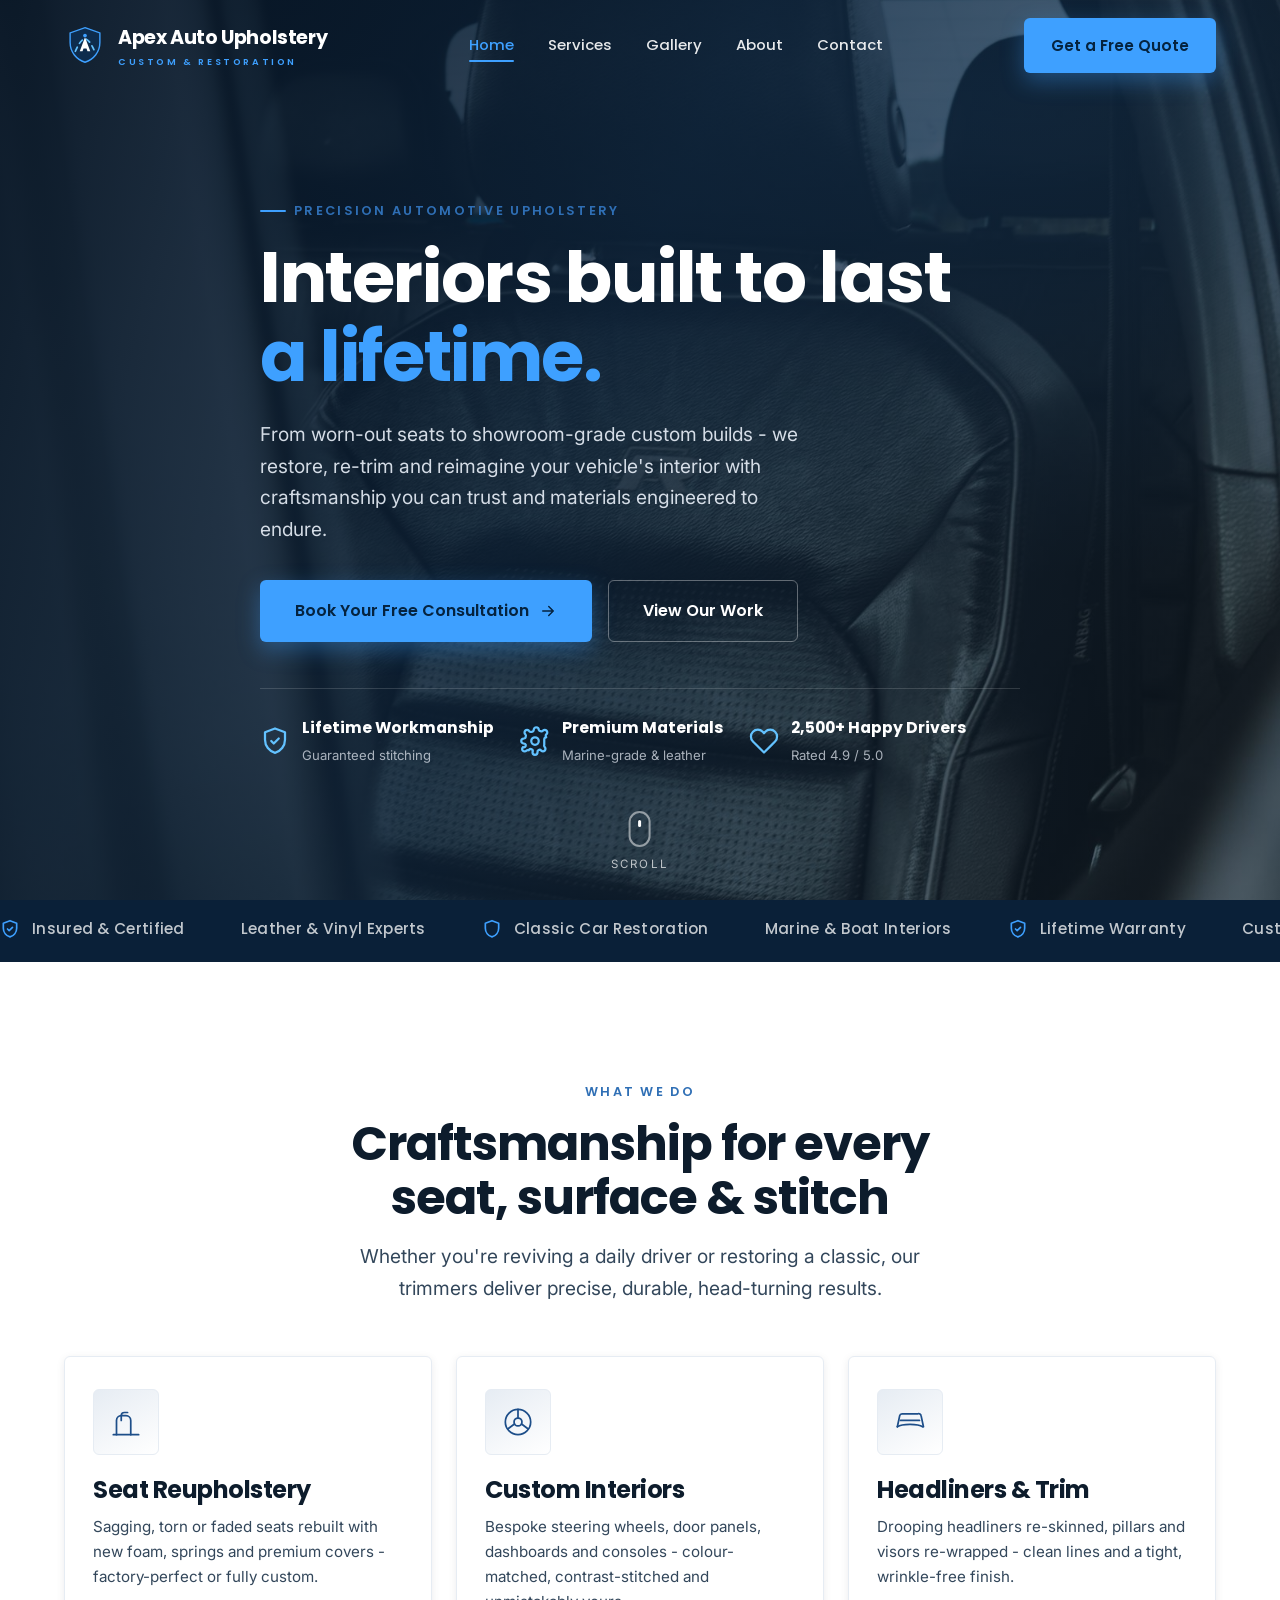
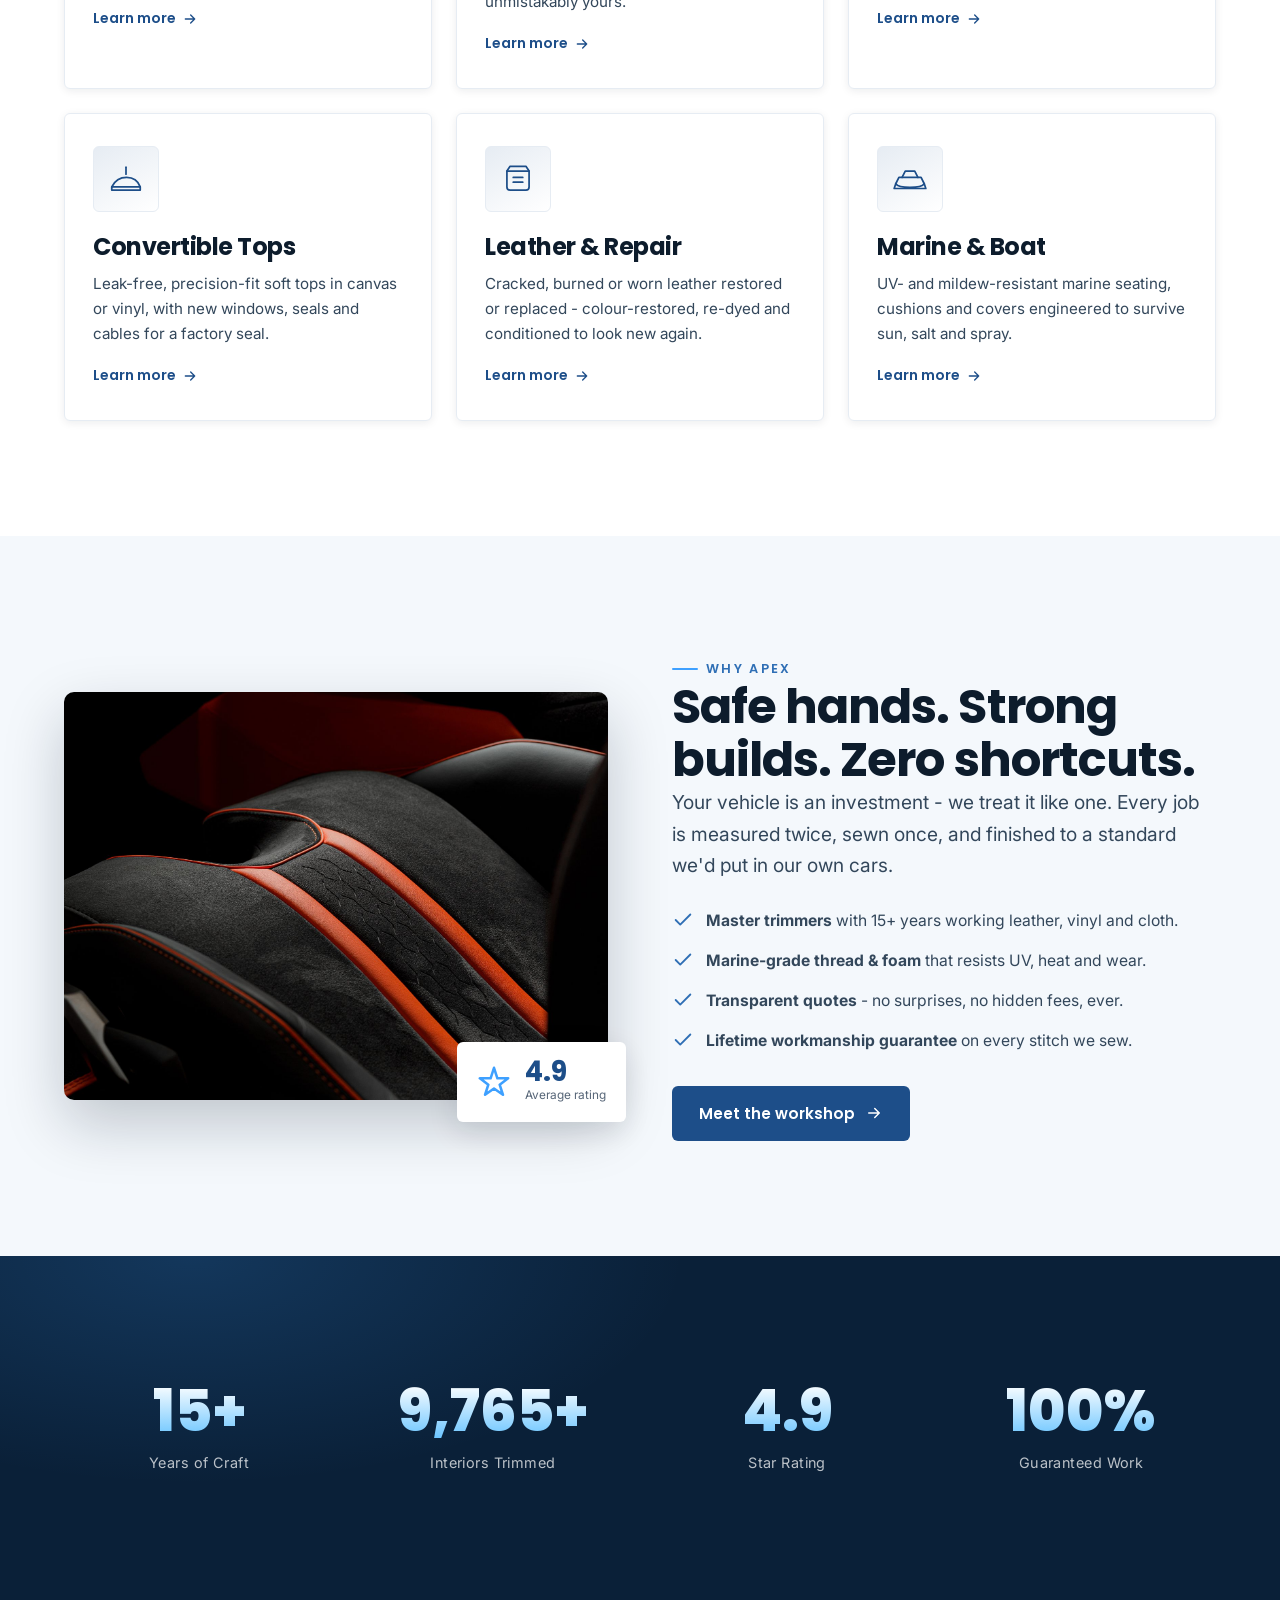
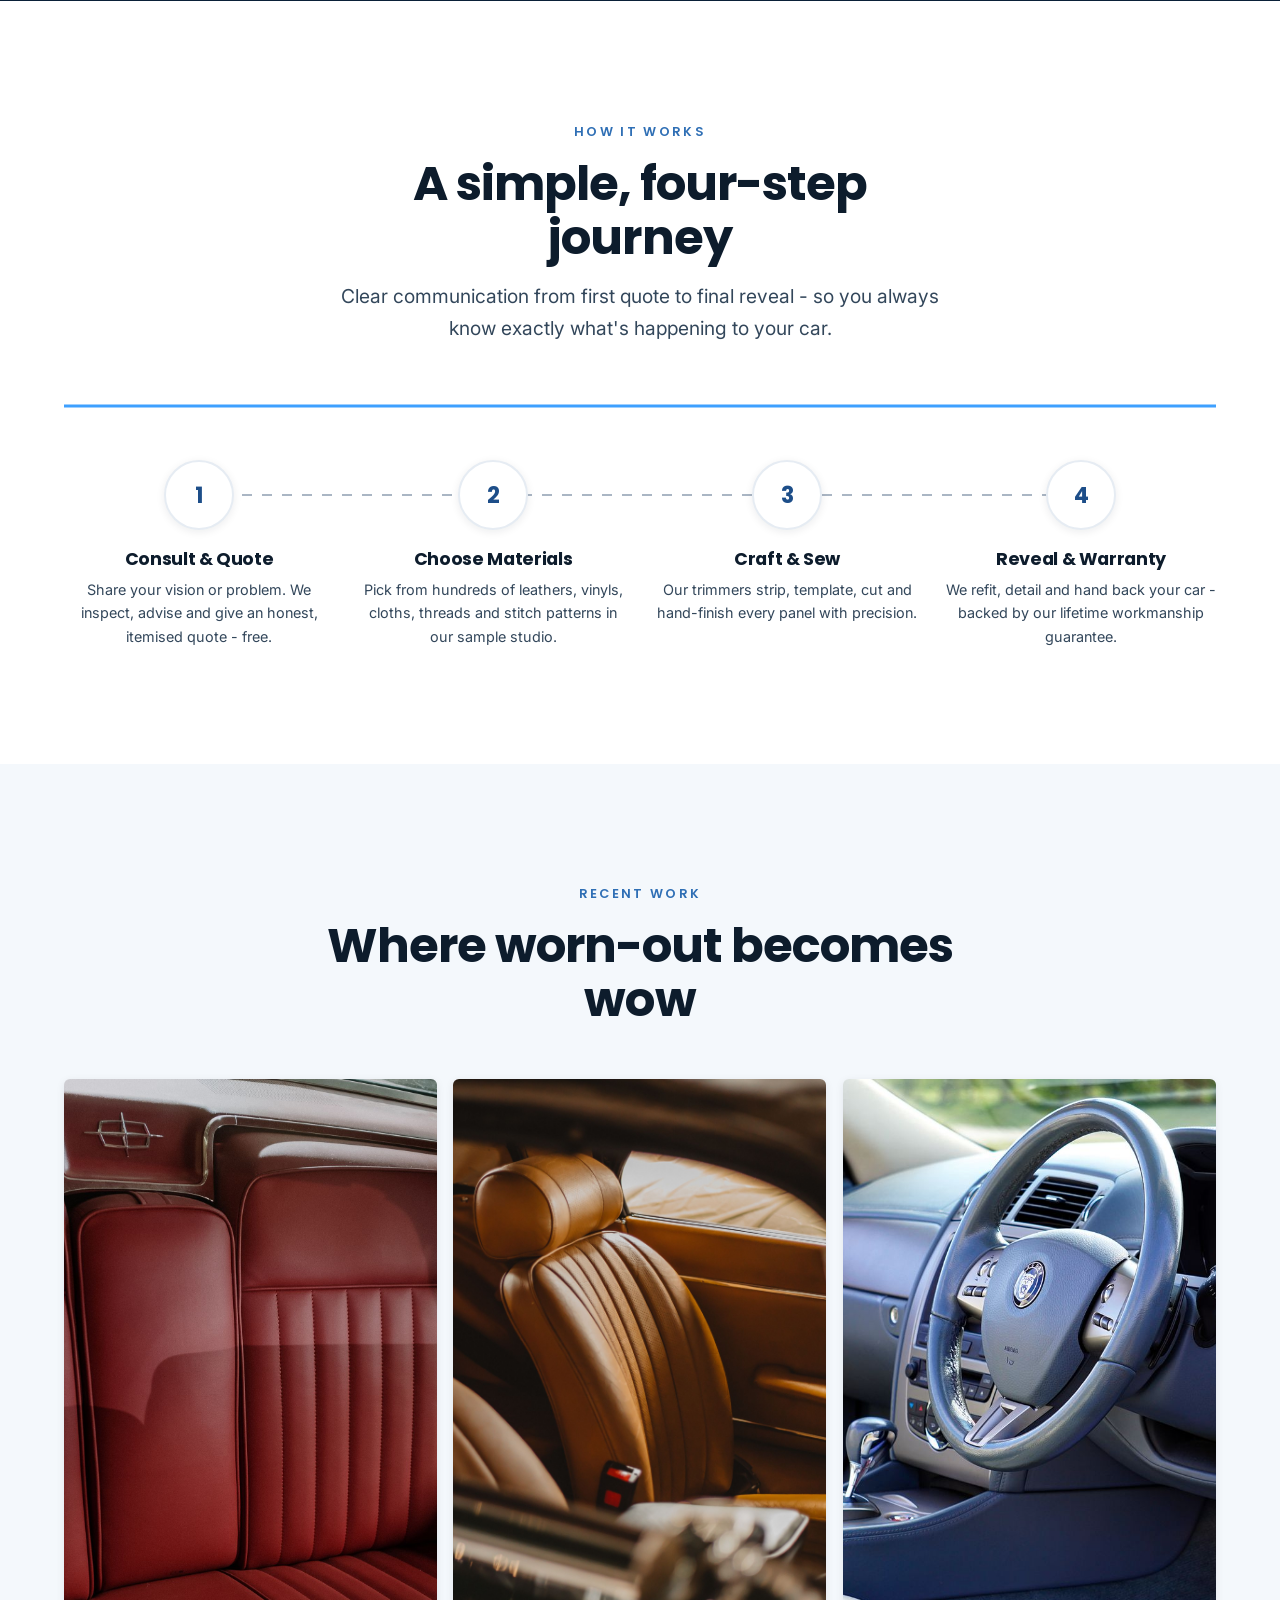
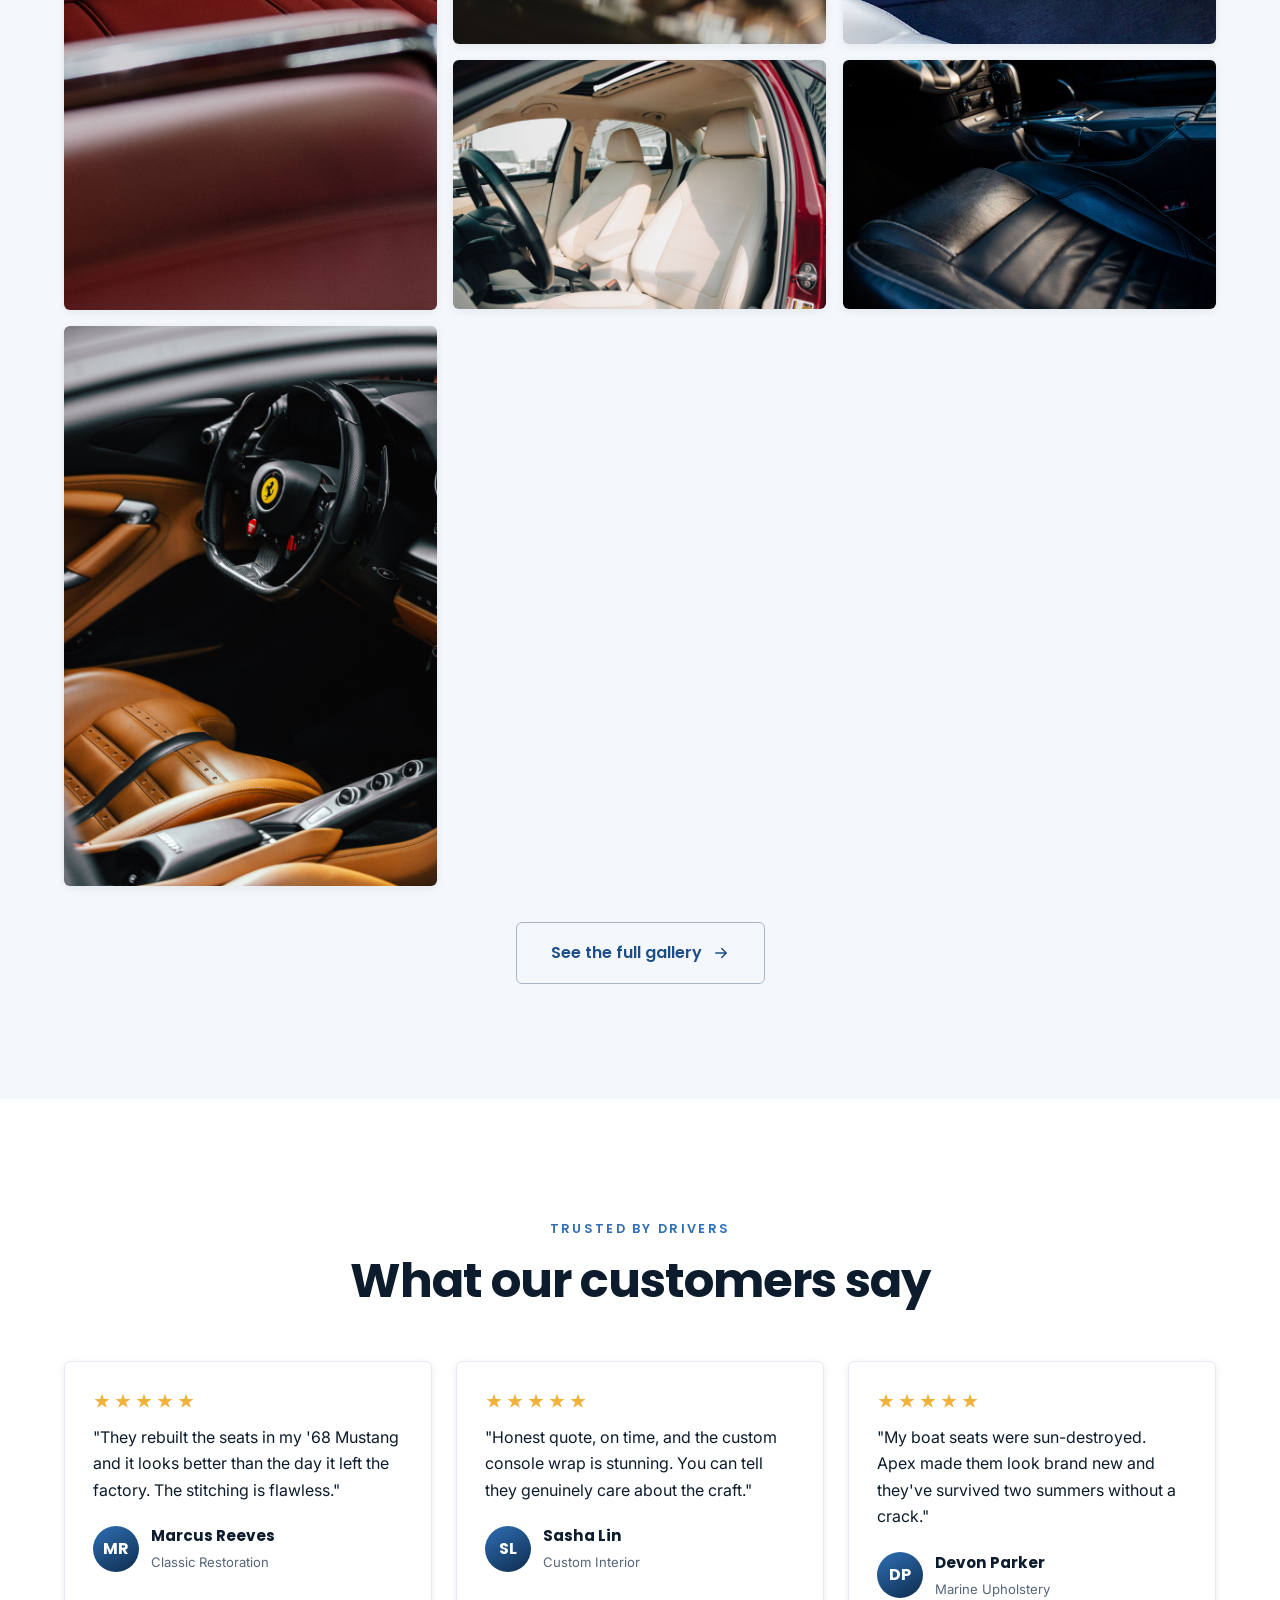
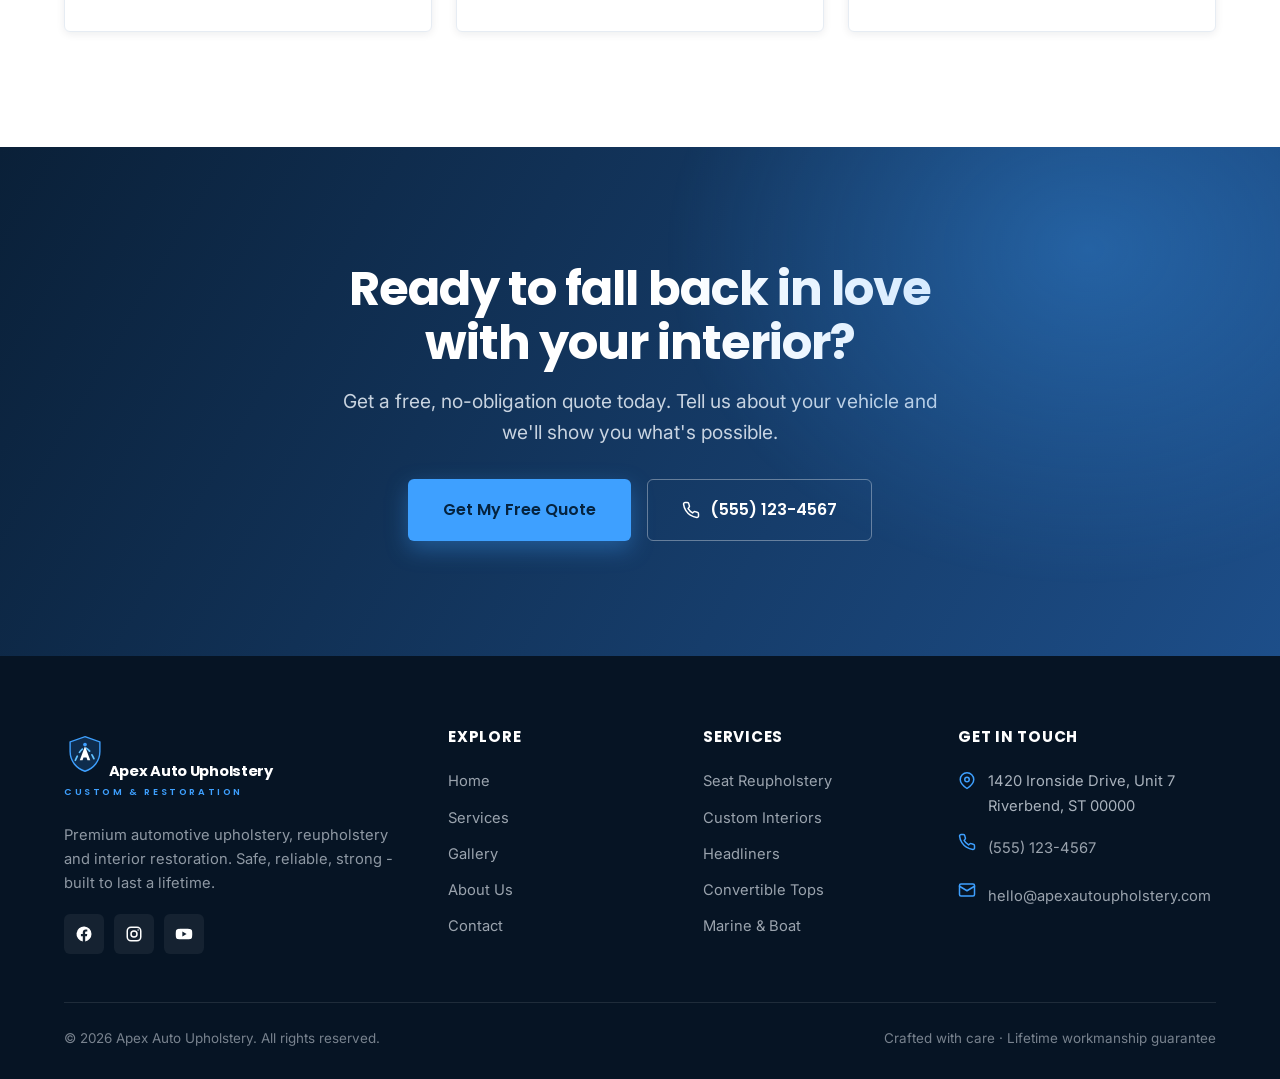
==== index.html @ eabd858f "Initial commit: Apex Auto Upholstery marketing site Multi-page automotive upholstery website (home, " ====
<!DOCTYPE html>
<html lang="en">
<head>
<meta charset="UTF-8" />
<meta name="viewport" content="width=device-width, initial-scale=1.0" />
<title>Apex Auto Upholstery - Custom Interiors, Reupholstery & Restoration</title>
<meta name="description" content="Apex Auto Upholstery crafts premium custom car interiors, seat reupholstery, headliners, convertible tops and full restorations. Trusted, reliable, built to last." />
<link rel="preconnect" href="https://fonts.googleapis.com" />
<link rel="preconnect" href="https://fonts.gstatic.com" crossorigin />
<link href="https://fonts.googleapis.com/css2?family=Poppins:wght@500;600;700;800&family=Inter:wght@400;500;600&display=swap" rel="stylesheet" />
<link rel="stylesheet" href="assets/css/style.css" />
<script>document.documentElement.classList.add('js');</script>
</head>
<body>

<!-- ===================== HEADER ===================== -->
<header class="site-header">
  <div class="container nav">
    <a href="index.html" class="brand" aria-label="Apex Auto Upholstery home">
      <svg class="brand-mark" viewBox="0 0 48 48" fill="none" xmlns="http://www.w3.org/2000/svg" aria-hidden="true">
        <path d="M24 3l17 6v11c0 11-7.3 19.5-17 22.6C14.3 39.5 7 31 7 20V9l17-6z" fill="#0e2c4d" stroke="#3ea0ff" stroke-width="1.6"/>
        <path class="thread" d="M13 30c4-9 7.5-14 11-14s7 5 11 14" stroke="#63c2ff" stroke-width="2" stroke-linecap="round"/>
        <path d="M24 14l6 16h-3.2l-1.1-3.2h-3.4L21.2 30H18l6-16z" fill="#ffffff"/>
        <circle class="needle" cx="24" cy="12" r="2.1" fill="#3ea0ff"/>
      </svg>
      <span>Apex Auto Upholstery<small>Custom &amp; Restoration</small></span>
    </a>
    <nav class="nav-links" aria-label="Primary">
      <a href="index.html" class="active">Home</a>
      <a href="services.html">Services</a>
      <a href="gallery.html">Gallery</a>
      <a href="about.html">About</a>
      <a href="contact.html">Contact</a>
    </nav>
    <div class="nav-cta">
      <a href="contact.html" class="btn btn--accent">Get a Free Quote</a>
      <button class="nav-toggle" aria-label="Toggle menu" aria-expanded="false"><span></span><span></span><span></span></button>
    </div>
  </div>
</header>

<!-- ===================== HERO ===================== -->
<section class="hero">
  <div class="hero-media">
    <video autoplay muted loop playsinline poster="assets/img/hero-leather.jpg">
      <source src="assets/video/hero-interior.mp4" type="video/mp4" />
    </video>
  </div>
  <div class="hero-overlay"></div>
  <div class="container hero-inner">
    <span class="eyebrow fade-up">Precision Automotive Upholstery</span>
    <h1>
      <span class="word">Interiors</span> <span class="word">built</span> <span class="word">to</span> <span class="word">last</span> <span class="word text-accent">a&nbsp;lifetime.</span>
    </h1>
    <p class="lead fade-up">From worn-out seats to showroom-grade custom builds - we restore, re-trim and reimagine your vehicle's interior with craftsmanship you can trust and materials engineered to endure.</p>
    <div class="hero-cta fade-up">
      <a href="contact.html" class="btn btn--accent btn--lg">Book Your Free Consultation
        <svg viewBox="0 0 24 24" fill="none" stroke="currentColor" stroke-width="2" stroke-linecap="round" stroke-linejoin="round"><path d="M5 12h14M13 6l6 6-6 6"/></svg>
      </a>
      <a href="gallery.html" class="btn btn--ghost btn--lg">View Our Work</a>
    </div>
    <div class="hero-badges fade-up">
      <div class="hero-badge">
        <svg viewBox="0 0 24 24" fill="none" stroke="currentColor" stroke-width="1.8" stroke-linecap="round" stroke-linejoin="round"><path d="M12 2l8 3v6c0 5-3.4 9.2-8 10.5C7.4 20.2 4 16 4 11V5l8-3z"/><path d="M9 12l2 2 4-4"/></svg>
        <div><b>Lifetime Workmanship</b><span>Guaranteed stitching</span></div>
      </div>
      <div class="hero-badge">
        <svg viewBox="0 0 24 24" fill="none" stroke="currentColor" stroke-width="1.8" stroke-linecap="round" stroke-linejoin="round"><path d="M12 15a3 3 0 100-6 3 3 0 000 6z"/><path d="M19.4 15a1.65 1.65 0 00.33 1.82l.06.06a2 2 0 11-2.83 2.83l-.06-.06a1.65 1.65 0 00-2.9 1.32V21a2 2 0 11-4 0v-.09A1.65 1.65 0 007 19.4a1.65 1.65 0 00-1.82.33l-.06.06a2 2 0 11-2.83-2.83l.06-.06A1.65 1.65 0 004.6 15a1.65 1.65 0 00-1.51-1H3a2 2 0 110-4h.09A1.65 1.65 0 004.6 8.4a1.65 1.65 0 00-.33-1.82l-.06-.06a2 2 0 112.83-2.83l.06.06A1.65 1.65 0 009 4.6h.09A1.65 1.65 0 0011 3.09V3a2 2 0 114 0v.09a1.65 1.65 0 001.51 1 1.65 1.65 0 001.82-.33l.06-.06a2 2 0 112.83 2.83l-.06.06A1.65 1.65 0 0021 9v.09a1.65 1.65 0 00-1.6 1.51V11z"/></svg>
        <div><b>Premium Materials</b><span>Marine-grade &amp; leather</span></div>
      </div>
      <div class="hero-badge">
        <svg viewBox="0 0 24 24" fill="none" stroke="currentColor" stroke-width="1.8" stroke-linecap="round" stroke-linejoin="round"><path d="M20.84 4.61a5.5 5.5 0 00-7.78 0L12 5.67l-1.06-1.06a5.5 5.5 0 10-7.78 7.78L12 21.23l8.84-8.84a5.5 5.5 0 000-7.78z"/></svg>
        <div><b>2,500+ Happy Drivers</b><span>Rated 4.9 / 5.0</span></div>
      </div>
    </div>
  </div>
  <div class="scroll-hint"><span class="mouse"></span>Scroll</div>
</section>

<!-- ===================== TRUST MARQUEE ===================== -->
<div class="marquee" aria-hidden="true">
  <div class="marquee-track">
    <span class="marquee-item"><svg viewBox="0 0 24 24" fill="none" stroke="currentColor" stroke-width="2" stroke-linecap="round" stroke-linejoin="round"><path d="M12 2l8 3v6c0 5-3.4 9.2-8 10.5C7.4 20.2 4 16 4 11V5l8-3z"/><path d="M9 12l2 2 4-4"/></svg>Insured &amp; Certified</span>
    <span class="marquee-item">Leather &amp; Vinyl Experts</span>
    <span class="marquee-item"><svg viewBox="0 0 24 24" fill="none" stroke="currentColor" stroke-width="2" stroke-linecap="round" stroke-linejoin="round"><path d="M12 2l8 3v6c0 5-3.4 9.2-8 10.5C7.4 20.2 4 16 4 11V5l8-3z"/></svg>Classic Car Restoration</span>
    <span class="marquee-item">Marine &amp; Boat Interiors</span>
    <span class="marquee-item"><svg viewBox="0 0 24 24" fill="none" stroke="currentColor" stroke-width="2" stroke-linecap="round" stroke-linejoin="round"><path d="M12 2l8 3v6c0 5-3.4 9.2-8 10.5C7.4 20.2 4 16 4 11V5l8-3z"/><path d="M9 12l2 2 4-4"/></svg>Lifetime Warranty</span>
    <span class="marquee-item">Custom Embroidery</span>
    <!-- duplicate for seamless loop -->
    <span class="marquee-item"><svg viewBox="0 0 24 24" fill="none" stroke="currentColor" stroke-width="2" stroke-linecap="round" stroke-linejoin="round"><path d="M12 2l8 3v6c0 5-3.4 9.2-8 10.5C7.4 20.2 4 16 4 11V5l8-3z"/><path d="M9 12l2 2 4-4"/></svg>Insured &amp; Certified</span>
    <span class="marquee-item">Leather &amp; Vinyl Experts</span>
    <span class="marquee-item"><svg viewBox="0 0 24 24" fill="none" stroke="currentColor" stroke-width="2" stroke-linecap="round" stroke-linejoin="round"><path d="M12 2l8 3v6c0 5-3.4 9.2-8 10.5C7.4 20.2 4 16 4 11V5l8-3z"/></svg>Classic Car Restoration</span>
    <span class="marquee-item">Marine &amp; Boat Interiors</span>
    <span class="marquee-item"><svg viewBox="0 0 24 24" fill="none" stroke="currentColor" stroke-width="2" stroke-linecap="round" stroke-linejoin="round"><path d="M12 2l8 3v6c0 5-3.4 9.2-8 10.5C7.4 20.2 4 16 4 11V5l8-3z"/><path d="M9 12l2 2 4-4"/></svg>Lifetime Warranty</span>
    <span class="marquee-item">Custom Embroidery</span>
  </div>
</div>

<!-- ===================== SERVICES ===================== -->
<section class="section-pad" id="services">
  <div class="container">
    <div class="sec-head center reveal">
      <span class="eyebrow center">What We Do</span>
      <h2>Craftsmanship for every seat, surface &amp; stitch</h2>
      <p class="lead">Whether you're reviving a daily driver or restoring a classic, our trimmers deliver precise, durable, head-turning results.</p>
    </div>
    <div class="grid grid-3">

      <article class="service-card reveal d1">
        <div class="service-icon">
          <svg class="draw" viewBox="0 0 48 48" fill="none" stroke="currentColor" stroke-width="2.2" stroke-linecap="round" stroke-linejoin="round">
            <path d="M12 40V22a6 6 0 016-6h6a6 6 0 016 6v18"/>
            <path d="M8 40h32"/>
            <path d="M18 22v-6a4 4 0 014-4h4"/>
          </svg>
        </div>
        <h3>Seat Reupholstery</h3>
        <p>Sagging, torn or faded seats rebuilt with new foam, springs and premium covers - factory-perfect or fully custom.</p>
        <a href="services.html" class="more">Learn more <svg viewBox="0 0 24 24" fill="none" stroke="currentColor" stroke-width="2" stroke-linecap="round" stroke-linejoin="round"><path d="M5 12h14M13 6l6 6-6 6"/></svg></a>
      </article>

      <article class="service-card reveal d2">
        <div class="service-icon">
          <svg class="draw" viewBox="0 0 48 48" fill="none" stroke="currentColor" stroke-width="2.2" stroke-linecap="round" stroke-linejoin="round">
            <circle cx="24" cy="24" r="16"/>
            <circle cx="24" cy="24" r="5"/>
            <path d="M24 19V8M28.5 26.5l8 6M19.5 26.5l-8 6"/>
          </svg>
        </div>
        <h3>Custom Interiors</h3>
        <p>Bespoke steering wheels, door panels, dashboards and consoles - colour-matched, contrast-stitched and unmistakably yours.</p>
        <a href="services.html" class="more">Learn more <svg viewBox="0 0 24 24" fill="none" stroke="currentColor" stroke-width="2" stroke-linecap="round" stroke-linejoin="round"><path d="M5 12h14M13 6l6 6-6 6"/></svg></a>
      </article>

      <article class="service-card reveal d3">
        <div class="service-icon">
          <svg class="draw" viewBox="0 0 48 48" fill="none" stroke="currentColor" stroke-width="2.2" stroke-linecap="round" stroke-linejoin="round">
            <path d="M8 30c6-4 26-4 32 0"/>
            <path d="M8 30l3-14a3 3 0 013-2.4h20A3 3 0 0138 16l3 14"/>
            <path d="M12 22h24" stroke-dasharray="3 3"/>
          </svg>
        </div>
        <h3>Headliners &amp; Trim</h3>
        <p>Drooping headliners re-skinned, pillars and visors re-wrapped - clean lines and a tight, wrinkle-free finish.</p>
        <a href="services.html" class="more">Learn more <svg viewBox="0 0 24 24" fill="none" stroke="currentColor" stroke-width="2" stroke-linecap="round" stroke-linejoin="round"><path d="M5 12h14M13 6l6 6-6 6"/></svg></a>
      </article>

      <article class="service-card reveal d1">
        <div class="service-icon">
          <svg class="draw" viewBox="0 0 48 48" fill="none" stroke="currentColor" stroke-width="2.2" stroke-linecap="round" stroke-linejoin="round">
            <path d="M6 34c8-16 30-16 36 0"/>
            <path d="M6 34h36v4H6z"/>
            <path d="M24 18V9"/>
          </svg>
        </div>
        <h3>Convertible Tops</h3>
        <p>Leak-free, precision-fit soft tops in canvas or vinyl, with new windows, seals and cables for a factory seal.</p>
        <a href="services.html" class="more">Learn more <svg viewBox="0 0 24 24" fill="none" stroke="currentColor" stroke-width="2" stroke-linecap="round" stroke-linejoin="round"><path d="M5 12h14M13 6l6 6-6 6"/></svg></a>
      </article>

      <article class="service-card reveal d2">
        <div class="service-icon">
          <svg class="draw" viewBox="0 0 48 48" fill="none" stroke="currentColor" stroke-width="2.2" stroke-linecap="round" stroke-linejoin="round">
            <path d="M10 14h28v20a4 4 0 01-4 4H14a4 4 0 01-4-4V14z"/>
            <path d="M10 14l4-6h20l4 6"/>
            <path d="M18 22h12" stroke-dasharray="3 3"/><path d="M18 28h12" stroke-dasharray="3 3"/>
          </svg>
        </div>
        <h3>Leather &amp; Repair</h3>
        <p>Cracked, burned or worn leather restored or replaced - colour-restored, re-dyed and conditioned to look new again.</p>
        <a href="services.html" class="more">Learn more <svg viewBox="0 0 24 24" fill="none" stroke="currentColor" stroke-width="2" stroke-linecap="round" stroke-linejoin="round"><path d="M5 12h14M13 6l6 6-6 6"/></svg></a>
      </article>

      <article class="service-card reveal d3">
        <div class="service-icon">
          <svg class="draw" viewBox="0 0 48 48" fill="none" stroke="currentColor" stroke-width="2.2" stroke-linecap="round" stroke-linejoin="round">
            <path d="M6 30c4 6 32 6 36 0l-4-8H10l-4 8z"/>
            <path d="M14 22l4-8h12l4 8"/>
            <path d="M6 30l-2 6h40l-2-6"/>
          </svg>
        </div>
        <h3>Marine &amp; Boat</h3>
        <p>UV- and mildew-resistant marine seating, cushions and covers engineered to survive sun, salt and spray.</p>
        <a href="services.html" class="more">Learn more <svg viewBox="0 0 24 24" fill="none" stroke="currentColor" stroke-width="2" stroke-linecap="round" stroke-linejoin="round"><path d="M5 12h14M13 6l6 6-6 6"/></svg></a>
      </article>

    </div>
  </div>
</section>

<!-- ===================== WHY US (split) ===================== -->
<section class="section-pad" style="background:var(--paper)">
  <div class="container">
    <div class="split">
      <div class="split-media reveal">
        <div class="media-frame">
          <video autoplay muted loop playsinline poster="assets/img/stitching.jpg">
            <source src="assets/video/dashboard.mp4" type="video/mp4" />
          </video>
        </div>
        <div class="badge-float br float-y">
          <svg viewBox="0 0 24 24" fill="none" stroke="currentColor" stroke-width="1.8" stroke-linecap="round" stroke-linejoin="round"><path d="M12 2l2.4 7.4H22l-6 4.5 2.3 7.1L12 16.6 5.7 21l2.3-7.1-6-4.5h7.6z"/></svg>
          <div><span class="num">4.9</span><small>Average rating</small></div>
        </div>
      </div>
      <div class="split-body reveal d1">
        <span class="eyebrow">Why Apex</span>
        <h2>Safe hands. Strong builds. Zero shortcuts.</h2>
        <p class="lead">Your vehicle is an investment - we treat it like one. Every job is measured twice, sewn once, and finished to a standard we'd put in our own cars.</p>
        <ul class="check-list">
          <li><svg viewBox="0 0 24 24" fill="none" stroke="currentColor" stroke-width="2" stroke-linecap="round" stroke-linejoin="round"><path d="M20 6L9 17l-5-5"/></svg><span><b>Master trimmers</b> with 15+ years working leather, vinyl and cloth.</span></li>
          <li><svg viewBox="0 0 24 24" fill="none" stroke="currentColor" stroke-width="2" stroke-linecap="round" stroke-linejoin="round"><path d="M20 6L9 17l-5-5"/></svg><span><b>Marine-grade thread &amp; foam</b> that resists UV, heat and wear.</span></li>
          <li><svg viewBox="0 0 24 24" fill="none" stroke="currentColor" stroke-width="2" stroke-linecap="round" stroke-linejoin="round"><path d="M20 6L9 17l-5-5"/></svg><span><b>Transparent quotes</b> - no surprises, no hidden fees, ever.</span></li>
          <li><svg viewBox="0 0 24 24" fill="none" stroke="currentColor" stroke-width="2" stroke-linecap="round" stroke-linejoin="round"><path d="M20 6L9 17l-5-5"/></svg><span><b>Lifetime workmanship guarantee</b> on every stitch we sew.</span></li>
        </ul>
        <a href="about.html" class="btn">Meet the workshop
          <svg viewBox="0 0 24 24" fill="none" stroke="currentColor" stroke-width="2" stroke-linecap="round" stroke-linejoin="round"><path d="M5 12h14M13 6l6 6-6 6"/></svg>
        </a>
      </div>
    </div>
  </div>
</section>

<!-- ===================== STATS BAND ===================== -->
<section class="stats-band section-pad">
  <div class="container">
    <div class="stats-grid">
      <div class="stat reveal"><div class="num" data-count="15" data-suffix="+">0</div><div class="label">Years of Craft</div></div>
      <div class="stat reveal d1"><div class="num" data-count="9800" data-suffix="+">0</div><div class="label">Interiors Trimmed</div></div>
      <div class="stat reveal d2"><div class="num" data-count="4.9" data-prefix="">0</div><div class="label">Star Rating</div></div>
      <div class="stat reveal d3"><div class="num" data-count="100" data-suffix="%">0</div><div class="label">Guaranteed Work</div></div>
    </div>
  </div>
</section>

<!-- ===================== PROCESS ===================== -->
<section class="section-pad">
  <div class="container">
    <div class="sec-head center reveal">
      <span class="eyebrow center">How It Works</span>
      <h2>A simple, four-step journey</h2>
      <p class="lead">Clear communication from first quote to final reveal - so you always know exactly what's happening to your car.</p>
    </div>
    <svg class="stitch-divider draw reveal" viewBox="0 0 1200 20" preserveAspectRatio="none" style="margin-bottom:44px"><line x1="0" y1="10" x2="1200" y2="10"/></svg>
    <div class="process">
      <div class="step reveal"><div class="step-num">1</div><h3>Consult &amp; Quote</h3><p>Share your vision or problem. We inspect, advise and give an honest, itemised quote - free.</p></div>
      <div class="step reveal d1"><div class="step-num">2</div><h3>Choose Materials</h3><p>Pick from hundreds of leathers, vinyls, cloths, threads and stitch patterns in our sample studio.</p></div>
      <div class="step reveal d2"><div class="step-num">3</div><h3>Craft &amp; Sew</h3><p>Our trimmers strip, template, cut and hand-finish every panel with precision.</p></div>
      <div class="step reveal d3"><div class="step-num">4</div><h3>Reveal &amp; Warranty</h3><p>We refit, detail and hand back your car - backed by our lifetime workmanship guarantee.</p></div>
    </div>
  </div>
</section>

<!-- ===================== GALLERY PREVIEW ===================== -->
<section class="section-pad" style="background:var(--paper)">
  <div class="container">
    <div class="sec-head center reveal">
      <span class="eyebrow center">Recent Work</span>
      <h2>Where worn-out becomes wow</h2>
    </div>
    <div class="gallery-grid masonry">
      <div class="g-item reveal"><img src="assets/img/gallery-2.jpg" alt="Classic car red leather seating restoration" loading="lazy"><div class="g-overlay"><span class="g-tag">Restoration</span><h4>Classic Red Leather Revival</h4></div></div>
      <div class="g-item reveal d1"><img src="assets/img/seats.jpg" alt="Tan leather custom seat build" loading="lazy"><div class="g-overlay"><span class="g-tag">Custom</span><h4>Tan Diamond-Stitch Seats</h4></div></div>
      <div class="g-item reveal d2"><img src="assets/img/dashboard.jpg" alt="Steering wheel and dashboard re-trim" loading="lazy"><div class="g-overlay"><span class="g-tag">Interior</span><h4>Wheel &amp; Dash Re-Trim</h4></div></div>
      <div class="g-item reveal d1"><img src="assets/img/cream-interior.jpg" alt="Cream leather interior" loading="lazy"><div class="g-overlay"><span class="g-tag">Luxury</span><h4>Cream Full Interior</h4></div></div>
      <div class="g-item reveal d2"><img src="assets/img/gallery-1.jpg" alt="Close up luxury leather seating" loading="lazy"><div class="g-overlay"><span class="g-tag">Detail</span><h4>Precision Leather Work</h4></div></div>
      <div class="g-item reveal d3"><img src="assets/img/luxury-interior.jpg" alt="Full luxury interior with leather seats" loading="lazy"><div class="g-overlay"><span class="g-tag">Full Build</span><h4>Executive Interior</h4></div></div>
    </div>
    <div class="text-center" style="margin-top:36px">
      <a href="gallery.html" class="btn btn--outline btn--lg">See the full gallery
        <svg viewBox="0 0 24 24" fill="none" stroke="currentColor" stroke-width="2" stroke-linecap="round" stroke-linejoin="round"><path d="M5 12h14M13 6l6 6-6 6"/></svg>
      </a>
    </div>
  </div>
</section>

<!-- ===================== TESTIMONIALS ===================== -->
<section class="section-pad">
  <div class="container">
    <div class="sec-head center reveal">
      <span class="eyebrow center">Trusted by Drivers</span>
      <h2>What our customers say</h2>
    </div>
    <div class="testi-grid">
      <div class="testi reveal">
        <div class="stars">
          <svg viewBox="0 0 24 24" fill="currentColor"><path d="M12 2l2.4 7.4H22l-6 4.5 2.3 7.1L12 16.6 5.7 21l2.3-7.1-6-4.5h7.6z"/></svg>
          <svg viewBox="0 0 24 24" fill="currentColor"><path d="M12 2l2.4 7.4H22l-6 4.5 2.3 7.1L12 16.6 5.7 21l2.3-7.1-6-4.5h7.6z"/></svg>
          <svg viewBox="0 0 24 24" fill="currentColor"><path d="M12 2l2.4 7.4H22l-6 4.5 2.3 7.1L12 16.6 5.7 21l2.3-7.1-6-4.5h7.6z"/></svg>
          <svg viewBox="0 0 24 24" fill="currentColor"><path d="M12 2l2.4 7.4H22l-6 4.5 2.3 7.1L12 16.6 5.7 21l2.3-7.1-6-4.5h7.6z"/></svg>
          <svg viewBox="0 0 24 24" fill="currentColor"><path d="M12 2l2.4 7.4H22l-6 4.5 2.3 7.1L12 16.6 5.7 21l2.3-7.1-6-4.5h7.6z"/></svg>
        </div>
        <p>"They rebuilt the seats in my '68 Mustang and it looks better than the day it left the factory. The stitching is flawless."</p>
        <div class="who"><div class="avatar">MR</div><div><b>Marcus Reeves</b><span>Classic Restoration</span></div></div>
      </div>
      <div class="testi reveal d1">
        <div class="stars">
          <svg viewBox="0 0 24 24" fill="currentColor"><path d="M12 2l2.4 7.4H22l-6 4.5 2.3 7.1L12 16.6 5.7 21l2.3-7.1-6-4.5h7.6z"/></svg>
          <svg viewBox="0 0 24 24" fill="currentColor"><path d="M12 2l2.4 7.4H22l-6 4.5 2.3 7.1L12 16.6 5.7 21l2.3-7.1-6-4.5h7.6z"/></svg>
          <svg viewBox="0 0 24 24" fill="currentColor"><path d="M12 2l2.4 7.4H22l-6 4.5 2.3 7.1L12 16.6 5.7 21l2.3-7.1-6-4.5h7.6z"/></svg>
          <svg viewBox="0 0 24 24" fill="currentColor"><path d="M12 2l2.4 7.4H22l-6 4.5 2.3 7.1L12 16.6 5.7 21l2.3-7.1-6-4.5h7.6z"/></svg>
          <svg viewBox="0 0 24 24" fill="currentColor"><path d="M12 2l2.4 7.4H22l-6 4.5 2.3 7.1L12 16.6 5.7 21l2.3-7.1-6-4.5h7.6z"/></svg>
        </div>
        <p>"Honest quote, on time, and the custom console wrap is stunning. You can tell they genuinely care about the craft."</p>
        <div class="who"><div class="avatar">SL</div><div><b>Sasha Lin</b><span>Custom Interior</span></div></div>
      </div>
      <div class="testi reveal d2">
        <div class="stars">
          <svg viewBox="0 0 24 24" fill="currentColor"><path d="M12 2l2.4 7.4H22l-6 4.5 2.3 7.1L12 16.6 5.7 21l2.3-7.1-6-4.5h7.6z"/></svg>
          <svg viewBox="0 0 24 24" fill="currentColor"><path d="M12 2l2.4 7.4H22l-6 4.5 2.3 7.1L12 16.6 5.7 21l2.3-7.1-6-4.5h7.6z"/></svg>
          <svg viewBox="0 0 24 24" fill="currentColor"><path d="M12 2l2.4 7.4H22l-6 4.5 2.3 7.1L12 16.6 5.7 21l2.3-7.1-6-4.5h7.6z"/></svg>
          <svg viewBox="0 0 24 24" fill="currentColor"><path d="M12 2l2.4 7.4H22l-6 4.5 2.3 7.1L12 16.6 5.7 21l2.3-7.1-6-4.5h7.6z"/></svg>
          <svg viewBox="0 0 24 24" fill="currentColor"><path d="M12 2l2.4 7.4H22l-6 4.5 2.3 7.1L12 16.6 5.7 21l2.3-7.1-6-4.5h7.6z"/></svg>
        </div>
        <p>"My boat seats were sun-destroyed. Apex made them look brand new and they've survived two summers without a crack."</p>
        <div class="who"><div class="avatar">DP</div><div><b>Devon Parker</b><span>Marine Upholstery</span></div></div>
      </div>
    </div>
  </div>
</section>

<!-- ===================== CTA ===================== -->
<section class="cta-band section-pad">
  <div class="container cta-inner reveal">
    <h2>Ready to fall back in love with your interior?</h2>
    <p class="lead">Get a free, no-obligation quote today. Tell us about your vehicle and we'll show you what's possible.</p>
    <div class="cta-actions">
      <a href="contact.html" class="btn btn--accent btn--lg">Get My Free Quote</a>
      <a href="tel:+15551234567" class="btn btn--ghost btn--lg">
        <svg viewBox="0 0 24 24" fill="none" stroke="currentColor" stroke-width="2" stroke-linecap="round" stroke-linejoin="round"><path d="M22 16.9v3a2 2 0 01-2.2 2 19.8 19.8 0 01-8.6-3.1 19.5 19.5 0 01-6-6 19.8 19.8 0 01-3.1-8.7A2 2 0 014.1 2h3a2 2 0 012 1.7c.1.9.4 1.8.7 2.7a2 2 0 01-.5 2.1L8.1 9.9a16 16 0 006 6l1.4-1.2a2 2 0 012.1-.5c.9.3 1.8.6 2.7.7a2 2 0 011.7 2z"/></svg>
        (555) 123-4567
      </a>
    </div>
  </div>
</section>

<!-- ===================== FOOTER ===================== -->
<footer class="site-footer">
  <div class="container">
    <div class="footer-grid">
      <div class="footer-col">
        <a href="index.html" class="brand">
          <svg class="brand-mark" viewBox="0 0 48 48" fill="none" xmlns="http://www.w3.org/2000/svg" aria-hidden="true">
            <path d="M24 3l17 6v11c0 11-7.3 19.5-17 22.6C14.3 39.5 7 31 7 20V9l17-6z" fill="#0e2c4d" stroke="#3ea0ff" stroke-width="1.6"/>
            <path class="thread" d="M13 30c4-9 7.5-14 11-14s7 5 11 14" stroke="#63c2ff" stroke-width="2" stroke-linecap="round"/>
            <path d="M24 14l6 16h-3.2l-1.1-3.2h-3.4L21.2 30H18l6-16z" fill="#ffffff"/>
            <circle class="needle" cx="24" cy="12" r="2.1" fill="#3ea0ff"/>
          </svg>
          <span>Apex Auto Upholstery<small>Custom &amp; Restoration</small></span>
        </a>
        <p>Premium automotive upholstery, reupholstery and interior restoration. Safe, reliable, strong - built to last a lifetime.</p>
        <div class="socials">
          <a href="#" aria-label="Facebook"><svg viewBox="0 0 24 24" fill="currentColor"><path d="M22 12a10 10 0 10-11.6 9.9v-7H7.9V12h2.5V9.8c0-2.5 1.5-3.9 3.8-3.9 1.1 0 2.2.2 2.2.2v2.5h-1.3c-1.2 0-1.6.8-1.6 1.6V12h2.8l-.4 2.9h-2.3v7A10 10 0 0022 12z"/></svg></a>
          <a href="#" aria-label="Instagram"><svg viewBox="0 0 24 24" fill="none" stroke="currentColor" stroke-width="2"><rect x="3" y="3" width="18" height="18" rx="5"/><circle cx="12" cy="12" r="4"/><circle cx="17.5" cy="6.5" r="1" fill="currentColor" stroke="none"/></svg></a>
          <a href="#" aria-label="YouTube"><svg viewBox="0 0 24 24" fill="currentColor"><path d="M23 12s0-3.2-.4-4.7a2.5 2.5 0 00-1.8-1.8C19.3 5 12 5 12 5s-7.3 0-8.8.5A2.5 2.5 0 001.4 7.3C1 8.8 1 12 1 12s0 3.2.4 4.7a2.5 2.5 0 001.8 1.8C4.7 19 12 19 12 19s7.3 0 8.8-.5a2.5 2.5 0 001.8-1.8C23 15.2 23 12 23 12zM9.8 15.3V8.7l5.7 3.3-5.7 3.3z"/></svg></a>
        </div>
      </div>
      <div class="footer-col">
        <h4>Explore</h4>
        <a href="index.html">Home</a>
        <a href="services.html">Services</a>
        <a href="gallery.html">Gallery</a>
        <a href="about.html">About Us</a>
        <a href="contact.html">Contact</a>
      </div>
      <div class="footer-col">
        <h4>Services</h4>
        <a href="services.html">Seat Reupholstery</a>
        <a href="services.html">Custom Interiors</a>
        <a href="services.html">Headliners</a>
        <a href="services.html">Convertible Tops</a>
        <a href="services.html">Marine &amp; Boat</a>
      </div>
      <div class="footer-col">
        <h4>Get in Touch</h4>
        <ul class="footer-contact">
          <li><svg viewBox="0 0 24 24" fill="none" stroke="currentColor" stroke-width="2" stroke-linecap="round" stroke-linejoin="round"><path d="M21 10c0 6-9 12-9 12s-9-6-9-12a9 9 0 0118 0z"/><circle cx="12" cy="10" r="3"/></svg><span>1420 Ironside Drive, Unit 7<br>Riverbend, ST 00000</span></li>
          <li><svg viewBox="0 0 24 24" fill="none" stroke="currentColor" stroke-width="2" stroke-linecap="round" stroke-linejoin="round"><path d="M22 16.9v3a2 2 0 01-2.2 2 19.8 19.8 0 01-8.6-3.1 19.5 19.5 0 01-6-6 19.8 19.8 0 01-3.1-8.7A2 2 0 014.1 2h3a2 2 0 012 1.7c.1.9.4 1.8.7 2.7a2 2 0 01-.5 2.1L8.1 9.9a16 16 0 006 6l1.4-1.2a2 2 0 012.1-.5c.9.3 1.8.6 2.7.7a2 2 0 011.7 2z"/></svg><a href="tel:+15551234567">(555) 123-4567</a></li>
          <li><svg viewBox="0 0 24 24" fill="none" stroke="currentColor" stroke-width="2" stroke-linecap="round" stroke-linejoin="round"><path d="M4 4h16a2 2 0 012 2v12a2 2 0 01-2 2H4a2 2 0 01-2-2V6a2 2 0 012-2z"/><path d="M22 7l-10 6L2 7"/></svg><a href="mailto:hello@apexautoupholstery.com">hello@apexautoupholstery.com</a></li>
        </ul>
      </div>
    </div>
    <div class="footer-bottom">
      <span>&copy; <span data-year>2026</span> Apex Auto Upholstery. All rights reserved.</span>
      <span>Crafted with care &middot; Lifetime workmanship guarantee</span>
    </div>
  </div>
</footer>

<script src="assets/js/main.js"></script>
</body>
</html>
---- assets/css/style.css ----
/* ==========================================================================
   Apex Auto Upholstery - global stylesheet
   Palette: deep navy + steel blue. Radius: sm (6px).
   ========================================================================== */

:root {
  /* Brand palette - safe, reliable, strong */
  --navy-950: #061424;
  --navy-900: #0a2038;
  --navy-800: #0e2c4d;
  --navy-700: #143a63;
  --blue-600: #1d4e89;
  --blue-500: #2f6fb5;
  --accent:   #3ea0ff;   /* electric steel-blue - energy / highlights */
  --accent-2: #63c2ff;

  --steel-500: #566577;
  --steel-400: #7a8a9c;
  --steel-300: #aab6c4;
  --steel-100: #e6ecf3;
  --paper:     #f4f8fc;
  --white:     #ffffff;

  --ink:       #0d1c2c;
  --ink-soft:  #33475b;
  --gold:      #f0b23d;

  /* Radius - client asked for small (sm) rounded edges */
  --r: 6px;
  --r-lg: 10px;
  --r-pill: 999px;

  --shadow-sm: 0 2px 8px rgba(8, 24, 42, .08);
  --shadow-md: 0 10px 30px rgba(8, 24, 42, .12);
  --shadow-lg: 0 24px 60px rgba(8, 24, 42, .22);
  --shadow-accent: 0 10px 30px rgba(29, 78, 137, .35);

  --maxw: 1200px;
  --ease: cubic-bezier(.22, 1, .36, 1);

  --font-head: 'Poppins', system-ui, -apple-system, 'Segoe UI', sans-serif;
  --font-body: 'Inter', system-ui, -apple-system, 'Segoe UI', sans-serif;
}

/* ---------- base ---------- */
* { box-sizing: border-box; margin: 0; padding: 0; }
html { scroll-behavior: smooth; -webkit-text-size-adjust: 100%; }
body {
  font-family: var(--font-body);
  color: var(--ink);
  background: var(--white);
  line-height: 1.65;
  overflow-x: hidden;
  -webkit-font-smoothing: antialiased;
}
img, video { max-width: 100%; display: block; }
a { color: inherit; text-decoration: none; }
ul { list-style: none; }

h1, h2, h3, h4 { font-family: var(--font-head); font-weight: 700; line-height: 1.12; color: var(--ink); letter-spacing: -.02em; }
h1 { font-size: clamp(2.4rem, 6vw, 4.4rem); }
h2 { font-size: clamp(1.9rem, 4vw, 3rem); }
h3 { font-size: clamp(1.2rem, 2vw, 1.5rem); }
p  { color: var(--ink-soft); }

.container { width: 100%; max-width: var(--maxw); margin-inline: auto; padding-inline: 24px; }
section { position: relative; }

/* ---------- utility ---------- */
.eyebrow {
  display: inline-flex; align-items: center; gap: 8px;
  font-family: var(--font-head); font-weight: 600; font-size: .8rem;
  letter-spacing: .18em; text-transform: uppercase; color: var(--blue-500);
}
.eyebrow::before { content: ""; width: 26px; height: 2px; background: var(--accent); display: inline-block; border-radius: 2px; }
.eyebrow.center::before { display: none; }

.text-accent { color: var(--accent); }
.lead { font-size: clamp(1.05rem, 1.6vw, 1.2rem); color: var(--ink-soft); }
.section-pad { padding: clamp(64px, 9vw, 120px) 0; }
.text-center { text-align: center; }
.mx-auto { margin-inline: auto; }
.maxw-680 { max-width: 680px; }

/* ---------- buttons ---------- */
.btn {
  --btn-bg: var(--blue-600);
  --btn-fg: #fff;
  display: inline-flex; align-items: center; justify-content: center; gap: 10px;
  font-family: var(--font-head); font-weight: 600; font-size: .95rem;
  padding: 14px 26px; border-radius: var(--r); border: 1.5px solid transparent;
  background: var(--btn-bg); color: var(--btn-fg); cursor: pointer;
  transition: transform .25s var(--ease), box-shadow .25s var(--ease), background .25s var(--ease);
  position: relative; overflow: hidden; white-space: nowrap;
}
.btn:hover { transform: translateY(-3px); box-shadow: var(--shadow-accent); }
.btn:active { transform: translateY(-1px); }
.btn svg { width: 18px; height: 18px; }
.btn--accent { --btn-bg: var(--accent); box-shadow: 0 8px 22px rgba(62,160,255,.35); color: #05233f; }
.btn--ghost { --btn-bg: transparent; --btn-fg: #fff; border-color: rgba(255,255,255,.35); }
.btn--ghost:hover { background: rgba(255,255,255,.1); box-shadow: none; }
.btn--dark { --btn-bg: var(--navy-800); }
.btn--outline { --btn-bg: transparent; --btn-fg: var(--blue-600); border-color: var(--steel-300); }
.btn--outline:hover { border-color: var(--blue-600); box-shadow: var(--shadow-sm); }
.btn--lg { padding: 17px 34px; font-size: 1rem; }

/* shine sweep on hover */
.btn::after {
  content: ""; position: absolute; top: 0; left: -120%; width: 60%; height: 100%;
  background: linear-gradient(120deg, transparent, rgba(255,255,255,.35), transparent);
  transform: skewX(-20deg); transition: left .6s var(--ease);
}
.btn:hover::after { left: 140%; }

/* ---------- header / nav ---------- */
.site-header {
  position: fixed; top: 0; left: 0; right: 0; z-index: 100;
  transition: background .35s var(--ease), box-shadow .35s var(--ease), padding .35s var(--ease);
  padding: 18px 0;
}
.site-header.scrolled {
  background: rgba(255,255,255,.92);
  backdrop-filter: saturate(160%) blur(12px);
  box-shadow: var(--shadow-sm); padding: 10px 0;
}
.nav { display: flex; align-items: center; justify-content: space-between; gap: 24px; }
.brand { display: flex; align-items: center; gap: 12px; font-family: var(--font-head); font-weight: 700; font-size: 1.2rem; color: #fff; letter-spacing: -.02em; }
.site-header.scrolled .brand { color: var(--ink); }
.brand .brand-mark { width: 42px; height: 42px; flex: none; }
.brand small { display: block; font-size: .58rem; font-weight: 600; letter-spacing: .28em; text-transform: uppercase; color: var(--accent); }

.nav-links { display: flex; align-items: center; gap: 6px; }
.nav-links a {
  font-family: var(--font-head); font-weight: 500; font-size: .93rem; color: rgba(255,255,255,.9);
  padding: 8px 14px; border-radius: var(--r); position: relative; transition: color .25s;
}
.site-header.scrolled .nav-links a { color: var(--ink-soft); }
.nav-links a::after {
  content: ""; position: absolute; left: 14px; right: 14px; bottom: 4px; height: 2px;
  background: var(--accent); transform: scaleX(0); transform-origin: left; transition: transform .3s var(--ease); border-radius: 2px;
}
.nav-links a:hover::after, .nav-links a.active::after { transform: scaleX(1); }
.nav-links a.active { color: var(--accent); }
.site-header.scrolled .nav-links a.active { color: var(--blue-600); }
.nav-cta { display: flex; align-items: center; gap: 12px; }

.nav-toggle { display: none; background: none; border: 0; cursor: pointer; width: 44px; height: 44px; position: relative; }
.nav-toggle span { position: absolute; left: 10px; right: 10px; height: 2px; background: #fff; border-radius: 2px; transition: .3s var(--ease); }
.site-header.scrolled .nav-toggle span { background: var(--ink); }
.nav-toggle span:nth-child(1) { top: 15px; }
.nav-toggle span:nth-child(2) { top: 21px; }
.nav-toggle span:nth-child(3) { top: 27px; }
body.nav-open .nav-toggle span:nth-child(1) { top: 21px; transform: rotate(45deg); }
body.nav-open .nav-toggle span:nth-child(2) { opacity: 0; }
body.nav-open .nav-toggle span:nth-child(3) { top: 21px; transform: rotate(-45deg); }

/* ---------- hero ---------- */
.hero { position: relative; min-height: 100svh; display: flex; align-items: center; color: #fff; overflow: hidden; }
.hero-media { position: absolute; inset: 0; z-index: -2; }
.hero-media video, .hero-media img { width: 100%; height: 100%; object-fit: cover; }
.hero-overlay {
  position: absolute; inset: 0; z-index: -1;
  background:
    linear-gradient(115deg, rgba(6,20,36,.94) 0%, rgba(10,32,56,.78) 45%, rgba(6,20,36,.45) 100%),
    radial-gradient(120% 90% at 80% 10%, rgba(62,160,255,.22), transparent 60%);
}
.hero-inner { padding: 140px 0 80px; max-width: 760px; }
.hero h1 { color: #fff; margin: 18px 0 22px; }
.hero h1 .word { display: inline-block; }
.hero p.lead { color: rgba(233,240,248,.9); max-width: 560px; }
.hero-cta { display: flex; flex-wrap: wrap; gap: 16px; margin-top: 34px; }
.hero-badges { display: flex; flex-wrap: wrap; gap: 26px; margin-top: 46px; padding-top: 26px; border-top: 1px solid rgba(255,255,255,.15); }
.hero-badge { display: flex; align-items: center; gap: 12px; }
.hero-badge svg { width: 30px; height: 30px; color: var(--accent-2); flex: none; }
.hero-badge b { font-family: var(--font-head); display: block; font-size: .98rem; }
.hero-badge span { font-size: .82rem; color: rgba(233,240,248,.7); }

.scroll-hint { position: absolute; bottom: 26px; left: 50%; transform: translateX(-50%); z-index: 2; display: flex; flex-direction: column; align-items: center; gap: 8px; color: rgba(255,255,255,.7); font-size: .72rem; letter-spacing: .2em; text-transform: uppercase; }
.scroll-hint .mouse { width: 22px; height: 36px; border: 2px solid rgba(255,255,255,.5); border-radius: var(--r-pill); position: relative; }
.scroll-hint .mouse::after { content: ""; position: absolute; top: 7px; left: 50%; transform: translateX(-50%); width: 3px; height: 7px; border-radius: 3px; background: #fff; animation: scrollDot 1.6s var(--ease) infinite; }
@keyframes scrollDot { 0% { opacity: 0; transform: translate(-50%, 0); } 40% { opacity: 1; } 80% { opacity: 0; transform: translate(-50%, 12px); } 100% { opacity: 0; } }

/* ---------- trust marquee ---------- */
.marquee { background: var(--navy-900); color: rgba(255,255,255,.75); padding: 16px 0; overflow: hidden; white-space: nowrap; }
.marquee-track { display: inline-flex; gap: 56px; align-items: center; animation: marquee 26s linear infinite; }
.marquee:hover .marquee-track { animation-play-state: paused; }
.marquee-item { display: inline-flex; align-items: center; gap: 12px; font-family: var(--font-head); font-weight: 500; font-size: .95rem; letter-spacing: .02em; }
.marquee-item svg { width: 20px; height: 20px; color: var(--accent); }
@keyframes marquee { to { transform: translateX(-50%); } }

/* ---------- section heading ---------- */
.sec-head { max-width: 640px; margin-bottom: 52px; }
.sec-head.center { margin-inline: auto; text-align: center; }
.sec-head h2 { margin: 14px 0 16px; }

/* stitch divider (animated dashed line) */
.stitch-divider { display: block; width: 100%; height: 20px; }
.stitch-divider line { stroke: var(--accent); stroke-width: 3; stroke-dasharray: 10 9; stroke-linecap: round; }

/* ---------- service cards ---------- */
.grid { display: grid; gap: 24px; }
.grid-3 { grid-template-columns: repeat(3, 1fr); }
.grid-2 { grid-template-columns: repeat(2, 1fr); }
.grid-4 { grid-template-columns: repeat(4, 1fr); }

.service-card {
  background: var(--white); border: 1px solid var(--steel-100); border-radius: var(--r);
  padding: 32px 28px; box-shadow: var(--shadow-sm);
  transition: transform .35s var(--ease), box-shadow .35s var(--ease), border-color .35s;
  position: relative; overflow: hidden;
}
.service-card::before {
  content: ""; position: absolute; left: 0; top: 0; height: 4px; width: 100%;
  background: linear-gradient(90deg, var(--blue-600), var(--accent)); transform: scaleX(0); transform-origin: left; transition: transform .4s var(--ease);
}
.service-card:hover { transform: translateY(-8px); box-shadow: var(--shadow-md); border-color: transparent; }
.service-card:hover::before { transform: scaleX(1); }
.service-icon {
  width: 66px; height: 66px; border-radius: var(--r); display: grid; place-items: center; margin-bottom: 22px;
  background: linear-gradient(150deg, var(--steel-100), #fff); border: 1px solid var(--steel-100);
}
.service-icon svg { width: 38px; height: 38px; color: var(--blue-600); }
.service-card h3 { margin-bottom: 10px; }
.service-card p { font-size: .95rem; }
.service-card .more { display: inline-flex; align-items: center; gap: 6px; margin-top: 18px; font-family: var(--font-head); font-weight: 600; font-size: .88rem; color: var(--blue-600); }
.service-card .more svg { width: 16px; height: 16px; transition: transform .3s var(--ease); }
.service-card:hover .more svg { transform: translateX(4px); }

/* ---------- feature / split ---------- */
.split { display: grid; grid-template-columns: 1fr 1fr; gap: clamp(32px, 5vw, 72px); align-items: center; }
.split.reverse .split-media { order: 2; }
.split-media { position: relative; }
.split-media .media-frame { border-radius: var(--r-lg); overflow: hidden; box-shadow: var(--shadow-lg); position: relative; aspect-ratio: 4/3; }
.split-media img, .split-media video { width: 100%; height: 100%; object-fit: cover; }
.split-media .badge-float {
  position: absolute; background: #fff; border-radius: var(--r); box-shadow: var(--shadow-md); padding: 16px 20px;
  display: flex; align-items: center; gap: 14px;
}
.badge-float.br { right: -18px; bottom: -22px; }
.badge-float.tl { left: -18px; top: -22px; }
.badge-float .num { display: block; font-family: var(--font-head); font-weight: 700; font-size: 1.7rem; color: var(--blue-600); line-height: 1.05; }
.badge-float > div { display: flex; flex-direction: column; }
.badge-float small { font-size: .74rem; color: var(--steel-500); }
.badge-float svg { width: 34px; height: 34px; color: var(--accent); }

.check-list { display: grid; gap: 14px; margin: 26px 0 32px; }
.check-list li { display: flex; gap: 12px; align-items: flex-start; font-size: .98rem; color: var(--ink-soft); }
.check-list svg { width: 22px; height: 22px; color: var(--blue-500); flex: none; margin-top: 1px; }

/* ---------- stats band ---------- */
.stats-band { background: var(--navy-900); color: #fff; position: relative; overflow: hidden; }
.stats-band::before { content: ""; position: absolute; inset: 0; background: radial-gradient(70% 120% at 15% 0%, rgba(62,160,255,.18), transparent 55%); }
.stats-grid { display: grid; grid-template-columns: repeat(4, 1fr); gap: 24px; position: relative; }
.stat { text-align: center; padding: 12px; }
.stat .num { font-family: var(--font-head); font-weight: 800; font-size: clamp(2.4rem, 5vw, 3.6rem); background: linear-gradient(180deg, #fff, var(--accent-2)); -webkit-background-clip: text; background-clip: text; color: transparent; line-height: 1; }
.stat .label { margin-top: 10px; font-size: .9rem; color: rgba(255,255,255,.72); letter-spacing: .03em; }

/* ---------- process steps ---------- */
.process { display: grid; grid-template-columns: repeat(4, 1fr); gap: 24px; position: relative; }
.process::before { content: ""; position: absolute; top: 34px; left: 12%; right: 12%; height: 2px; background: repeating-linear-gradient(90deg, var(--steel-300) 0 10px, transparent 10px 20px); z-index: 0; }
.step { position: relative; z-index: 1; text-align: center; }
.step .step-num { width: 70px; height: 70px; margin: 0 auto 20px; border-radius: 50%; background: #fff; border: 2px solid var(--steel-100); display: grid; place-items: center; font-family: var(--font-head); font-weight: 700; font-size: 1.4rem; color: var(--blue-600); box-shadow: var(--shadow-sm); transition: .35s var(--ease); }
.step:hover .step-num { background: var(--blue-600); color: #fff; border-color: var(--blue-600); transform: translateY(-5px); }
.step h3 { font-size: 1.1rem; margin-bottom: 8px; }
.step p { font-size: .9rem; }

/* ---------- gallery ---------- */
.gallery-grid { display: grid; grid-template-columns: repeat(3, 1fr); gap: 16px; }
.gallery-grid.masonry .g-item:nth-child(1),
.gallery-grid.masonry .g-item:nth-child(6) { grid-row: span 2; }
.g-item {
  position: relative; overflow: hidden; border-radius: var(--r); box-shadow: var(--shadow-sm);
  min-height: 220px; cursor: pointer;
}
.g-item img { width: 100%; height: 100%; object-fit: cover; transition: transform .7s var(--ease); }
.g-item:hover img { transform: scale(1.08); }
.g-item .g-overlay {
  position: absolute; inset: 0; display: flex; flex-direction: column; justify-content: flex-end; padding: 22px;
  background: linear-gradient(0deg, rgba(6,20,36,.82), transparent 55%);
  opacity: 0; transform: translateY(10px); transition: .4s var(--ease);
}
.g-item:hover .g-overlay { opacity: 1; transform: none; }
.g-overlay .g-tag { font-size: .72rem; letter-spacing: .18em; text-transform: uppercase; color: var(--accent-2); font-weight: 600; }
.g-overlay h4 { color: #fff; font-family: var(--font-head); font-size: 1.15rem; margin-top: 4px; }

/* ---------- testimonials ---------- */
.testi-grid { display: grid; grid-template-columns: repeat(3, 1fr); gap: 24px; }
.testi {
  background: #fff; border: 1px solid var(--steel-100); border-radius: var(--r); padding: 30px 28px;
  box-shadow: var(--shadow-sm); position: relative; transition: transform .35s var(--ease), box-shadow .35s;
}
.testi:hover { transform: translateY(-6px); box-shadow: var(--shadow-md); }
.testi .stars { display: flex; gap: 3px; margin-bottom: 14px; }
.testi .stars svg { width: 18px; height: 18px; color: var(--gold); }
.testi p { color: var(--ink); font-size: 1rem; }
.testi .who { display: flex; align-items: center; gap: 12px; margin-top: 20px; }
.testi .avatar { width: 46px; height: 46px; border-radius: 50%; background: linear-gradient(150deg, var(--blue-500), var(--navy-800)); display: grid; place-items: center; color: #fff; font-family: var(--font-head); font-weight: 700; }
.testi .who b { font-family: var(--font-head); font-size: .95rem; display: block; }
.testi .who span { font-size: .82rem; color: var(--steel-500); }

/* ---------- CTA band ---------- */
.cta-band { position: relative; overflow: hidden; color: #fff; background: linear-gradient(120deg, var(--navy-900), var(--blue-600)); }
.cta-band::after { content: ""; position: absolute; inset: 0; background: radial-gradient(60% 120% at 85% 20%, rgba(62,160,255,.35), transparent 55%); }
.cta-inner { position: relative; text-align: center; max-width: 680px; margin-inline: auto; }
.cta-inner h2 { color: #fff; }
.cta-inner p { color: rgba(233,240,248,.85); margin: 16px auto 30px; }
.cta-actions { display: flex; gap: 16px; justify-content: center; flex-wrap: wrap; }

/* ---------- footer ---------- */
.site-footer { background: var(--navy-950); color: rgba(233,240,248,.72); padding: 72px 0 30px; }
.footer-grid { display: grid; grid-template-columns: 1.6fr 1fr 1fr 1.2fr; gap: 40px; }
.site-footer .brand { color: #fff; margin-bottom: 18px; }
.site-footer p { color: rgba(233,240,248,.6); font-size: .92rem; }
.footer-col h4 { color: #fff; font-size: .95rem; letter-spacing: .05em; text-transform: uppercase; margin-bottom: 18px; }
.footer-col a { display: block; padding: 6px 0; font-size: .92rem; color: rgba(233,240,248,.65); transition: color .2s, transform .2s; }
.footer-col a:hover { color: var(--accent-2); transform: translateX(4px); }
.footer-contact li { display: flex; gap: 12px; align-items: flex-start; padding: 6px 0; font-size: .92rem; }
.footer-contact svg { width: 18px; height: 18px; color: var(--accent); flex: none; margin-top: 3px; }
.socials { display: flex; gap: 10px; margin-top: 18px; }
.socials a { width: 40px; height: 40px; border-radius: var(--r); background: rgba(255,255,255,.06); display: grid; place-items: center; transition: .3s var(--ease); }
.socials a:hover { background: var(--accent); transform: translateY(-3px); }
.socials svg { width: 18px; height: 18px; color: #fff; }
.footer-bottom { margin-top: 48px; padding-top: 24px; border-top: 1px solid rgba(255,255,255,.1); display: flex; justify-content: space-between; gap: 16px; flex-wrap: wrap; font-size: .84rem; color: rgba(233,240,248,.5); }

/* ---------- page hero (inner pages) ---------- */
.page-hero { position: relative; padding: 160px 0 80px; color: #fff; overflow: hidden; background: var(--navy-900); }
.page-hero::before { content: ""; position: absolute; inset: 0; background: radial-gradient(80% 130% at 80% 0%, rgba(62,160,255,.22), transparent 55%); }
.page-hero .media-bg { position: absolute; inset: 0; z-index: 0; opacity: .28; }
.page-hero .media-bg img { width: 100%; height: 100%; object-fit: cover; }
.page-hero .container { position: relative; z-index: 1; }
.page-hero h1 { color: #fff; margin: 16px 0 14px; }
.page-hero p { color: rgba(233,240,248,.82); max-width: 560px; }
.breadcrumb { font-size: .85rem; color: rgba(233,240,248,.6); }
.breadcrumb a:hover { color: var(--accent-2); }

/* ---------- service detail rows ---------- */
.svc-row { padding: clamp(48px,7vw,88px) 0; border-bottom: 1px solid var(--steel-100); }
.svc-row:nth-child(even) { background: var(--paper); }

/* ---------- contact ---------- */
.contact-grid { display: grid; grid-template-columns: 1fr 1fr; gap: 48px; align-items: start; }
.form { display: grid; gap: 18px; }
.field { display: grid; gap: 7px; }
.field label { font-family: var(--font-head); font-weight: 600; font-size: .85rem; color: var(--ink); }
.field input, .field select, .field textarea {
  font-family: var(--font-body); font-size: .98rem; color: var(--ink);
  padding: 13px 15px; border: 1.5px solid var(--steel-100); border-radius: var(--r); background: #fff;
  transition: border-color .25s, box-shadow .25s; width: 100%;
}
.field input:focus, .field select:focus, .field textarea:focus { outline: none; border-color: var(--blue-500); box-shadow: 0 0 0 3px rgba(47,111,181,.15); }
.field textarea { resize: vertical; min-height: 130px; }
.form-note { font-size: .82rem; color: var(--steel-500); }
.contact-cards { display: grid; gap: 16px; }
.contact-card { display: flex; gap: 16px; align-items: flex-start; background: #fff; border: 1px solid var(--steel-100); border-radius: var(--r); padding: 22px; box-shadow: var(--shadow-sm); }
.contact-card .ic { width: 48px; height: 48px; border-radius: var(--r); background: linear-gradient(150deg, var(--blue-600), var(--navy-800)); display: grid; place-items: center; flex: none; }
.contact-card .ic svg { width: 22px; height: 22px; color: #fff; }
.contact-card h4 { font-size: 1.05rem; margin-bottom: 4px; }
.contact-card p, .contact-card a { font-size: .92rem; color: var(--ink-soft); }
.form-success { display: none; background: #e8f6ee; border: 1px solid #b7e2c6; color: #1c7a45; padding: 14px 18px; border-radius: var(--r); font-size: .92rem; font-weight: 500; }
.form-success.show { display: block; }

/* map / hours */
.hours-list li { display: flex; justify-content: space-between; padding: 9px 0; border-bottom: 1px dashed var(--steel-100); font-size: .92rem; }
.hours-list li b { font-family: var(--font-head); }

/* values (about) */
.value-card { text-align: center; padding: 30px 24px; border-radius: var(--r); border: 1px solid var(--steel-100); background: #fff; box-shadow: var(--shadow-sm); transition: transform .35s var(--ease), box-shadow .35s; }
.value-card:hover { transform: translateY(-6px); box-shadow: var(--shadow-md); }
.value-card .v-ic { width: 72px; height: 72px; margin: 0 auto 18px; border-radius: 50%; background: linear-gradient(150deg, var(--steel-100), #fff); border: 1px solid var(--steel-100); display: grid; place-items: center; }
.value-card .v-ic svg { width: 40px; height: 40px; color: var(--blue-600); }

/* ---------- scroll reveal (gated behind .js so content is visible without JS) ---------- */
.js .reveal { opacity: 0; transform: translateY(34px); transition: opacity .8s var(--ease), transform .8s var(--ease); will-change: transform, opacity; }
.reveal.in { opacity: 1; transform: none; }
.reveal.d1 { transition-delay: .08s; }
.reveal.d2 { transition-delay: .16s; }
.reveal.d3 { transition-delay: .24s; }
.reveal.d4 { transition-delay: .32s; }

/* animated SVG stroke draw when in view */
.js .draw path, .js .draw line, .js .draw circle, .js .draw polyline, .js .draw rect { stroke-dasharray: var(--len, 300); stroke-dashoffset: var(--len, 300); }
.draw.in path, .draw.in line, .draw.in circle, .draw.in polyline, .draw.in rect { animation: draw 1.6s var(--ease) forwards; }
@keyframes draw { to { stroke-dashoffset: 0; } }

/* animated brand mark - continuous stitch */
.brand-mark .thread { stroke-dasharray: 5 5; animation: stitchMove 2.4s linear infinite; }
.brand-mark .needle { transform-origin: center; animation: needleFloat 2.4s var(--ease) infinite; }
@keyframes stitchMove { to { stroke-dashoffset: -20; } }
@keyframes needleFloat { 0%,100% { transform: translateY(0); } 50% { transform: translateY(-1.5px); } }

/* hero headline word reveal */
.hero h1 .word { opacity: 0; transform: translateY(24px); animation: wordUp .8s var(--ease) forwards; }
.hero h1 .word:nth-child(1) { animation-delay: .15s; }
.hero h1 .word:nth-child(2) { animation-delay: .3s; }
.hero h1 .word:nth-child(3) { animation-delay: .45s; }
.hero h1 .word:nth-child(4) { animation-delay: .6s; }
.hero h1 .word:nth-child(5) { animation-delay: .75s; }
.hero .fade-up { opacity: 0; transform: translateY(20px); animation: wordUp .9s var(--ease) forwards; }
.hero .eyebrow.fade-up { animation-delay: .05s; }
.hero .lead.fade-up { animation-delay: .9s; }
.hero .hero-cta.fade-up { animation-delay: 1.05s; }
.hero .hero-badges.fade-up { animation-delay: 1.2s; }
@keyframes wordUp { to { opacity: 1; transform: none; } }

/* floating micro-animation for badges */
.float-y { animation: floatY 5s var(--ease) infinite; }
@keyframes floatY { 0%,100% { transform: translateY(0); } 50% { transform: translateY(-8px); } }

@media (prefers-reduced-motion: reduce) {
  * { animation-duration: .001ms !important; animation-iteration-count: 1 !important; transition-duration: .001ms !important; scroll-behavior: auto !important; }
  .reveal { opacity: 1; transform: none; }
}

/* ---------- responsive ---------- */
@media (max-width: 960px) {
  .grid-3, .grid-4, .stats-grid, .process, .testi-grid, .gallery-grid, .footer-grid { grid-template-columns: repeat(2, 1fr); }
  .split, .contact-grid { grid-template-columns: 1fr; }
  .split.reverse .split-media { order: 0; }
  .badge-float.br { right: 12px; bottom: -18px; }
  .process::before { display: none; }
  .footer-grid { gap: 32px; }
}
@media (max-width: 720px) {
  .nav-links {
    position: fixed; inset: 0 0 0 auto; width: min(80vw, 320px); flex-direction: column; align-items: stretch;
    background: var(--navy-900); padding: 100px 24px 40px; gap: 6px; transform: translateX(100%); transition: transform .4s var(--ease);
    box-shadow: var(--shadow-lg);
  }
  body.nav-open .nav-links { transform: none; }
  .nav-links a { color: #fff; font-size: 1.05rem; padding: 12px 14px; }
  .site-header.scrolled .nav-links a { color: #fff; }
  .nav-toggle { display: block; z-index: 101; }
  .nav .nav-cta .btn { display: none; }
  .grid-3, .grid-4, .stats-grid, .process, .testi-grid, .gallery-grid, .footer-grid { grid-template-columns: 1fr; }
  .gallery-grid.masonry .g-item { grid-row: auto !important; }
  .hero-badges { gap: 18px; }
  .footer-grid { grid-template-columns: 1fr 1fr; }
}
@media (max-width: 460px) {
  .footer-grid { grid-template-columns: 1fr; }
  .hero-cta { flex-direction: column; align-items: stretch; }
  .hero-cta .btn { width: 100%; }
}
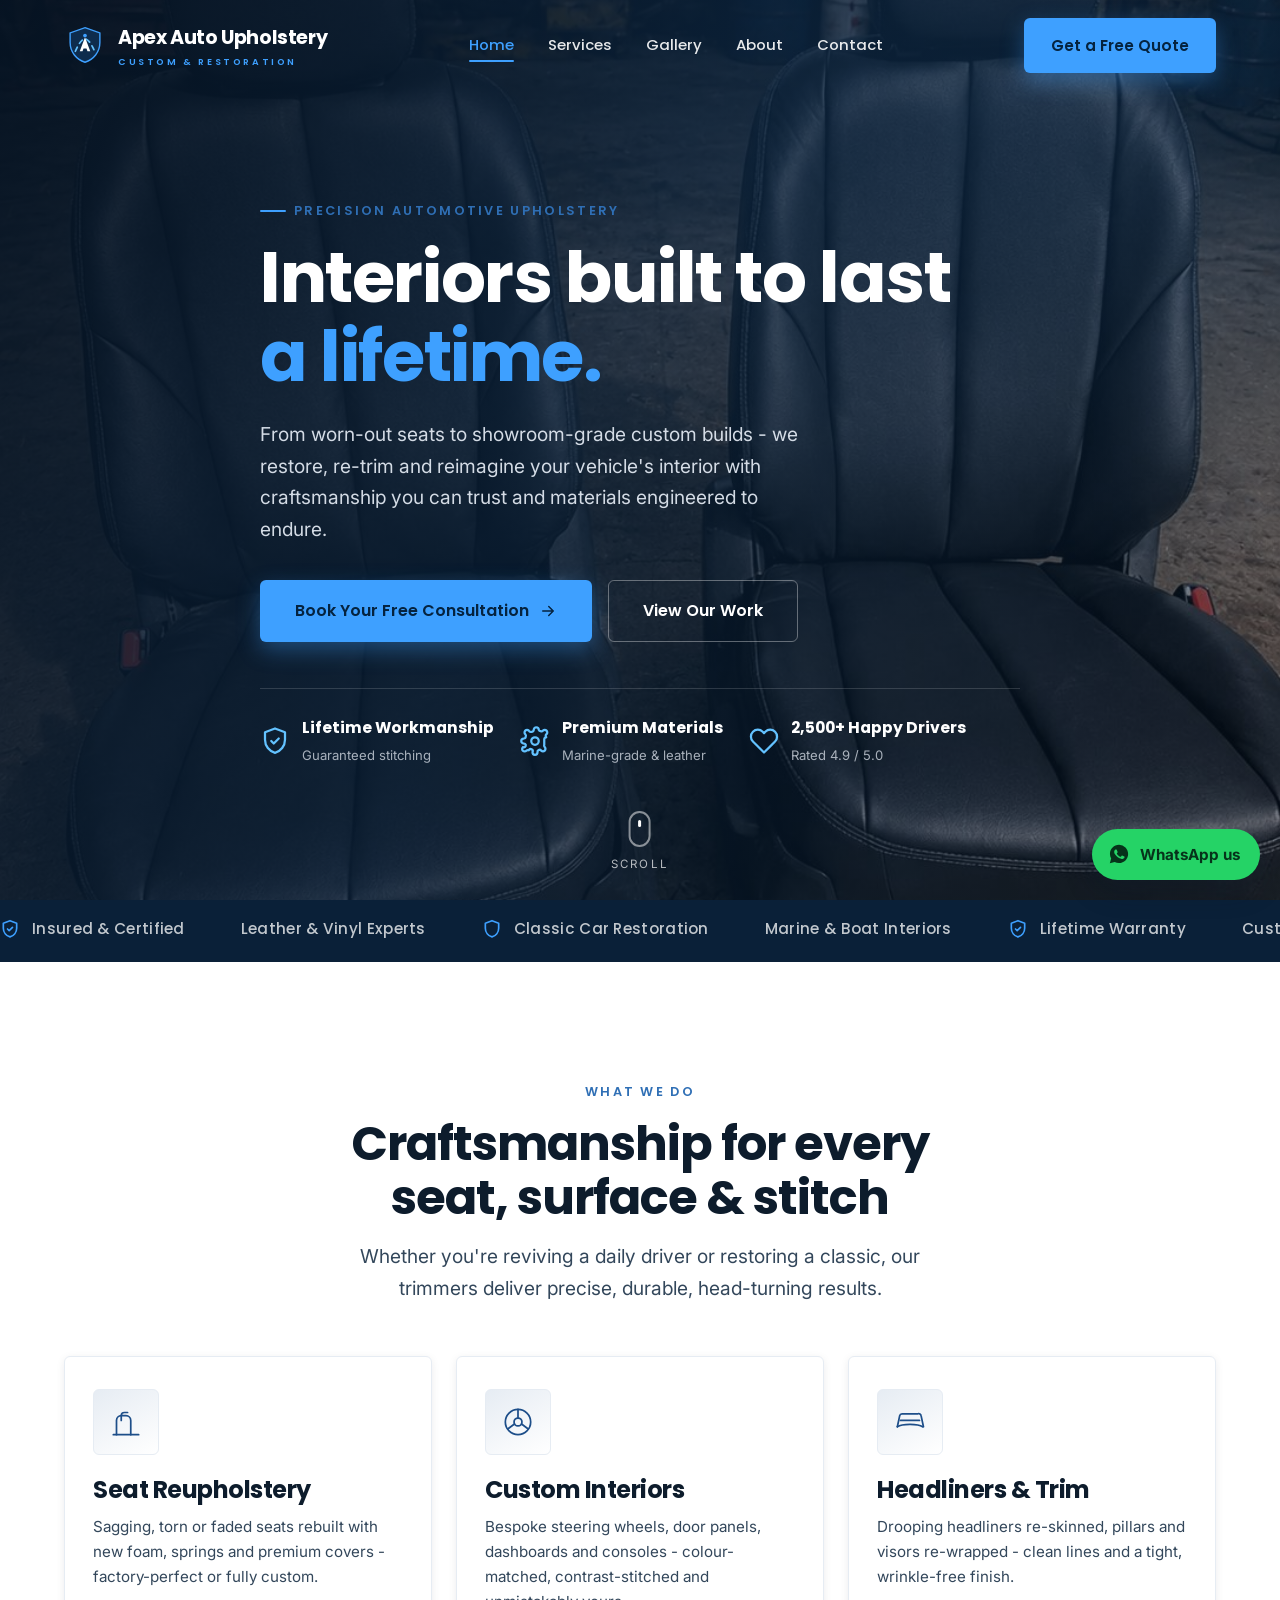
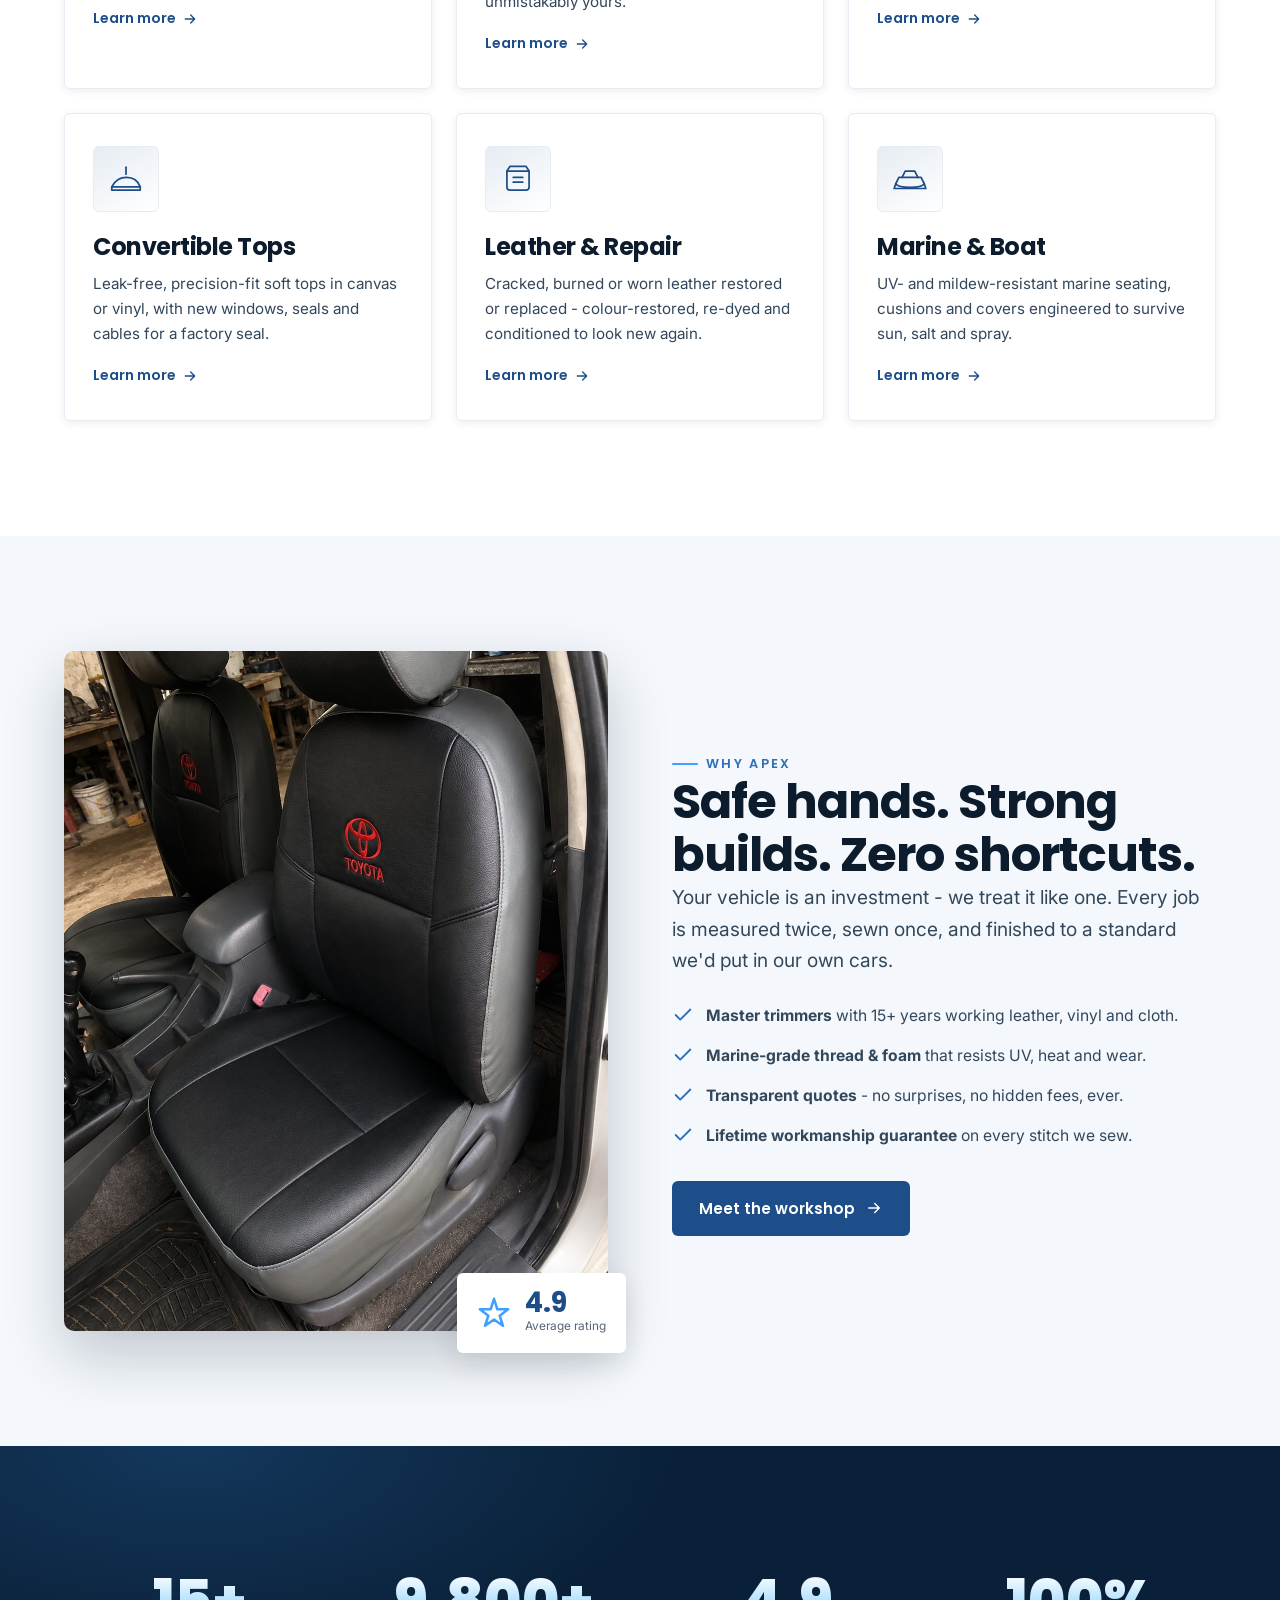
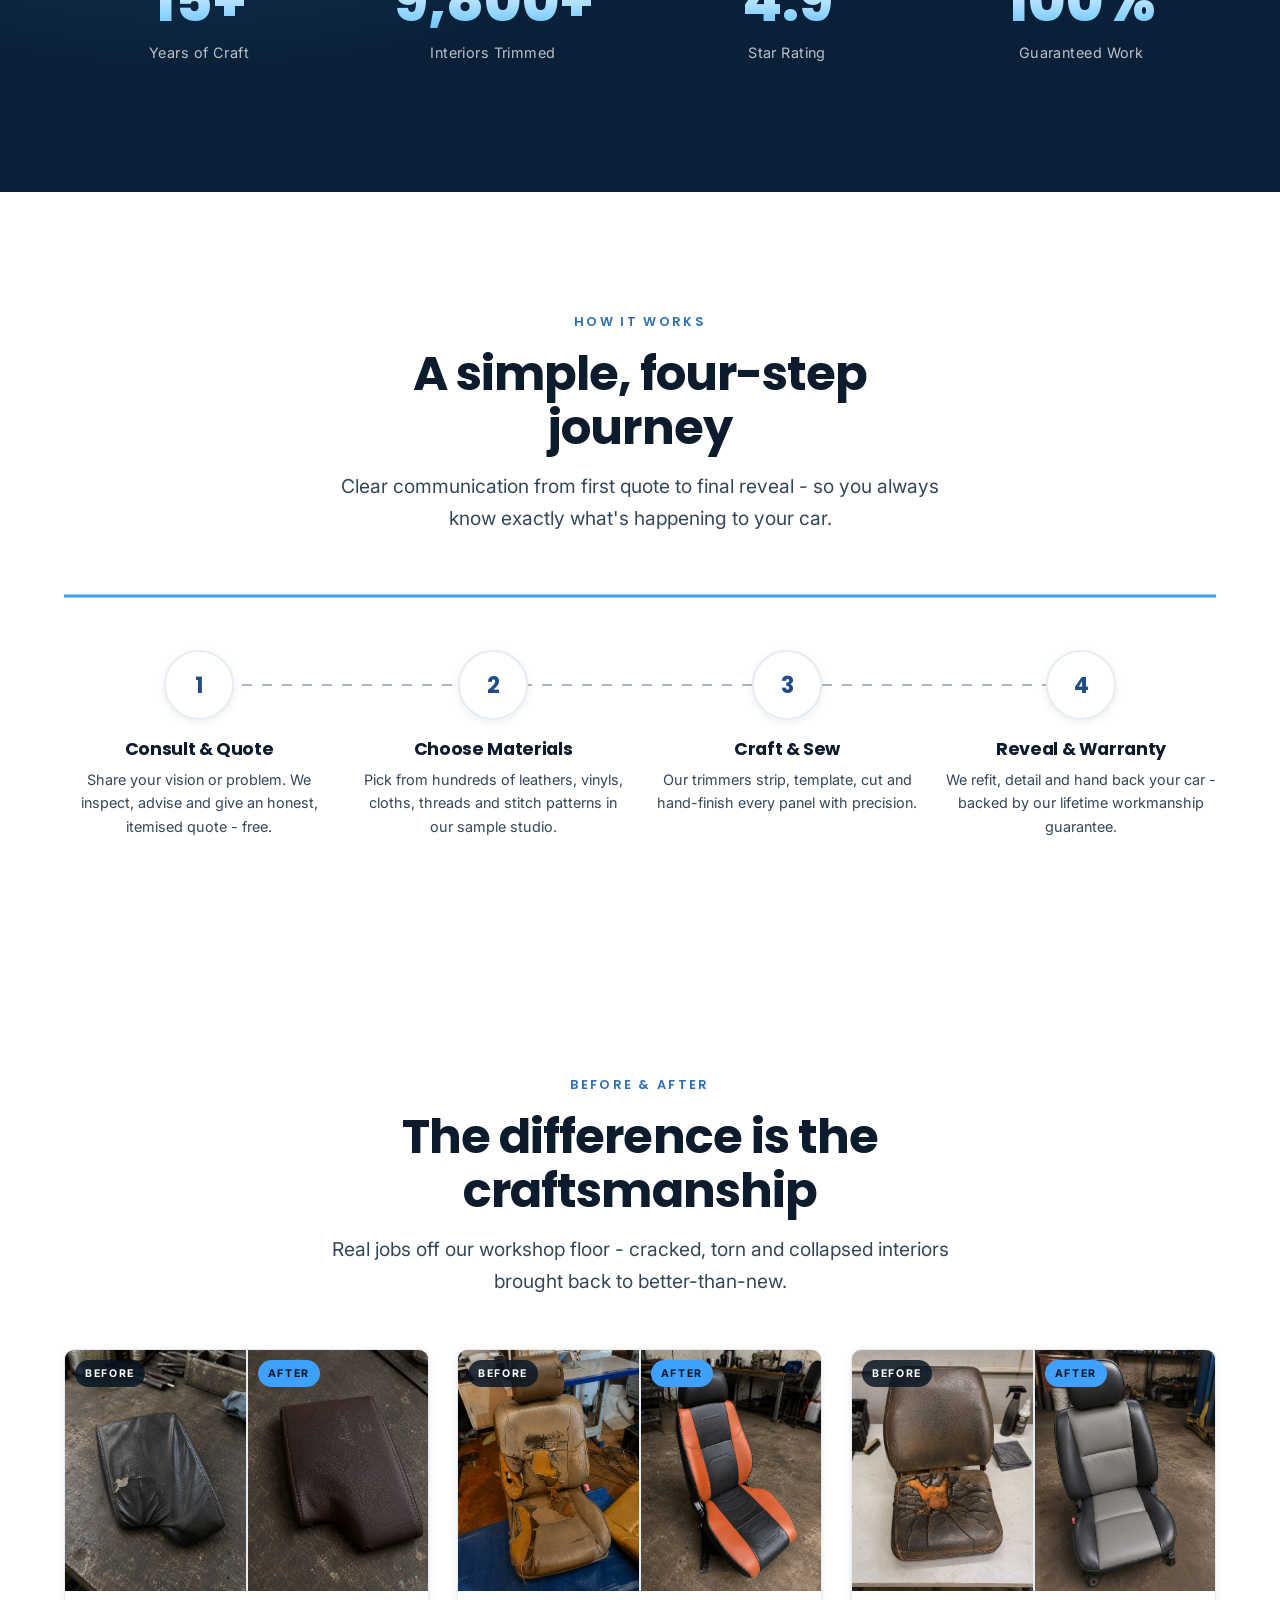
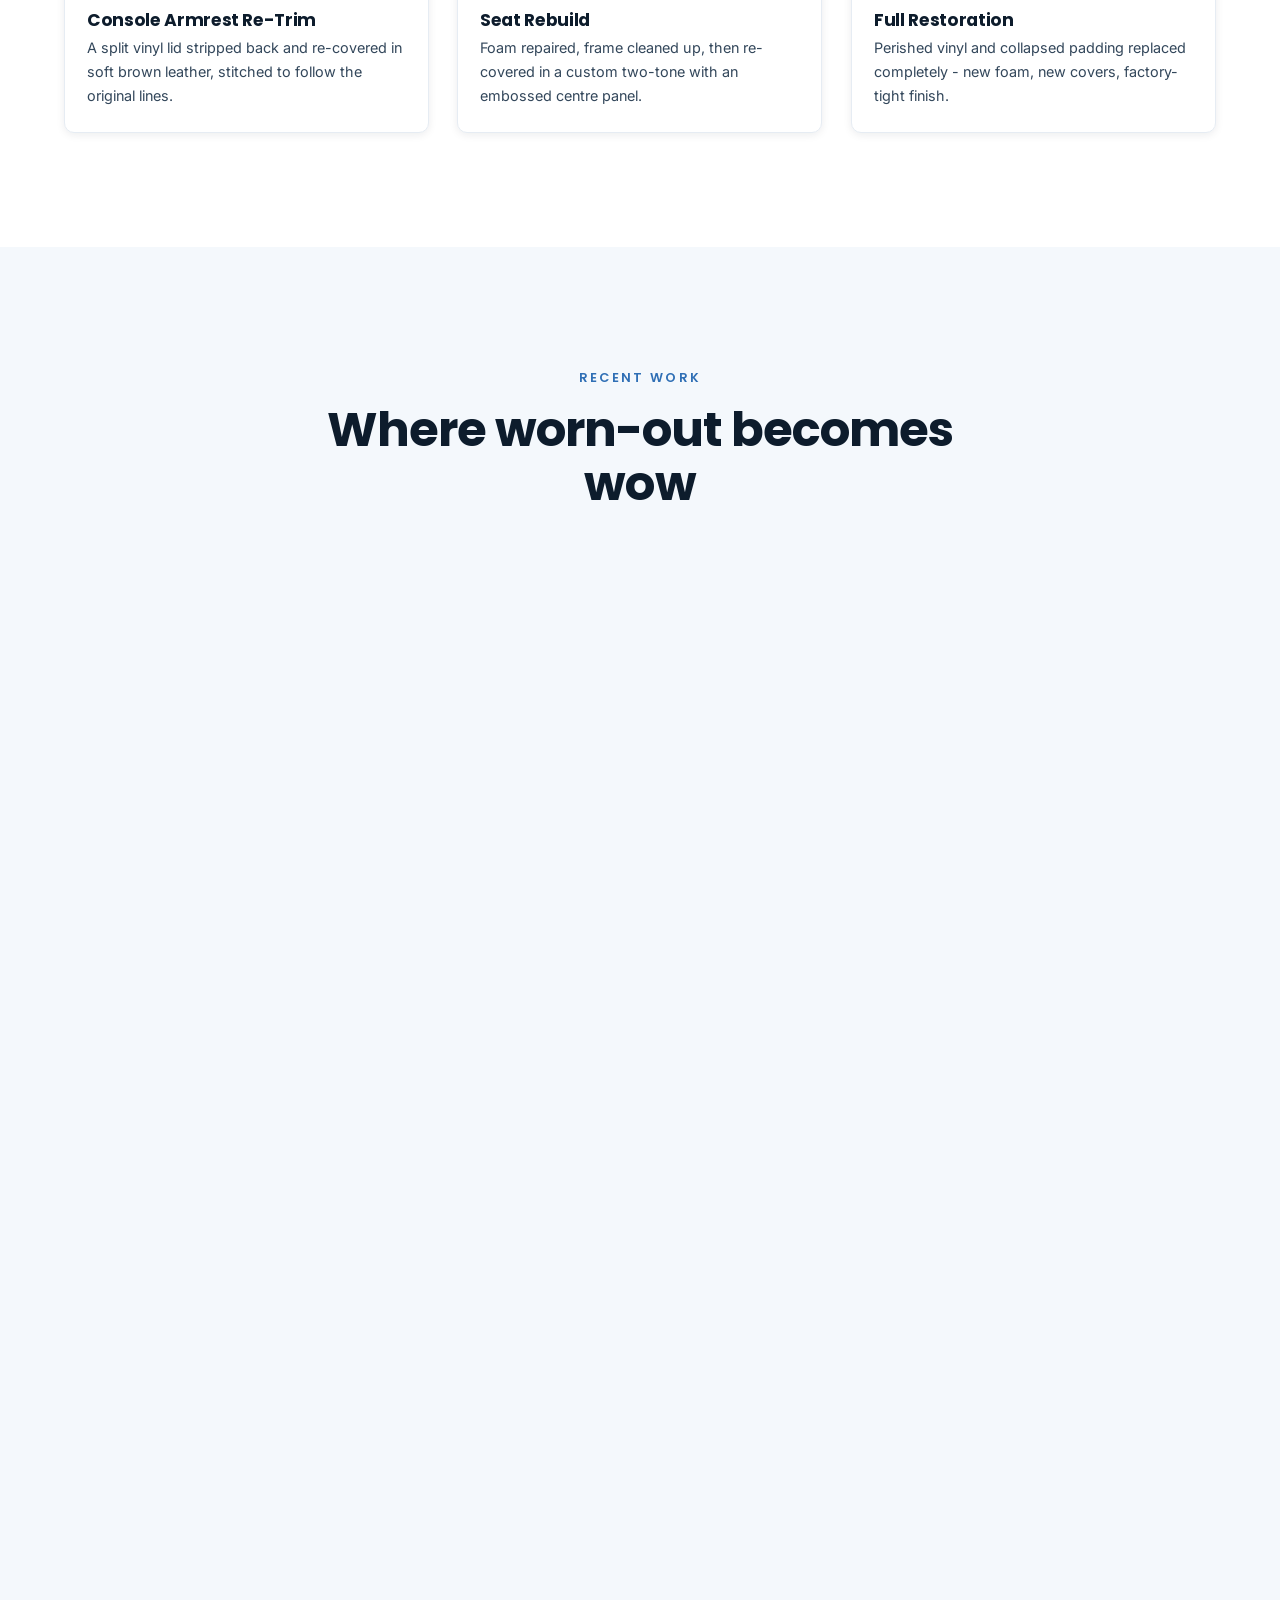
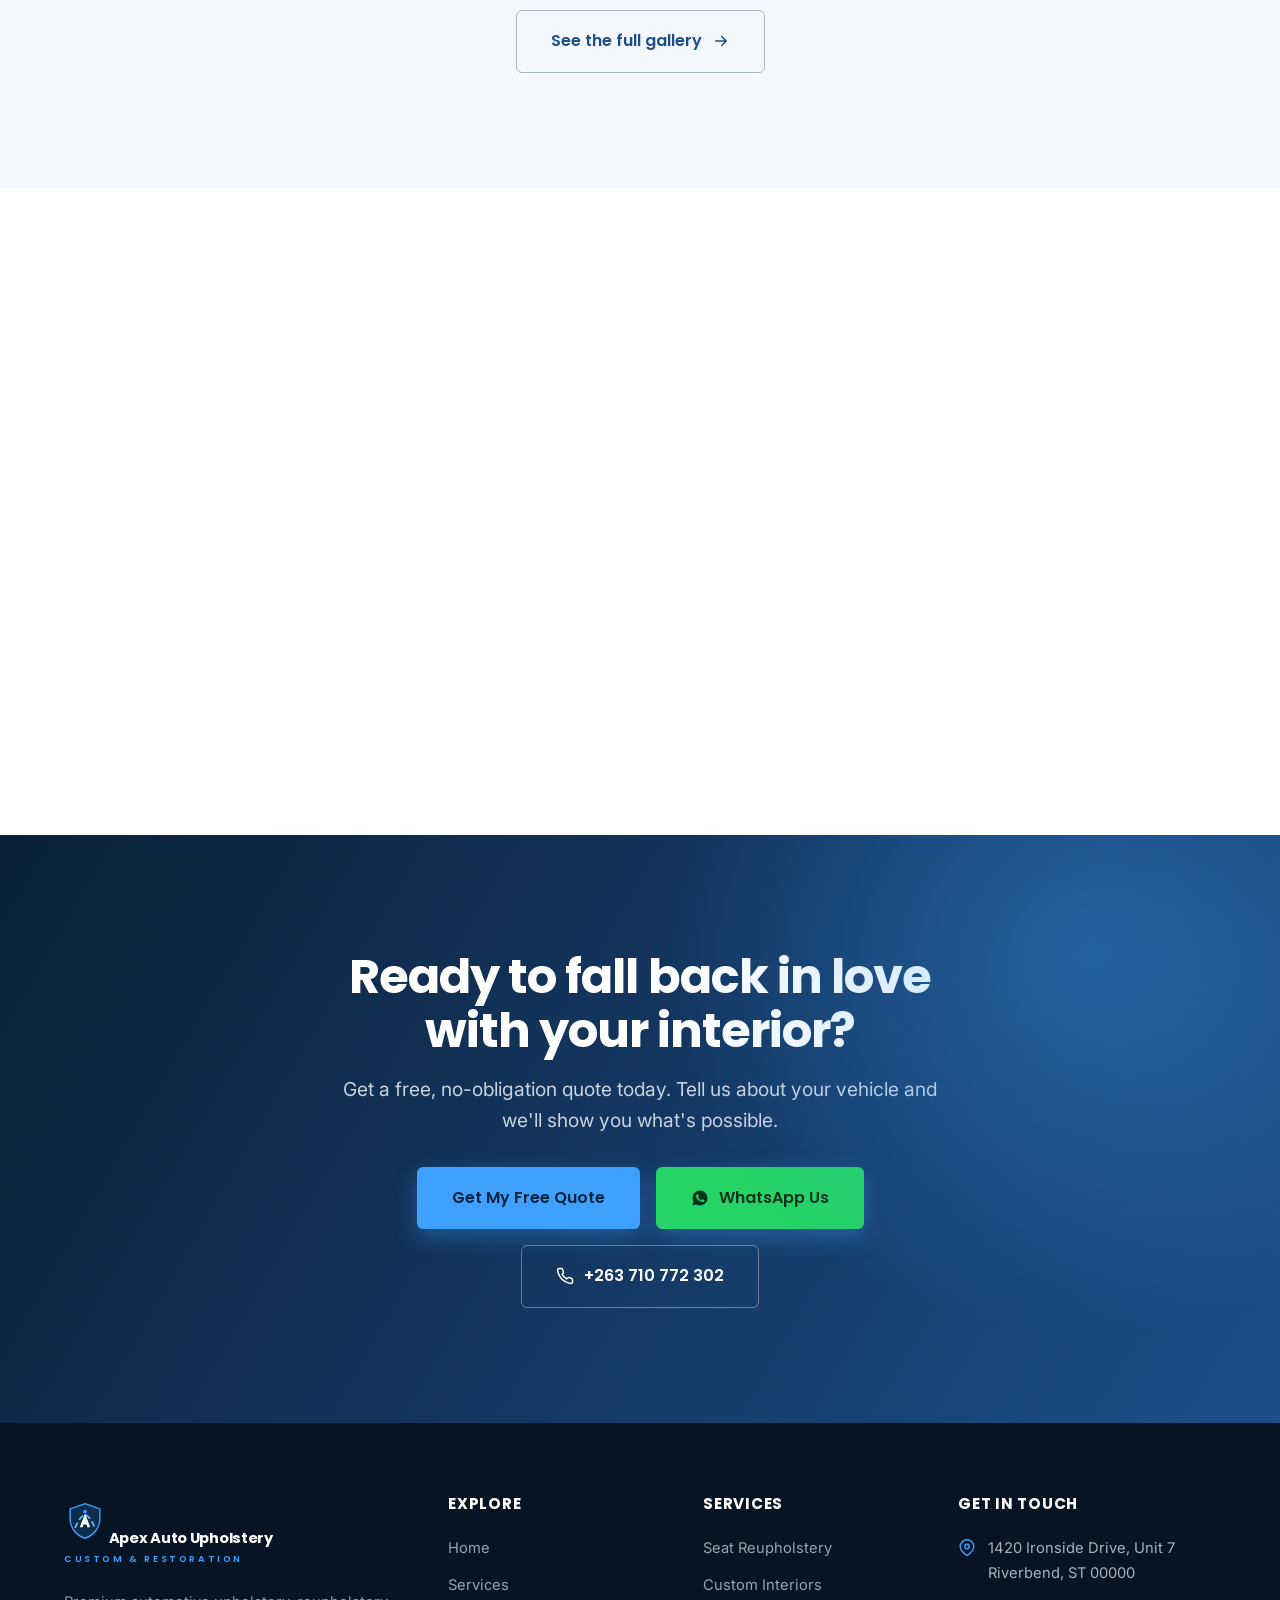
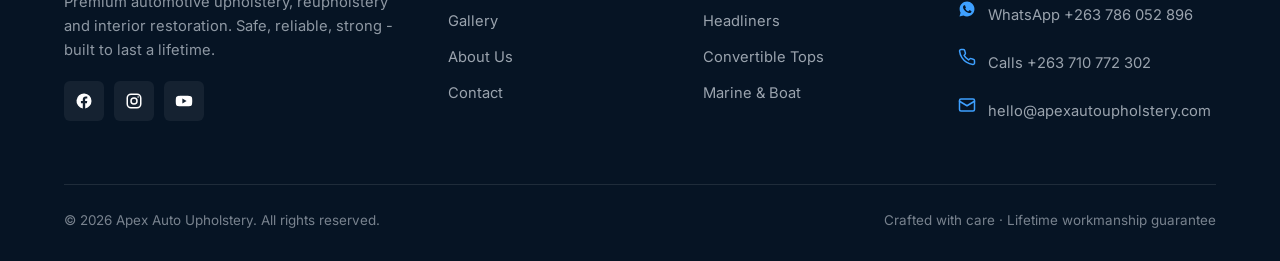
==== commit f7ca11a6: "Replace stock photos with client work, add before/after sections, add WhatsApp + call contact detail" ====
--- a/index.html
+++ b/index.html
@@ -42,7 +42,7 @@
 <!-- ===================== HERO ===================== -->
 <section class="hero">
   <div class="hero-media">
-    <video autoplay muted loop playsinline poster="assets/img/hero-leather.jpg">
+    <video autoplay muted loop playsinline poster="assets/img/seats-black-pair.jpg">
       <source src="assets/video/hero-interior.mp4" type="video/mp4" />
     </video>
   </div>
@@ -194,7 +194,7 @@
     <div class="split">
       <div class="split-media reveal">
         <div class="media-frame">
-          <video autoplay muted loop playsinline poster="assets/img/stitching.jpg">
+          <video autoplay muted loop playsinline poster="assets/img/seat-toyota-fitted.jpg">
             <source src="assets/video/dashboard.mp4" type="video/mp4" />
           </video>
         </div>
@@ -252,6 +252,40 @@
 </section>
 
 <!-- ===================== GALLERY PREVIEW ===================== -->
+<!-- ===================== BEFORE &amp; AFTER ===================== -->
+<section class="section-pad" style="background:#fff">
+  <div class="container">
+    <div class="sec-head center reveal">
+      <span class="eyebrow center">Before &amp; After</span>
+      <h2>The difference is the craftsmanship</h2>
+      <p class="lead">Real jobs off our workshop floor - cracked, torn and collapsed interiors brought back to better-than-new.</p>
+    </div>
+    <div class="ba-grid">
+      <div class="ba-card reveal">
+        <div class="ba-pair">
+          <div class="ba-shot is-before"><span>Before</span><img src="assets/img/before-armrest.jpg" alt="Split and worn black vinyl console armrest" loading="lazy"></div>
+          <div class="ba-shot is-after"><span>After</span><img src="assets/img/after-armrest.jpg" alt="Same armrest re-trimmed in brown leather with contrast stitching" loading="lazy"></div>
+        </div>
+        <div class="ba-body"><h4>Console Armrest Re-Trim</h4><p>A split vinyl lid stripped back and re-covered in soft brown leather, stitched to follow the original lines.</p></div>
+      </div>
+      <div class="ba-card reveal d1">
+        <div class="ba-pair">
+          <div class="ba-shot is-before"><span>Before</span><img src="assets/img/before-torn-seat.jpg" alt="Tan leather seat with torn panels and exposed foam" loading="lazy"></div>
+          <div class="ba-shot is-after"><span>After</span><img src="assets/img/after-orange-black-seat.jpg" alt="The same seat rebuilt in orange and black leather" loading="lazy"></div>
+        </div>
+        <div class="ba-body"><h4>Seat Rebuild</h4><p>Foam repaired, frame cleaned up, then re-covered in a custom two-tone with an embossed centre panel.</p></div>
+      </div>
+      <div class="ba-card reveal d2">
+        <div class="ba-pair">
+          <div class="ba-shot is-before"><span>Before</span><img src="assets/img/before-utility-seat.jpg" alt="Cracked and perished vinyl seat cushion and backrest" loading="lazy"></div>
+          <div class="ba-shot is-after"><span>After</span><img src="assets/img/after-grey-black-seat.jpg" alt="Rebuilt seat in grey and black leather" loading="lazy"></div>
+        </div>
+        <div class="ba-body"><h4>Full Restoration</h4><p>Perished vinyl and collapsed padding replaced completely - new foam, new covers, factory-tight finish.</p></div>
+      </div>
+    </div>
+  </div>
+</section>
+
 <section class="section-pad" style="background:var(--paper)">
   <div class="container">
     <div class="sec-head center reveal">
@@ -259,13 +293,14 @@
       <h2>Where worn-out becomes wow</h2>
     </div>
     <div class="gallery-grid masonry">
-      <div class="g-item reveal"><img src="assets/img/gallery-2.jpg" alt="Classic car red leather seating restoration" loading="lazy"><div class="g-overlay"><span class="g-tag">Restoration</span><h4>Classic Red Leather Revival</h4></div></div>
-      <div class="g-item reveal d1"><img src="assets/img/seats.jpg" alt="Tan leather custom seat build" loading="lazy"><div class="g-overlay"><span class="g-tag">Custom</span><h4>Tan Diamond-Stitch Seats</h4></div></div>
-      <div class="g-item reveal d2"><img src="assets/img/dashboard.jpg" alt="Steering wheel and dashboard re-trim" loading="lazy"><div class="g-overlay"><span class="g-tag">Interior</span><h4>Wheel &amp; Dash Re-Trim</h4></div></div>
-      <div class="g-item reveal d1"><img src="assets/img/cream-interior.jpg" alt="Cream leather interior" loading="lazy"><div class="g-overlay"><span class="g-tag">Luxury</span><h4>Cream Full Interior</h4></div></div>
-      <div class="g-item reveal d2"><img src="assets/img/gallery-1.jpg" alt="Close up luxury leather seating" loading="lazy"><div class="g-overlay"><span class="g-tag">Detail</span><h4>Precision Leather Work</h4></div></div>
-      <div class="g-item reveal d3"><img src="assets/img/luxury-interior.jpg" alt="Full luxury interior with leather seats" loading="lazy"><div class="g-overlay"><span class="g-tag">Full Build</span><h4>Executive Interior</h4></div></div>
-    </div>
+      <div class="g-item reveal"><img src="assets/img/seats-black-perforated.jpg" alt="Perforated black leather seat pair, fully rebuilt" loading="lazy"><div class="g-overlay"><span class="g-tag">Seat Rebuild</span><h4>Perforated Black Leather Pair</h4></div></div>
+      <div class="g-item reveal d1"><img src="assets/img/seats-brown-pair.jpg" alt="Brown leather front seat pair after re-trim" loading="lazy"><div class="g-overlay"><span class="g-tag">Full Re-Trim</span><h4>Brown Leather Seat Pair</h4></div></div>
+      <div class="g-item reveal d2"><img src="assets/img/after-orange-black-seat.jpg" alt="Custom orange and black two-tone seat build" loading="lazy"><div class="g-overlay"><span class="g-tag">Custom Build</span><h4>Orange &amp; Black Two-Tone</h4></div></div>
+      <div class="g-item reveal d1"><img src="assets/img/seats-grey-pair.jpg" alt="Grey and black leather seat pair after rebuild" loading="lazy"><div class="g-overlay"><span class="g-tag">Seat Rebuild</span><h4>Grey Two-Tone Pair</h4></div></div>
+      <div class="g-item reveal d2"><img src="assets/img/seat-toyota-fitted.jpg" alt="Toyota seat covers with embroidered logo, fitted" loading="lazy"><div class="g-overlay"><span class="g-tag">Fitted</span><h4>Embroidered Toyota Set</h4></div></div>
+      <div class="g-item reveal d3"><img src="assets/img/door-panel-beige.jpg" alt="Beige leather door panel refitted to a Prado" loading="lazy"><div class="g-overlay"><span class="g-tag">Door Trim</span><h4>Beige Door Panel Refit</h4></div></div>
+    </div>
+
     <div class="text-center" style="margin-top:36px">
       <a href="gallery.html" class="btn btn--outline btn--lg">See the full gallery
         <svg viewBox="0 0 24 24" fill="none" stroke="currentColor" stroke-width="2" stroke-linecap="round" stroke-linejoin="round"><path d="M5 12h14M13 6l6 6-6 6"/></svg>
@@ -326,9 +361,13 @@
     <p class="lead">Get a free, no-obligation quote today. Tell us about your vehicle and we'll show you what's possible.</p>
     <div class="cta-actions">
       <a href="contact.html" class="btn btn--accent btn--lg">Get My Free Quote</a>
-      <a href="tel:+15551234567" class="btn btn--ghost btn--lg">
+      <a href="https://wa.me/263786052896" target="_blank" rel="noopener" class="btn btn--accent btn--lg" style="background:#25d366;border-color:#25d366;color:#06331a">
+        <svg viewBox="0 0 24 24" fill="currentColor" aria-hidden="true"><path d="M12.04 2C6.58 2 2.13 6.45 2.13 11.91c0 1.75.46 3.45 1.32 4.95L2 22l5.25-1.38a9.9 9.9 0 004.79 1.22h.01c5.46 0 9.9-4.45 9.9-9.91 0-2.65-1.03-5.14-2.9-7.01A9.82 9.82 0 0012.04 2zm5.8 14.06c-.24.68-1.42 1.31-1.96 1.36-.5.05-.98.23-3.3-.69-2.78-1.1-4.55-3.94-4.69-4.13-.14-.18-1.13-1.5-1.13-2.87 0-1.36.71-2.03.96-2.31.25-.28.55-.35.73-.35.18 0 .37 0 .53.01.17.01.4-.06.62.48.24.57.8 1.96.87 2.1.07.14.12.31.02.49-.09.18-.14.29-.28.45-.14.16-.29.35-.42.47-.14.14-.28.29-.12.57.16.28.72 1.19 1.55 1.93 1.07.95 1.97 1.25 2.25 1.39.28.14.44.12.6-.07.17-.19.7-.81.88-1.09.18-.28.37-.23.62-.14.25.09 1.6.75 1.87.89.28.14.46.21.53.32.07.12.07.66-.17 1.34z"/></svg>
+        WhatsApp Us
+      </a>
+      <a href="tel:+263710772302" class="btn btn--ghost btn--lg">
         <svg viewBox="0 0 24 24" fill="none" stroke="currentColor" stroke-width="2" stroke-linecap="round" stroke-linejoin="round"><path d="M22 16.9v3a2 2 0 01-2.2 2 19.8 19.8 0 01-8.6-3.1 19.5 19.5 0 01-6-6 19.8 19.8 0 01-3.1-8.7A2 2 0 014.1 2h3a2 2 0 012 1.7c.1.9.4 1.8.7 2.7a2 2 0 01-.5 2.1L8.1 9.9a16 16 0 006 6l1.4-1.2a2 2 0 012.1-.5c.9.3 1.8.6 2.7.7a2 2 0 011.7 2z"/></svg>
-        (555) 123-4567
+        +263 710 772 302
       </a>
     </div>
   </div>
@@ -375,7 +414,8 @@
         <h4>Get in Touch</h4>
         <ul class="footer-contact">
           <li><svg viewBox="0 0 24 24" fill="none" stroke="currentColor" stroke-width="2" stroke-linecap="round" stroke-linejoin="round"><path d="M21 10c0 6-9 12-9 12s-9-6-9-12a9 9 0 0118 0z"/><circle cx="12" cy="10" r="3"/></svg><span>1420 Ironside Drive, Unit 7<br>Riverbend, ST 00000</span></li>
-          <li><svg viewBox="0 0 24 24" fill="none" stroke="currentColor" stroke-width="2" stroke-linecap="round" stroke-linejoin="round"><path d="M22 16.9v3a2 2 0 01-2.2 2 19.8 19.8 0 01-8.6-3.1 19.5 19.5 0 01-6-6 19.8 19.8 0 01-3.1-8.7A2 2 0 014.1 2h3a2 2 0 012 1.7c.1.9.4 1.8.7 2.7a2 2 0 01-.5 2.1L8.1 9.9a16 16 0 006 6l1.4-1.2a2 2 0 012.1-.5c.9.3 1.8.6 2.7.7a2 2 0 011.7 2z"/></svg><a href="tel:+15551234567">(555) 123-4567</a></li>
+          <li><svg viewBox="0 0 24 24" fill="currentColor" aria-hidden="true"><path d="M12.04 2C6.58 2 2.13 6.45 2.13 11.91c0 1.75.46 3.45 1.32 4.95L2 22l5.25-1.38a9.9 9.9 0 004.79 1.22h.01c5.46 0 9.9-4.45 9.9-9.91 0-2.65-1.03-5.14-2.9-7.01A9.82 9.82 0 0012.04 2zm5.8 14.06c-.24.68-1.42 1.31-1.96 1.36-.5.05-.98.23-3.3-.69-2.78-1.1-4.55-3.94-4.69-4.13-.14-.18-1.13-1.5-1.13-2.87 0-1.36.71-2.03.96-2.31.25-.28.55-.35.73-.35.18 0 .37 0 .53.01.17.01.4-.06.62.48.24.57.8 1.96.87 2.1.07.14.12.31.02.49-.09.18-.14.29-.28.45-.14.16-.29.35-.42.47-.14.14-.28.29-.12.57.16.28.72 1.19 1.55 1.93 1.07.95 1.97 1.25 2.25 1.39.28.14.44.12.6-.07.17-.19.7-.81.88-1.09.18-.28.37-.23.62-.14.25.09 1.6.75 1.87.89.28.14.46.21.53.32.07.12.07.66-.17 1.34z"/></svg><a href="https://wa.me/263786052896" target="_blank" rel="noopener">WhatsApp +263 786 052 896</a></li>
+          <li><svg viewBox="0 0 24 24" fill="none" stroke="currentColor" stroke-width="2" stroke-linecap="round" stroke-linejoin="round"><path d="M22 16.9v3a2 2 0 01-2.2 2 19.8 19.8 0 01-8.6-3.1 19.5 19.5 0 01-6-6 19.8 19.8 0 01-3.1-8.7A2 2 0 014.1 2h3a2 2 0 012 1.7c.1.9.4 1.8.7 2.7a2 2 0 01-.5 2.1L8.1 9.9a16 16 0 006 6l1.4-1.2a2 2 0 012.1-.5c.9.3 1.8.6 2.7.7a2 2 0 011.7 2z"/></svg><a href="tel:+263710772302">Calls +263 710 772 302</a></li>
           <li><svg viewBox="0 0 24 24" fill="none" stroke="currentColor" stroke-width="2" stroke-linecap="round" stroke-linejoin="round"><path d="M4 4h16a2 2 0 012 2v12a2 2 0 01-2 2H4a2 2 0 01-2-2V6a2 2 0 012-2z"/><path d="M22 7l-10 6L2 7"/></svg><a href="mailto:hello@apexautoupholstery.com">hello@apexautoupholstery.com</a></li>
         </ul>
       </div>
@@ -388,5 +428,7 @@
 </footer>
 
 <script src="assets/js/main.js"></script>
+
+<a class="wa-float" href="https://wa.me/263786052896" target="_blank" rel="noopener" aria-label="Chat with us on WhatsApp"><svg viewBox="0 0 24 24" fill="currentColor" aria-hidden="true"><path d="M12.04 2C6.58 2 2.13 6.45 2.13 11.91c0 1.75.46 3.45 1.32 4.95L2 22l5.25-1.38a9.9 9.9 0 004.79 1.22h.01c5.46 0 9.9-4.45 9.9-9.91 0-2.65-1.03-5.14-2.9-7.01A9.82 9.82 0 0012.04 2zm5.8 14.06c-.24.68-1.42 1.31-1.96 1.36-.5.05-.98.23-3.3-.69-2.78-1.1-4.55-3.94-4.69-4.13-.14-.18-1.13-1.5-1.13-2.87 0-1.36.71-2.03.96-2.31.25-.28.55-.35.73-.35.18 0 .37 0 .53.01.17.01.4-.06.62.48.24.57.8 1.96.87 2.1.07.14.12.31.02.49-.09.18-.14.29-.28.45-.14.16-.29.35-.42.47-.14.14-.28.29-.12.57.16.28.72 1.19 1.55 1.93 1.07.95 1.97 1.25 2.25 1.39.28.14.44.12.6-.07.17-.19.7-.81.88-1.09.18-.28.37-.23.62-.14.25.09 1.6.75 1.87.89.28.14.46.21.53.32.07.12.07.66-.17 1.34z"/></svg><span class="wa-label">WhatsApp us</span></a>
 </body>
 </html>
--- a/assets/css/style.css
+++ b/assets/css/style.css
@@ -230,7 +230,7 @@
 .split { display: grid; grid-template-columns: 1fr 1fr; gap: clamp(32px, 5vw, 72px); align-items: center; }
 .split.reverse .split-media { order: 2; }
 .split-media { position: relative; }
-.split-media .media-frame { border-radius: var(--r-lg); overflow: hidden; box-shadow: var(--shadow-lg); position: relative; aspect-ratio: 4/3; }
+.split-media .media-frame { border-radius: var(--r-lg); overflow: hidden; box-shadow: var(--shadow-lg); position: relative; aspect-ratio: 4/5; }
 .split-media img, .split-media video { width: 100%; height: 100%; object-fit: cover; }
 .split-media .badge-float {
   position: absolute; background: #fff; border-radius: var(--r); box-shadow: var(--shadow-md); padding: 16px 20px;
@@ -267,10 +267,10 @@
 /* ---------- gallery ---------- */
 .gallery-grid { display: grid; grid-template-columns: repeat(3, 1fr); gap: 16px; }
 .gallery-grid.masonry .g-item:nth-child(1),
-.gallery-grid.masonry .g-item:nth-child(6) { grid-row: span 2; }
+.gallery-grid.masonry .g-item:nth-child(6) { grid-row: auto; }
 .g-item {
   position: relative; overflow: hidden; border-radius: var(--r); box-shadow: var(--shadow-sm);
-  min-height: 220px; cursor: pointer;
+  aspect-ratio: 3 / 4; min-height: 220px; cursor: pointer;
 }
 .g-item img { width: 100%; height: 100%; object-fit: cover; transition: transform .7s var(--ease); }
 .g-item:hover img { transform: scale(1.08); }
@@ -435,9 +435,60 @@
   .gallery-grid.masonry .g-item { grid-row: auto !important; }
   .hero-badges { gap: 18px; }
   .footer-grid { grid-template-columns: 1fr 1fr; }
+
+  /* --- mobile buttons: stack full-width, let long labels wrap --- */
+  .btn { white-space: normal; text-align: center; }
+  .hero-cta, .cta-actions { flex-direction: column; align-items: stretch; }
+  .hero-cta .btn, .cta-actions .btn { width: 100%; }
+  .form .btn[type="submit"] { width: 100%; }
 }
 @media (max-width: 460px) {
   .footer-grid { grid-template-columns: 1fr; }
-  .hero-cta { flex-direction: column; align-items: stretch; }
-  .hero-cta .btn { width: 100%; }
-}
+  .btn { padding: 13px 20px; font-size: .9rem; gap: 8px; }
+  .btn--lg { padding: 15px 22px; font-size: .95rem; }
+  .btn svg { width: 16px; height: 16px; }
+}
+
+
+/* ---------- before & after ---------- */
+.ba-grid { display: grid; grid-template-columns: repeat(3, 1fr); gap: 28px; }
+.ba-card {
+  background: #fff; border: 1px solid var(--steel-100); border-radius: var(--r-lg);
+  overflow: hidden; box-shadow: var(--shadow-sm);
+  transition: transform .35s var(--ease), box-shadow .35s var(--ease);
+}
+.ba-card:hover { transform: translateY(-4px); box-shadow: var(--shadow-md); }
+.ba-pair { display: grid; grid-template-columns: 1fr 1fr; gap: 2px; background: var(--steel-100); }
+.ba-shot { position: relative; aspect-ratio: 3 / 4; overflow: hidden; background: var(--navy-950); }
+.ba-shot img { width: 100%; height: 100%; object-fit: cover; display: block; transition: transform .6s var(--ease); }
+.ba-card:hover .ba-shot img { transform: scale(1.05); }
+.ba-shot span {
+  position: absolute; top: 10px; left: 10px; z-index: 2;
+  font-size: .66rem; font-weight: 700; letter-spacing: .16em; text-transform: uppercase;
+  padding: 5px 10px; border-radius: var(--r-pill); color: #fff;
+}
+.ba-shot.is-before span { background: rgba(6, 20, 36, .82); }
+.ba-shot.is-after  span { background: var(--accent); color: var(--navy-950); }
+.ba-body { padding: 20px 22px 24px; }
+.ba-body h4 { font-family: var(--font-head); font-size: 1.08rem; color: var(--ink); }
+.ba-body p { font-size: .9rem; color: var(--ink-soft); margin-top: 6px; }
+
+/* ---------- floating whatsapp ---------- */
+.wa-float {
+  position: fixed; right: 20px; bottom: 20px; z-index: 90;
+  display: inline-flex; align-items: center; gap: 10px;
+  background: #25d366; color: #06331a; font-weight: 700; font-size: .95rem;
+  padding: 13px 20px 13px 16px; border-radius: var(--r-pill);
+  box-shadow: 0 10px 28px rgba(6, 24, 42, .3); text-decoration: none;
+  transition: transform .3s var(--ease), box-shadow .3s var(--ease);
+}
+.wa-float:hover { transform: translateY(-3px); box-shadow: 0 16px 36px rgba(6, 24, 42, .38); }
+.wa-float svg { width: 22px; height: 22px; flex-shrink: 0; fill: currentColor; }
+
+@media (max-width: 900px) {
+  .ba-grid { grid-template-columns: 1fr; gap: 22px; }
+}
+@media (max-width: 560px) {
+  .wa-float { padding: 14px; right: 16px; bottom: 16px; }
+  .wa-float .wa-label { display: none; }
+}
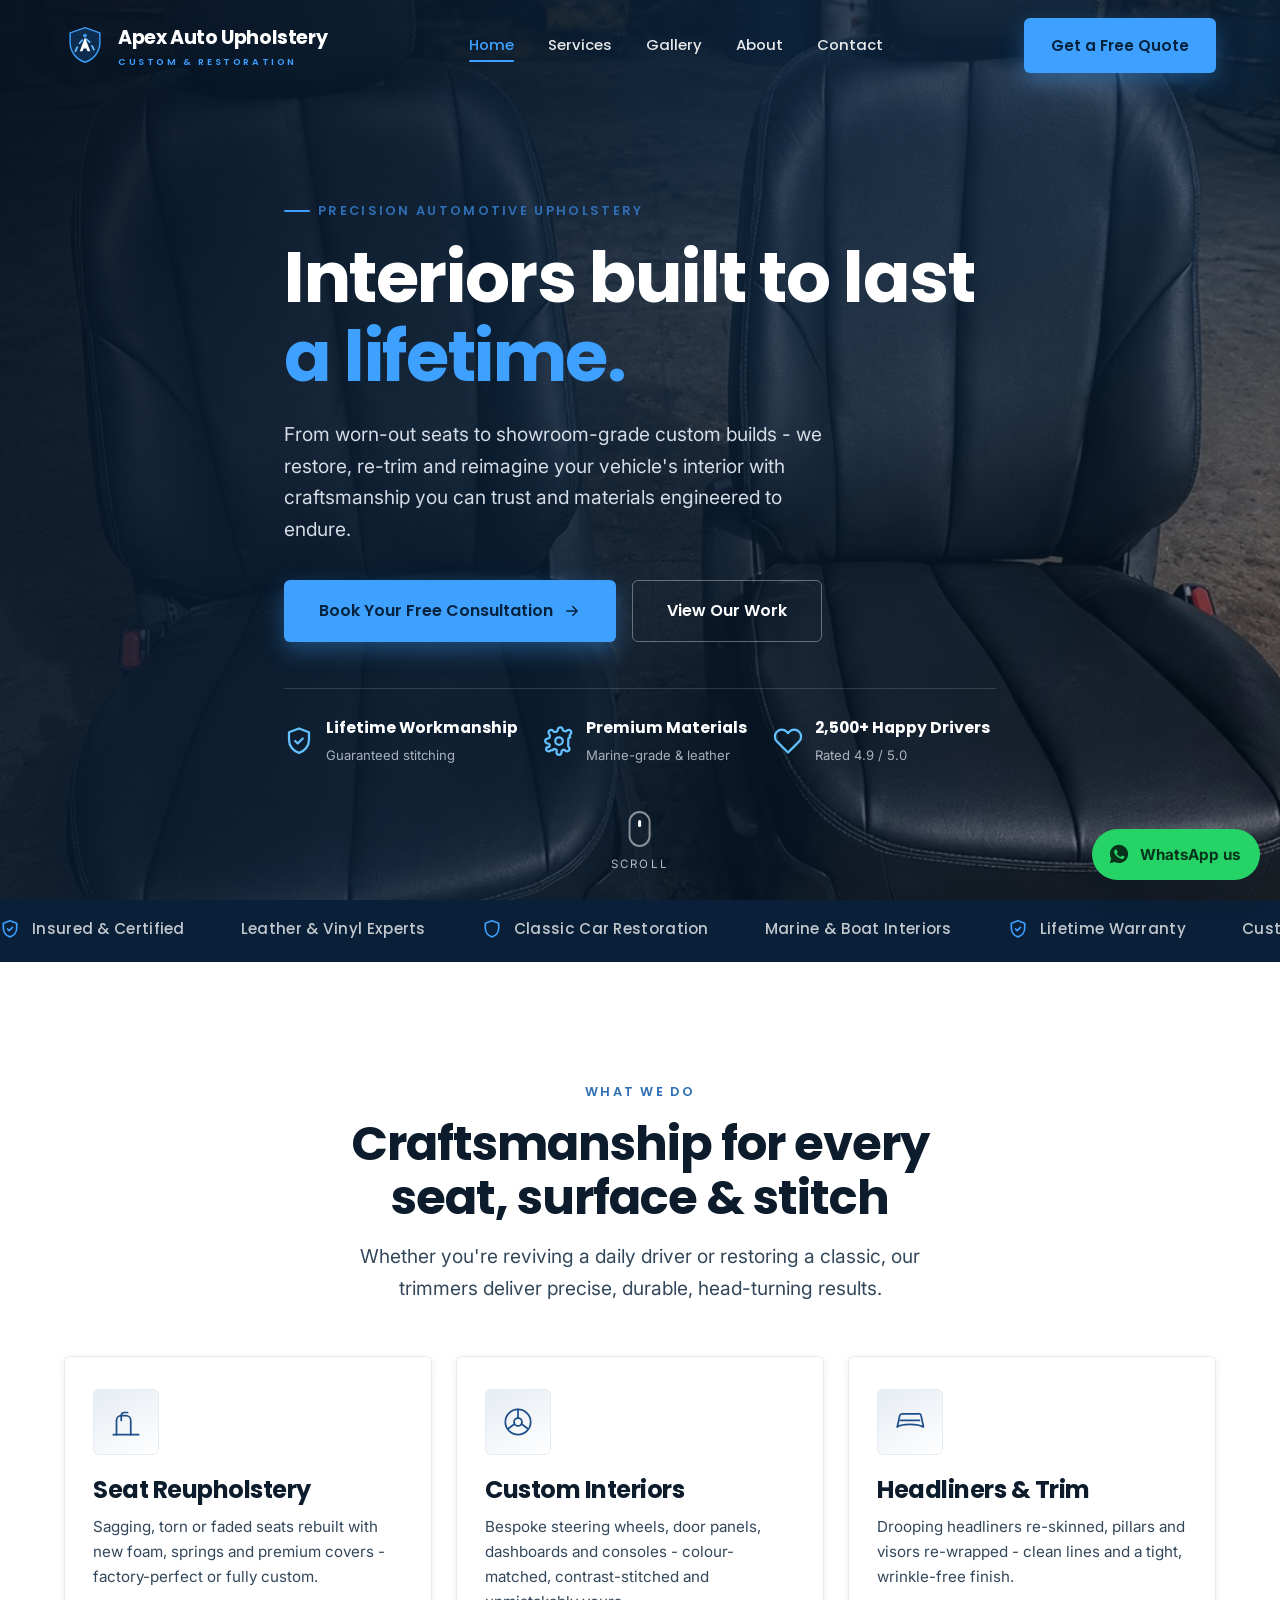
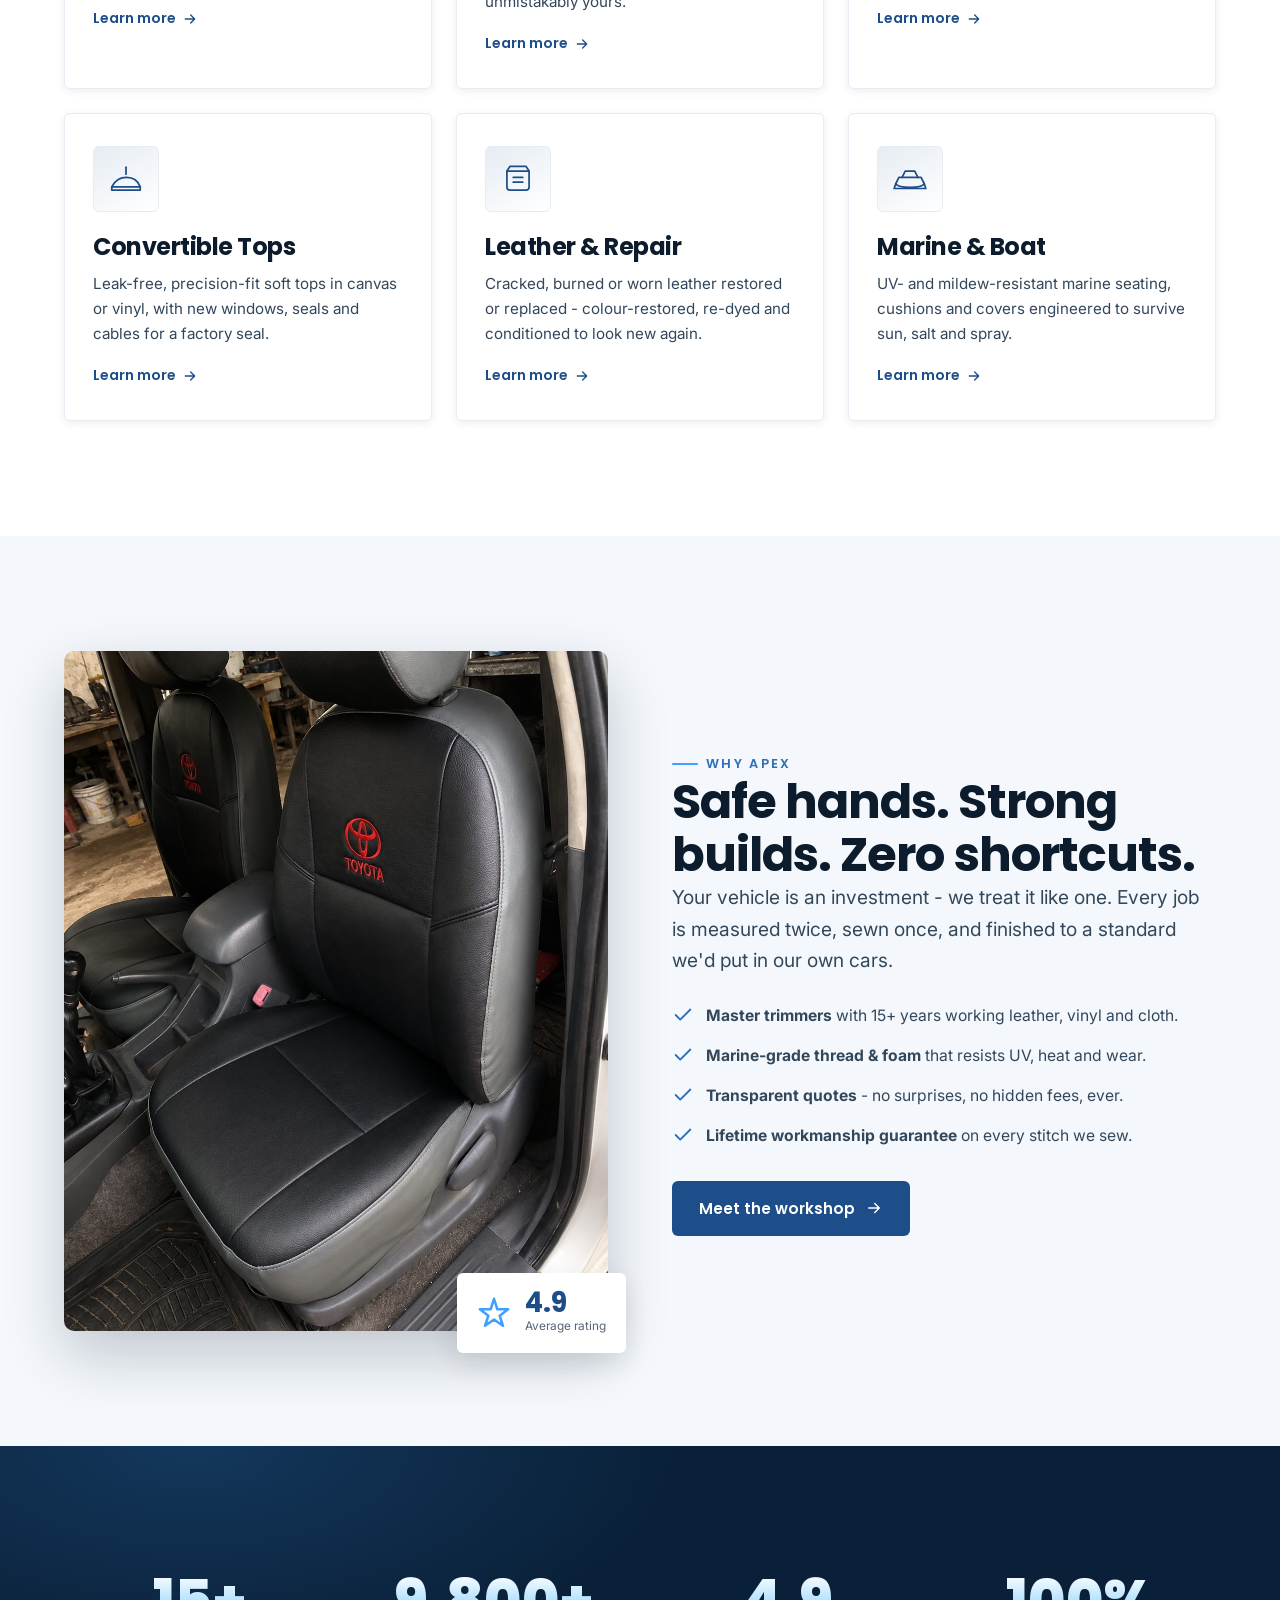
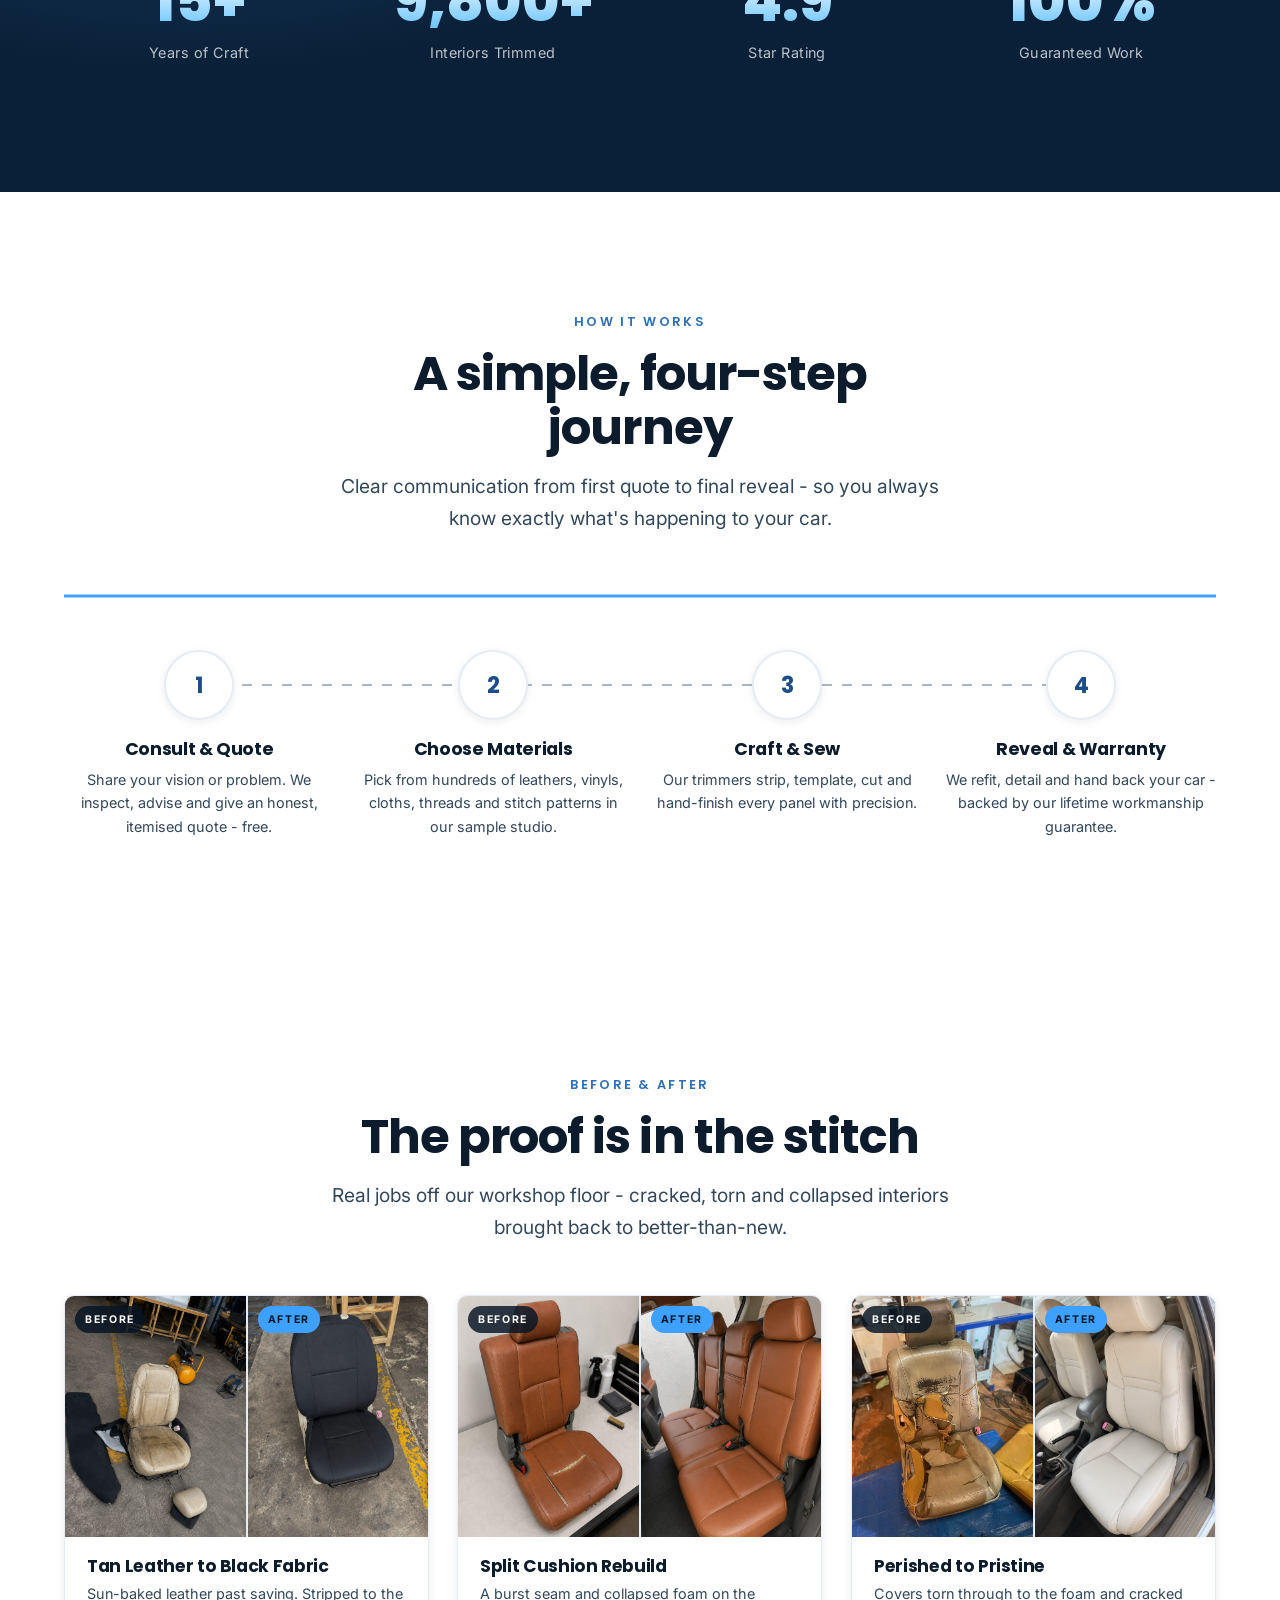
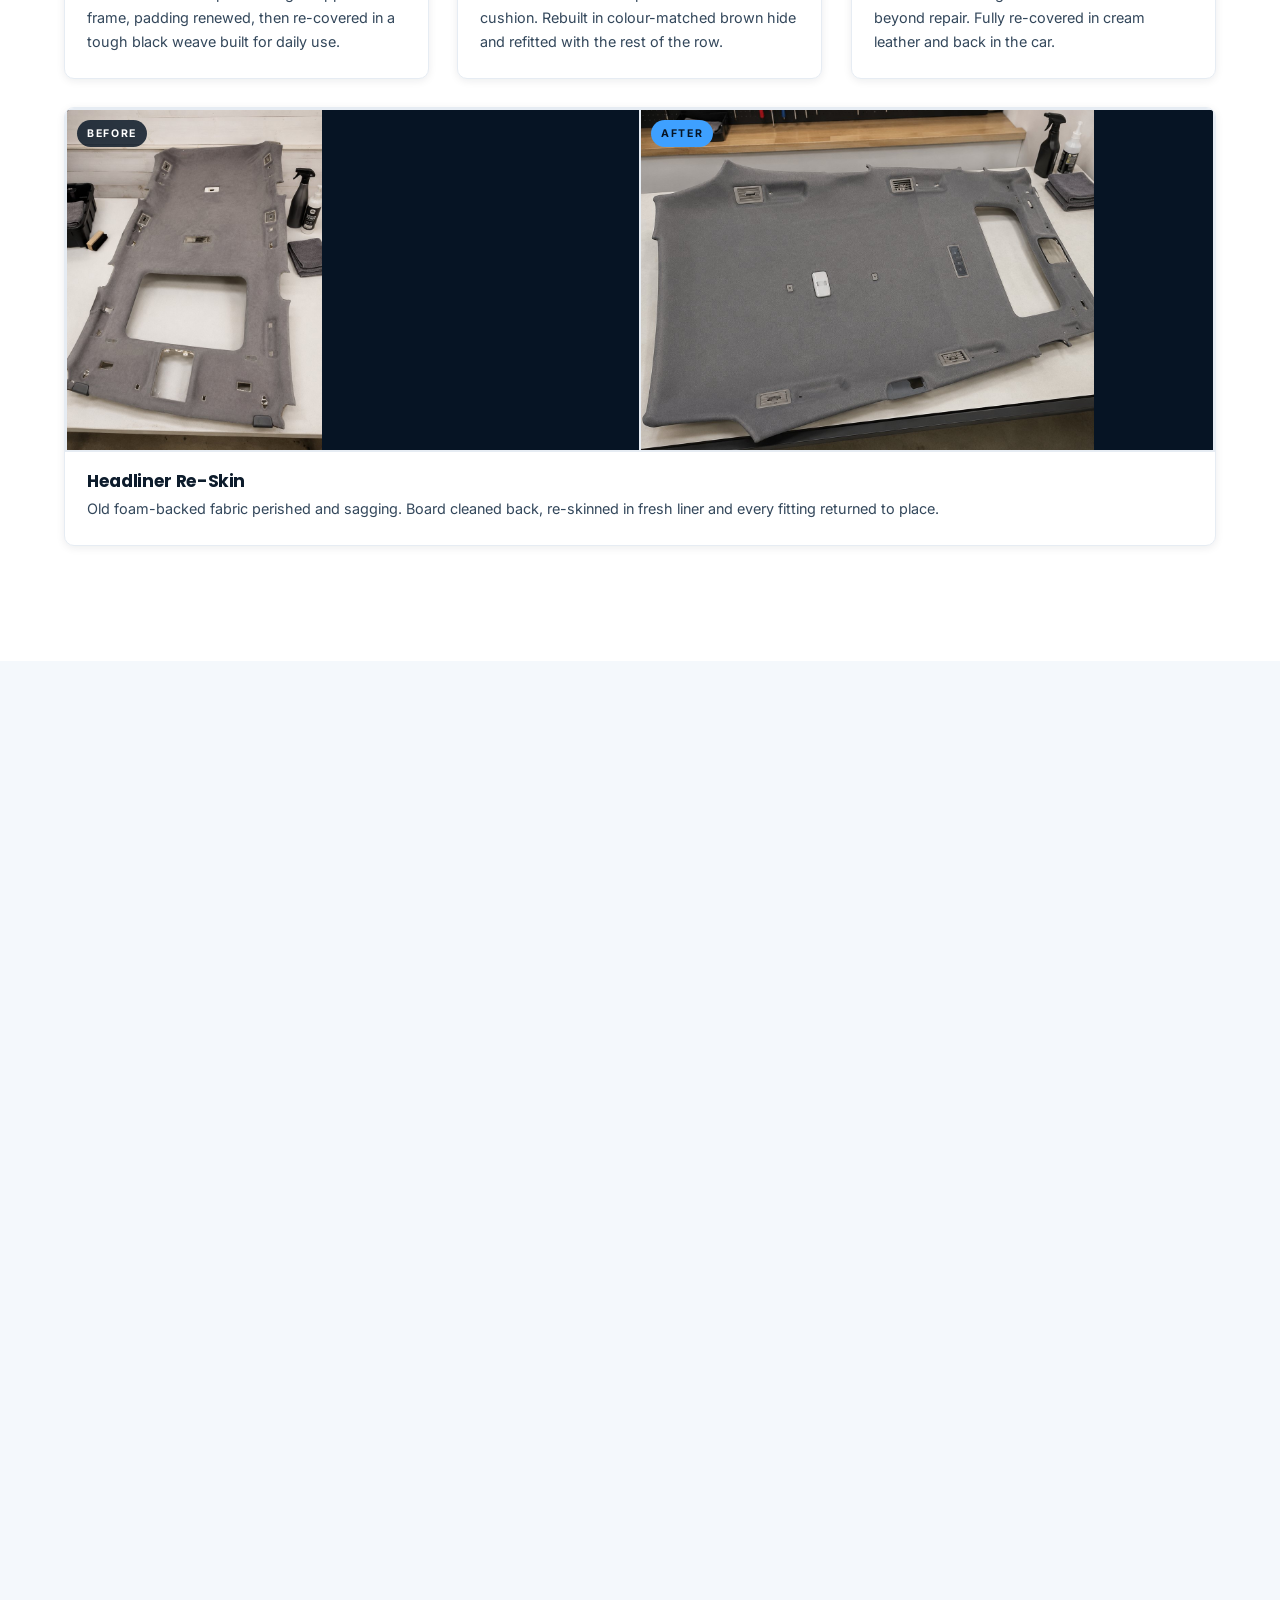
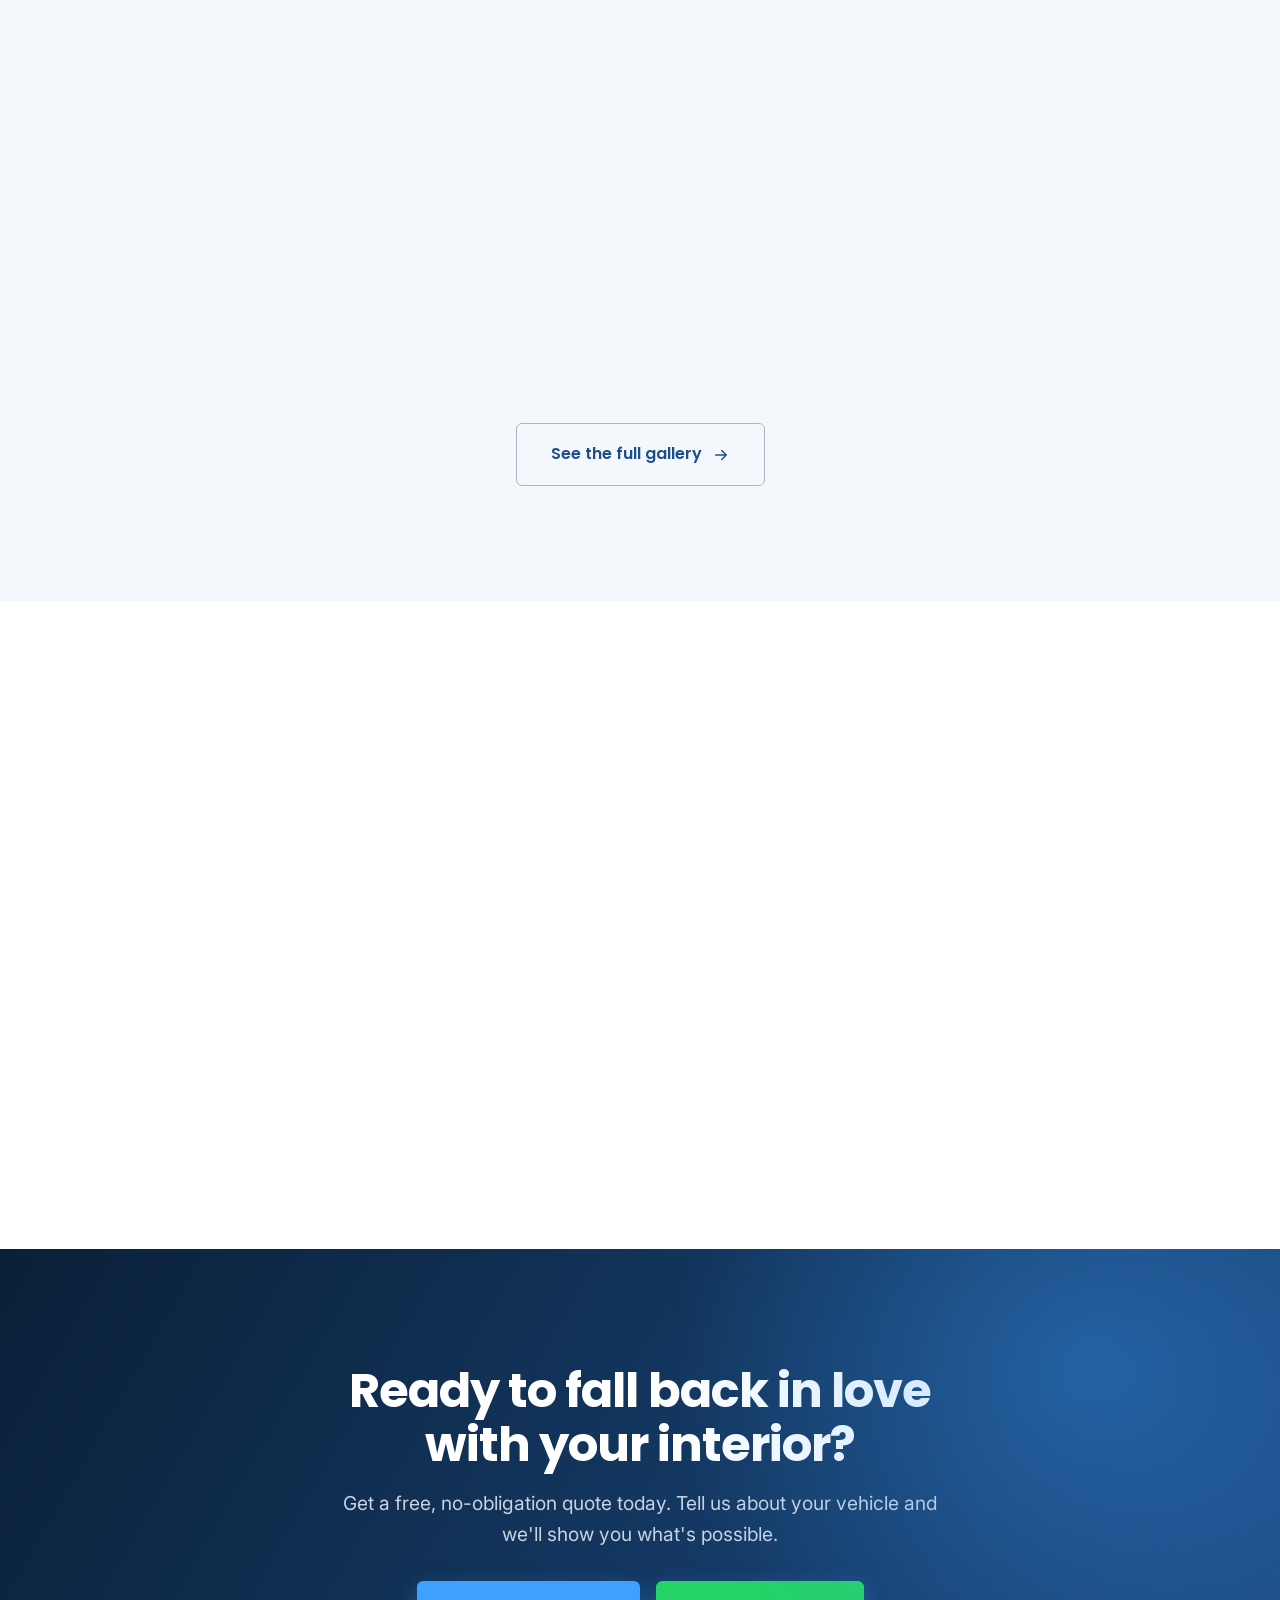
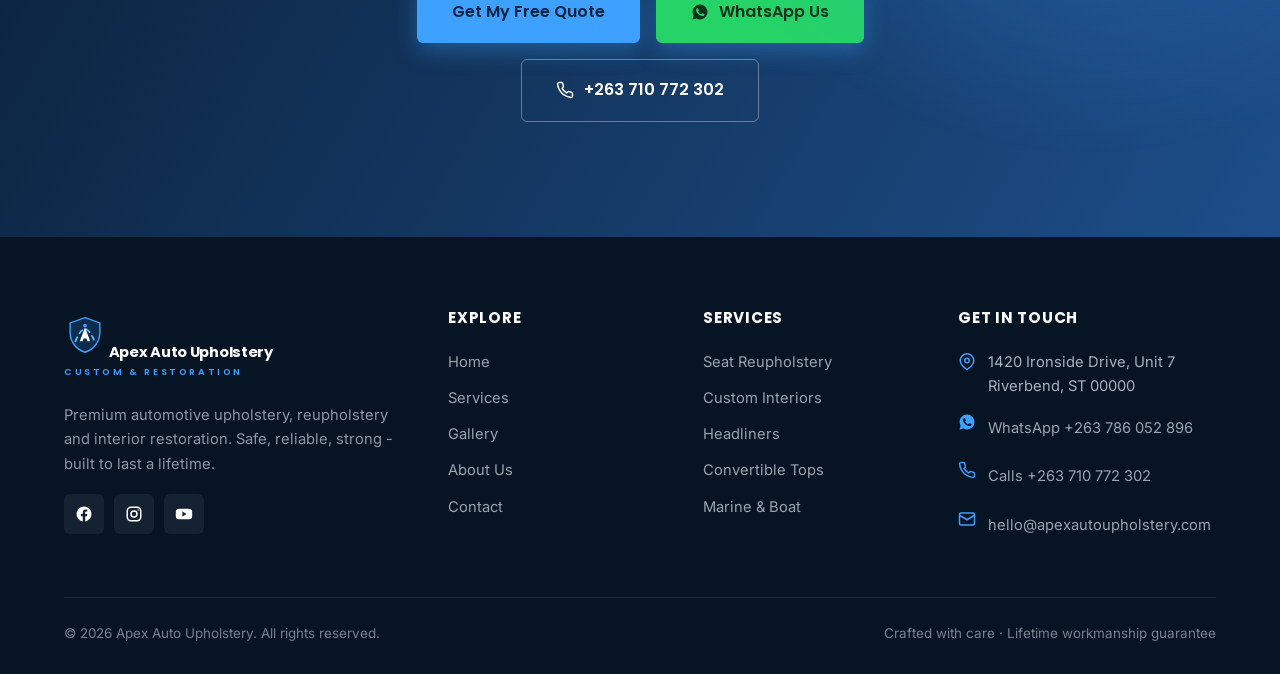
==== commit 8a6f3f0b: "Use real client before/after pairs, add 'The proof is in the stitch'" ====
--- a/index.html
+++ b/index.html
@@ -257,30 +257,37 @@
   <div class="container">
     <div class="sec-head center reveal">
       <span class="eyebrow center">Before &amp; After</span>
-      <h2>The difference is the craftsmanship</h2>
+      <h2>The proof is in the stitch</h2>
       <p class="lead">Real jobs off our workshop floor - cracked, torn and collapsed interiors brought back to better-than-new.</p>
     </div>
     <div class="ba-grid">
       <div class="ba-card reveal">
         <div class="ba-pair">
-          <div class="ba-shot is-before"><span>Before</span><img src="assets/img/before-armrest.jpg" alt="Split and worn black vinyl console armrest" loading="lazy"></div>
-          <div class="ba-shot is-after"><span>After</span><img src="assets/img/after-armrest.jpg" alt="Same armrest re-trimmed in brown leather with contrast stitching" loading="lazy"></div>
-        </div>
-        <div class="ba-body"><h4>Console Armrest Re-Trim</h4><p>A split vinyl lid stripped back and re-covered in soft brown leather, stitched to follow the original lines.</p></div>
+          <div class="ba-shot is-before"><span>Before</span><img src="assets/img/ba1-before-tan-seat.jpg" alt="Faded and cracked tan leather seat stripped out for rebuild" loading="lazy"></div>
+          <div class="ba-shot is-after"><span>After</span><img src="assets/img/ba1-after-black-fabric.jpg" alt="The same seat rebuilt in hard-wearing black fabric" loading="lazy"></div>
+        </div>
+        <div class="ba-body"><h4>Tan Leather to Black Fabric</h4><p>Sun-baked leather past saving. Stripped to the frame, padding renewed, then re-covered in a tough black weave built for daily use.</p></div>
       </div>
       <div class="ba-card reveal d1">
         <div class="ba-pair">
-          <div class="ba-shot is-before"><span>Before</span><img src="assets/img/before-torn-seat.jpg" alt="Tan leather seat with torn panels and exposed foam" loading="lazy"></div>
-          <div class="ba-shot is-after"><span>After</span><img src="assets/img/after-orange-black-seat.jpg" alt="The same seat rebuilt in orange and black leather" loading="lazy"></div>
-        </div>
-        <div class="ba-body"><h4>Seat Rebuild</h4><p>Foam repaired, frame cleaned up, then re-covered in a custom two-tone with an embossed centre panel.</p></div>
+          <div class="ba-shot is-before"><span>Before</span><img src="assets/img/ba2-before-brown-torn.jpg" alt="Brown leather seat cushion split open along the seam" loading="lazy"></div>
+          <div class="ba-shot is-after"><span>After</span><img src="assets/img/ba2-after-brown-fitted.jpg" alt="Rebuilt brown leather rear bench refitted to the vehicle" loading="lazy"></div>
+        </div>
+        <div class="ba-body"><h4>Split Cushion Rebuild</h4><p>A burst seam and collapsed foam on the cushion. Rebuilt in colour-matched brown hide and refitted with the rest of the row.</p></div>
       </div>
       <div class="ba-card reveal d2">
         <div class="ba-pair">
-          <div class="ba-shot is-before"><span>Before</span><img src="assets/img/before-utility-seat.jpg" alt="Cracked and perished vinyl seat cushion and backrest" loading="lazy"></div>
-          <div class="ba-shot is-after"><span>After</span><img src="assets/img/after-grey-black-seat.jpg" alt="Rebuilt seat in grey and black leather" loading="lazy"></div>
-        </div>
-        <div class="ba-body"><h4>Full Restoration</h4><p>Perished vinyl and collapsed padding replaced completely - new foam, new covers, factory-tight finish.</p></div>
+          <div class="ba-shot is-before"><span>Before</span><img src="assets/img/ba4-before-perished-seat.jpg" alt="Perished seat with torn covers and exposed foam" loading="lazy"></div>
+          <div class="ba-shot is-after"><span>After</span><img src="assets/img/ba4-after-cream-fitted.jpg" alt="Cream leather seats fitted back in the car" loading="lazy"></div>
+        </div>
+        <div class="ba-body"><h4>Perished to Pristine</h4><p>Covers torn through to the foam and cracked beyond repair. Fully re-covered in cream leather and back in the car.</p></div>
+      </div>
+      <div class="ba-card ba-card--wide reveal">
+        <div class="ba-pair ba-pair--fit">
+          <div class="ba-shot is-before"><span>Before</span><img src="assets/img/ba3-before-headliner.jpg" alt="Sagging headliner board stripped of its old fabric" loading="lazy"></div>
+          <div class="ba-shot is-after"><span>After</span><img src="assets/img/ba3-after-headliner.jpg" alt="Headliner re-skinned and trim refitted" loading="lazy"></div>
+        </div>
+        <div class="ba-body"><h4>Headliner Re-Skin</h4><p>Old foam-backed fabric perished and sagging. Board cleaned back, re-skinned in fresh liner and every fitting returned to place.</p></div>
       </div>
     </div>
   </div>
--- a/assets/css/style.css
+++ b/assets/css/style.css
@@ -164,7 +164,7 @@
     linear-gradient(115deg, rgba(6,20,36,.94) 0%, rgba(10,32,56,.78) 45%, rgba(6,20,36,.45) 100%),
     radial-gradient(120% 90% at 80% 10%, rgba(62,160,255,.22), transparent 60%);
 }
-.hero-inner { padding: 140px 0 80px; max-width: 760px; }
+.hero-inner { padding-block: 140px 80px; max-width: 760px; }
 .hero h1 { color: #fff; margin: 18px 0 22px; }
 .hero h1 .word { display: inline-block; }
 .hero p.lead { color: rgba(233,240,248,.9); max-width: 560px; }
@@ -452,6 +452,14 @@
 
 /* ---------- before & after ---------- */
 .ba-grid { display: grid; grid-template-columns: repeat(3, 1fr); gap: 28px; }
+.ba-card--wide { grid-column: 1 / -1; }
+/* uncropped pair: match by height, natural widths (for wide trim panels) */
+.ba-pair--fit {
+  display: flex; align-items: center; justify-content: center; gap: 2px;
+  background: var(--navy-950); padding: 2px;
+}
+.ba-pair--fit .ba-shot { aspect-ratio: auto; height: 340px; flex: 0 0 auto; }
+.ba-pair--fit .ba-shot img { width: auto; height: 100%; }
 .ba-card {
   background: #fff; border: 1px solid var(--steel-100); border-radius: var(--r-lg);
   overflow: hidden; box-shadow: var(--shadow-sm);
@@ -487,6 +495,9 @@
 
 @media (max-width: 900px) {
   .ba-grid { grid-template-columns: 1fr; gap: 22px; }
+  .ba-pair--fit { flex-direction: column; }
+  .ba-pair--fit .ba-shot { height: auto; width: 100%; max-height: 300px; }
+  .ba-pair--fit .ba-shot img { width: 100%; height: 100%; object-fit: contain; }
 }
 @media (max-width: 560px) {
   .wa-float { padding: 14px; right: 16px; bottom: 16px; }
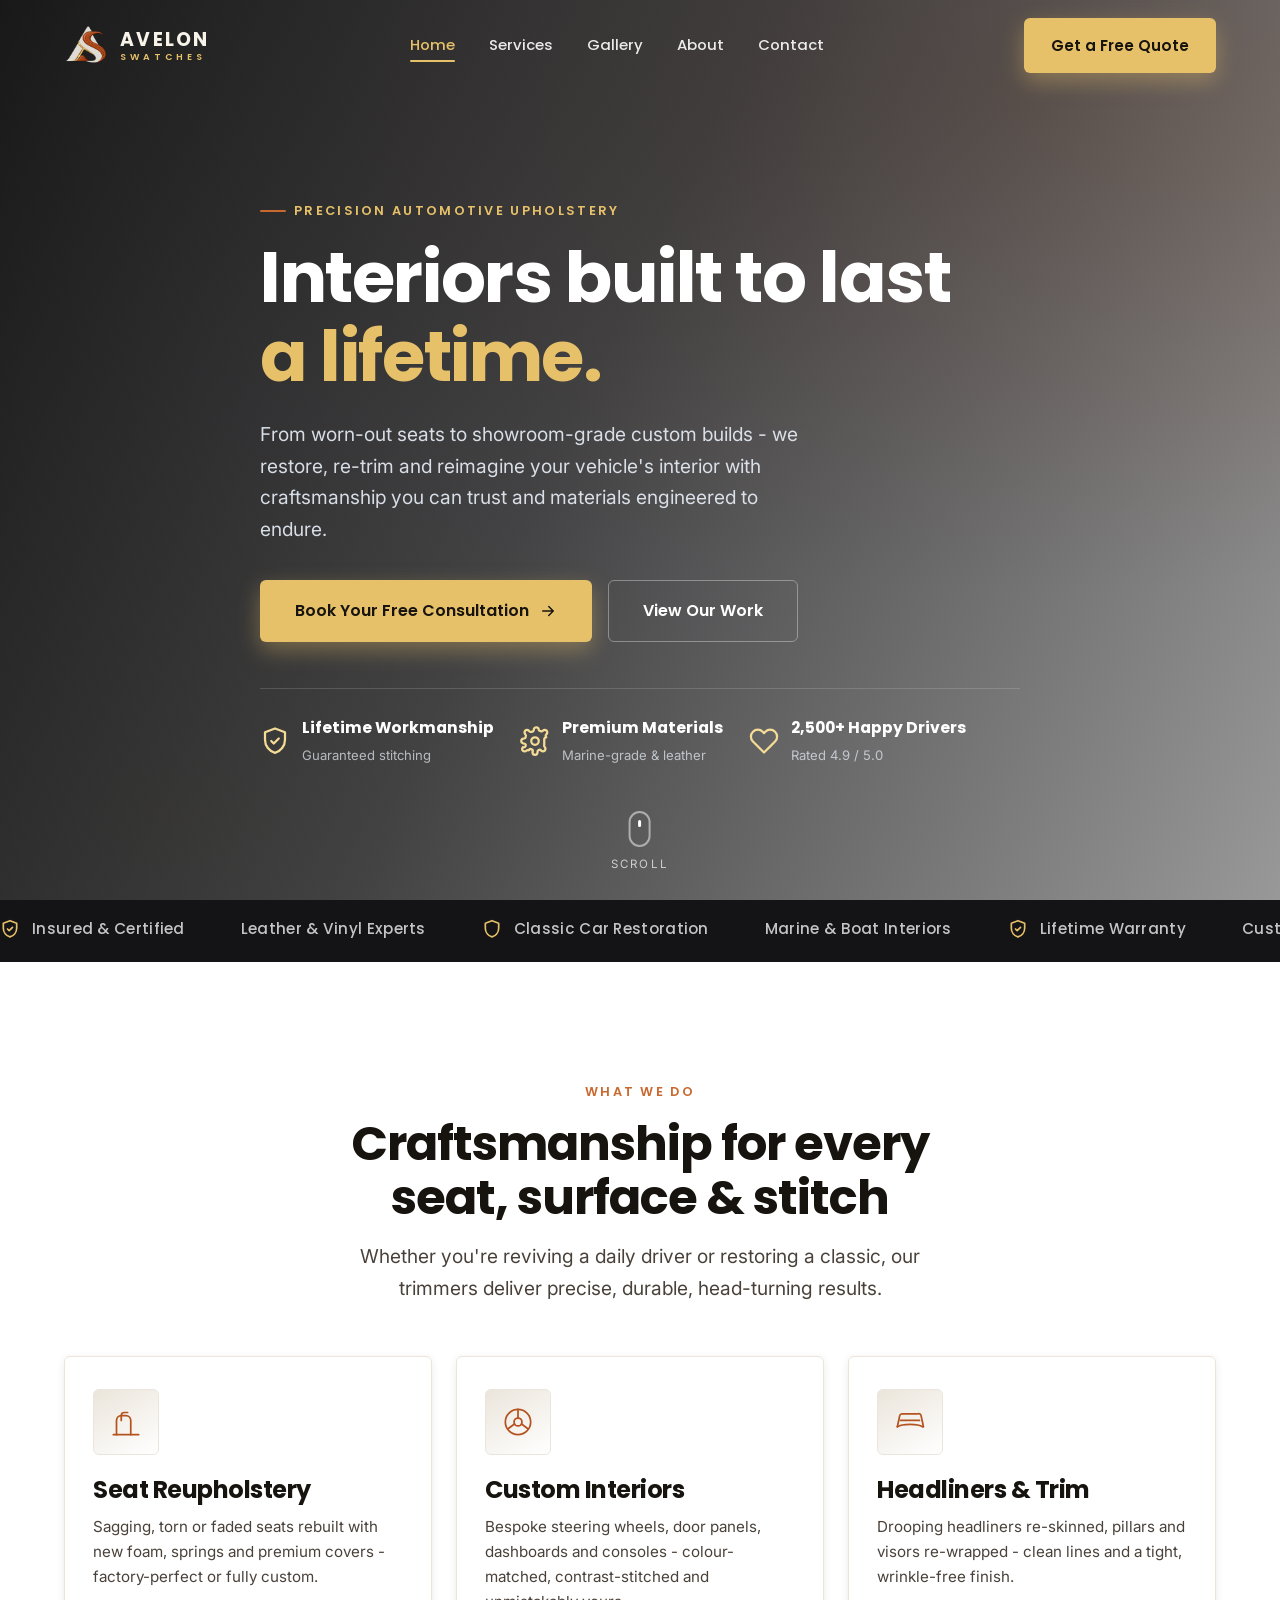
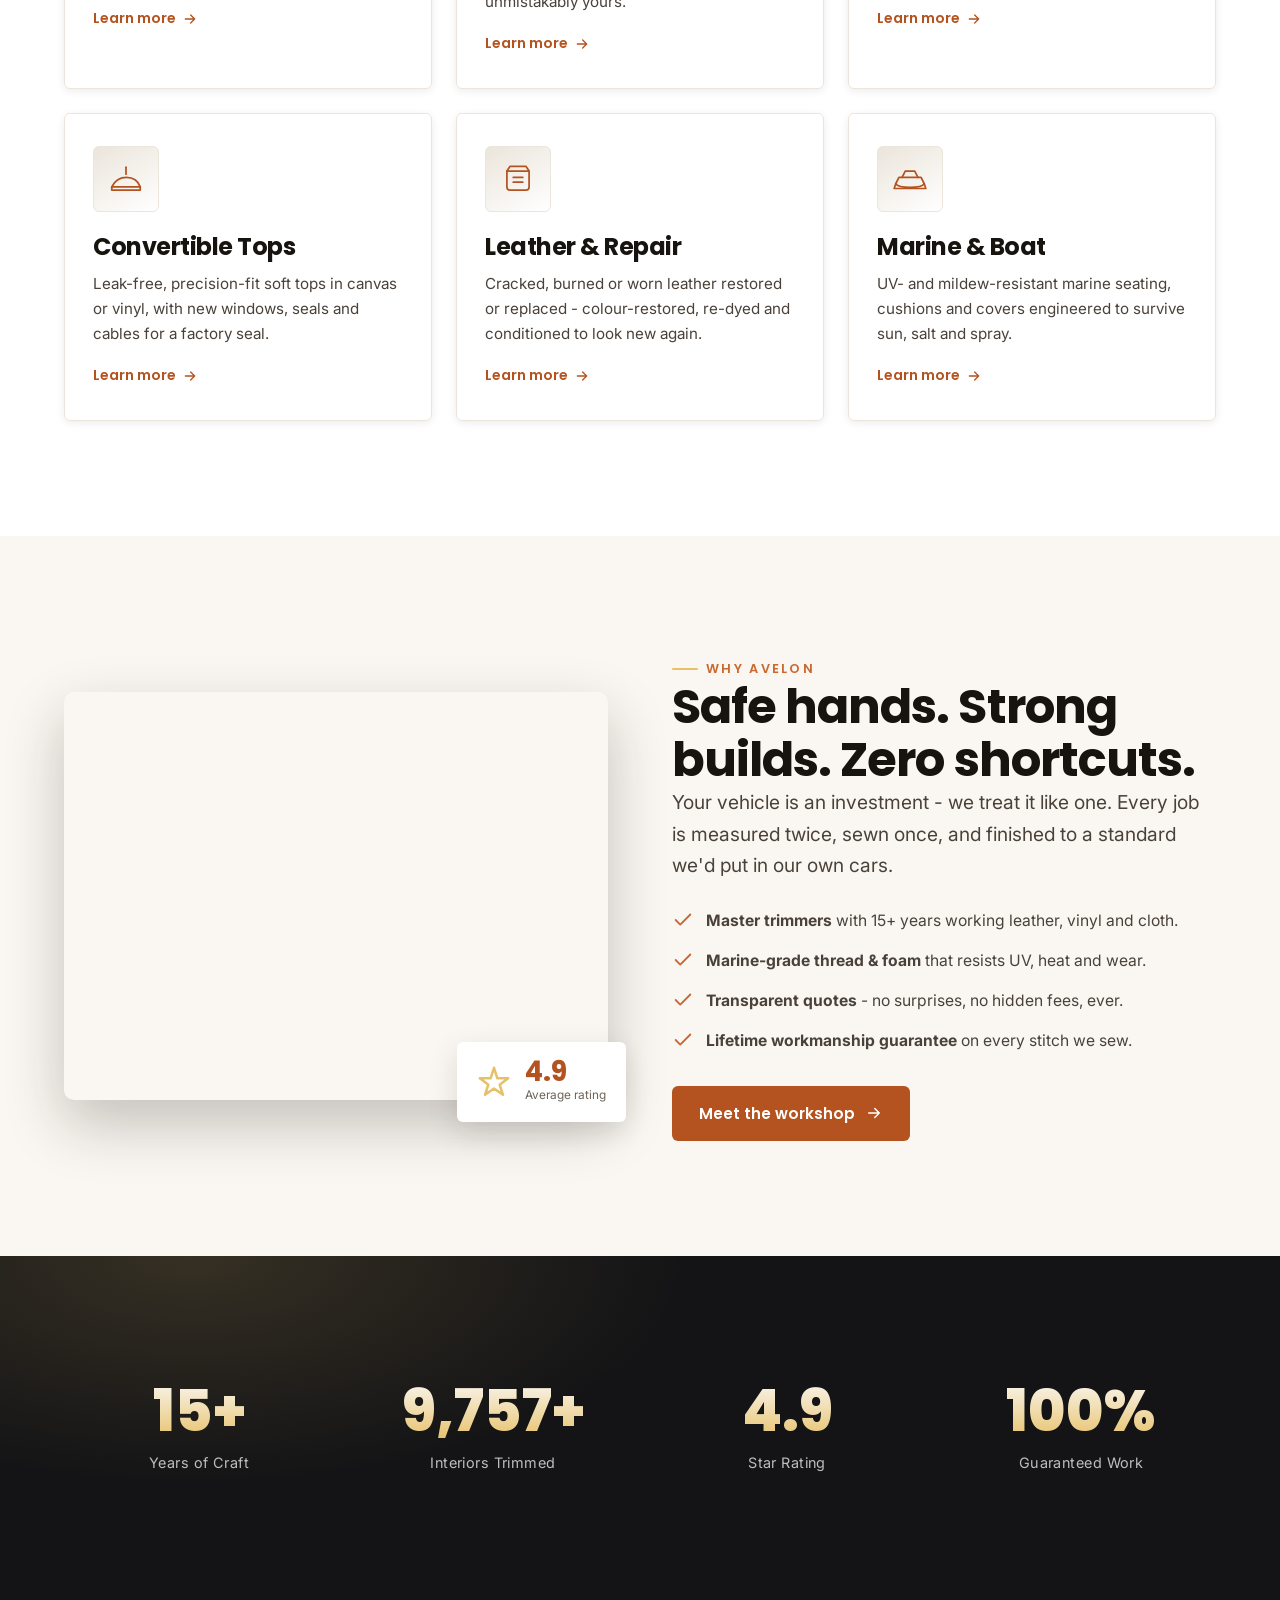
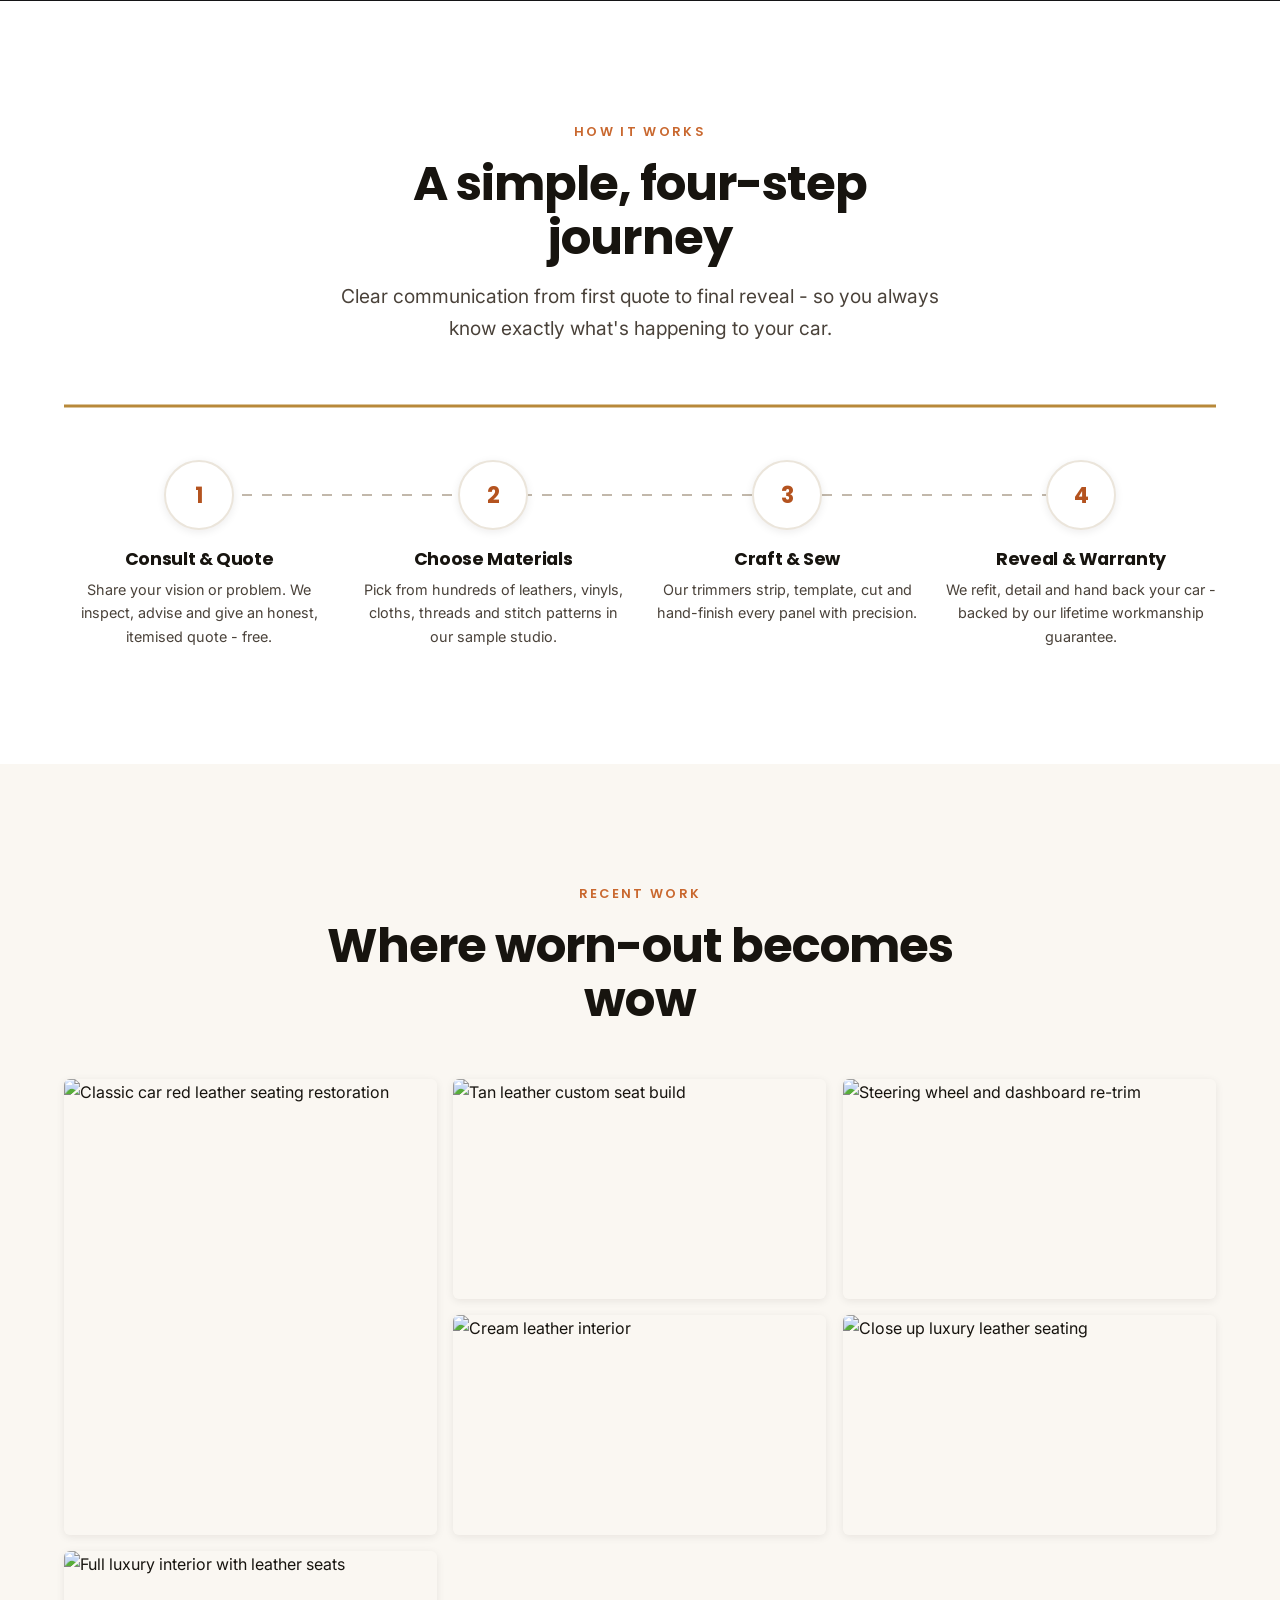
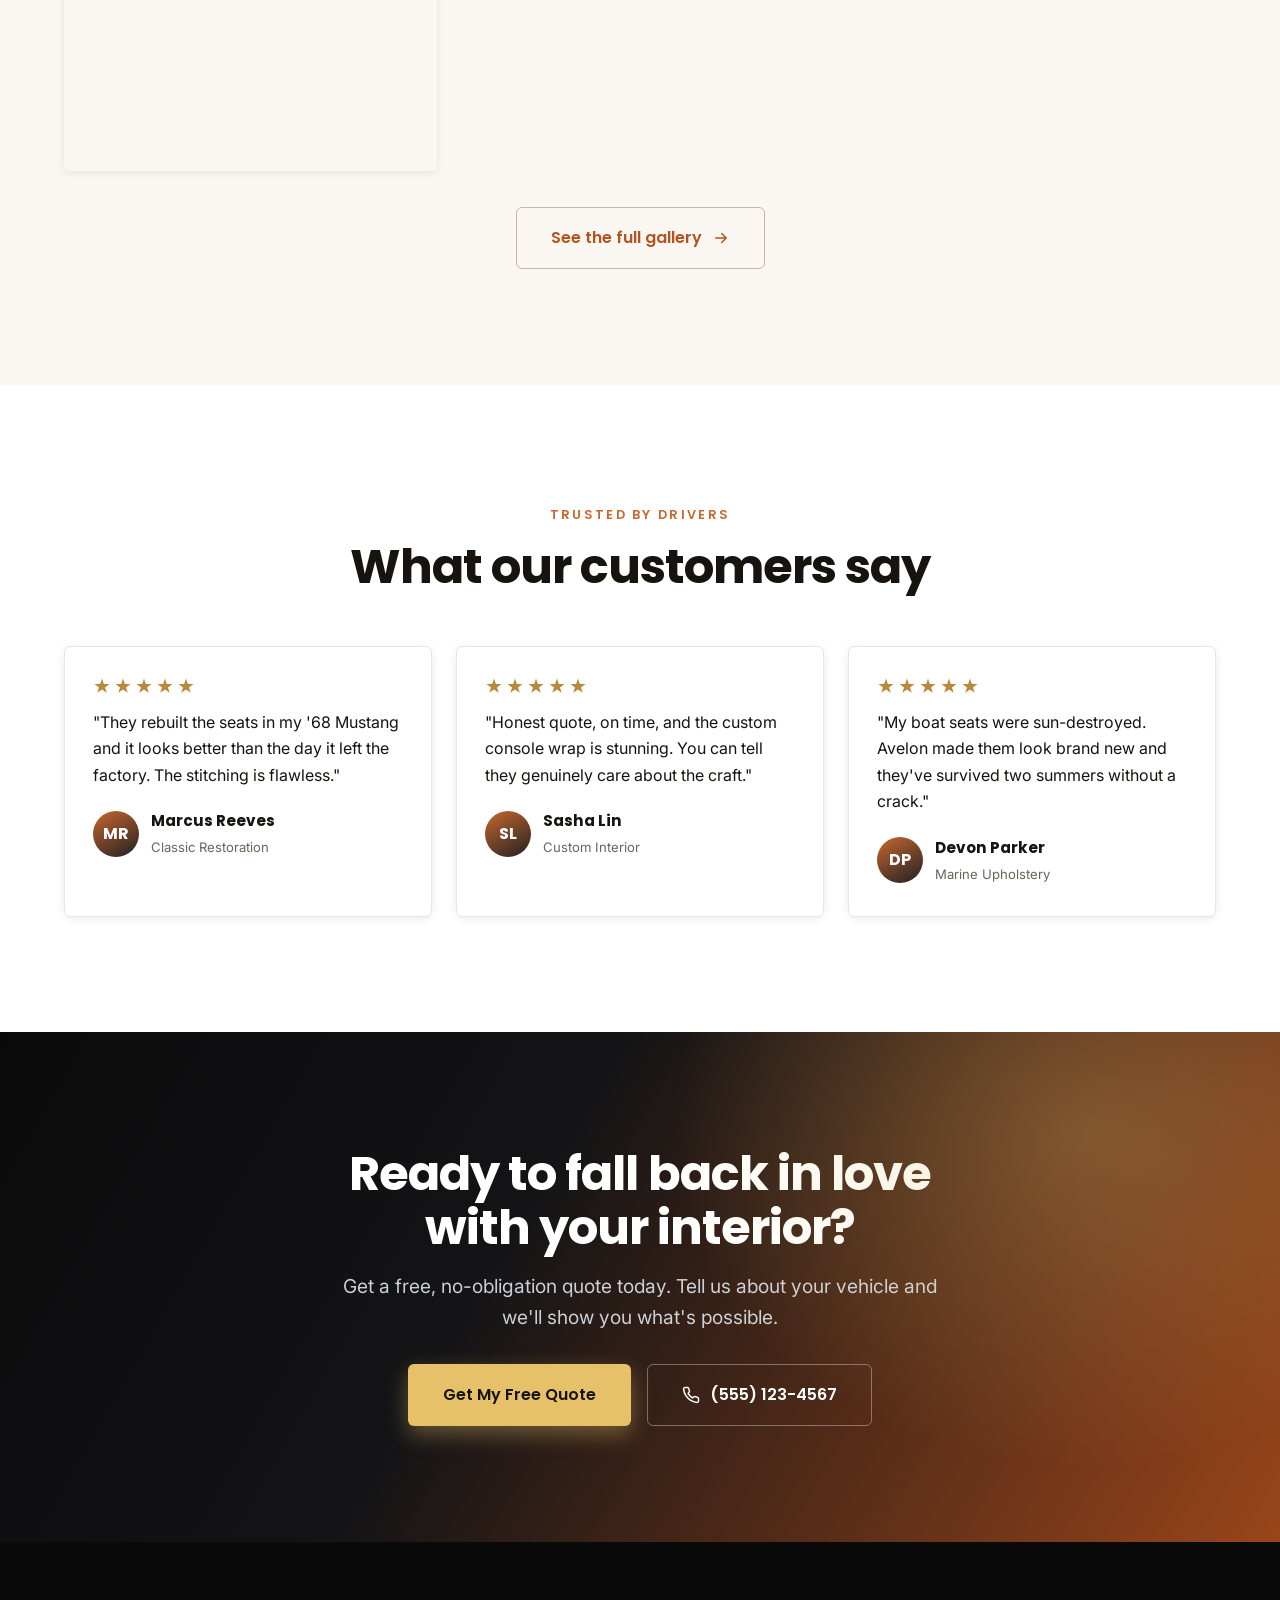
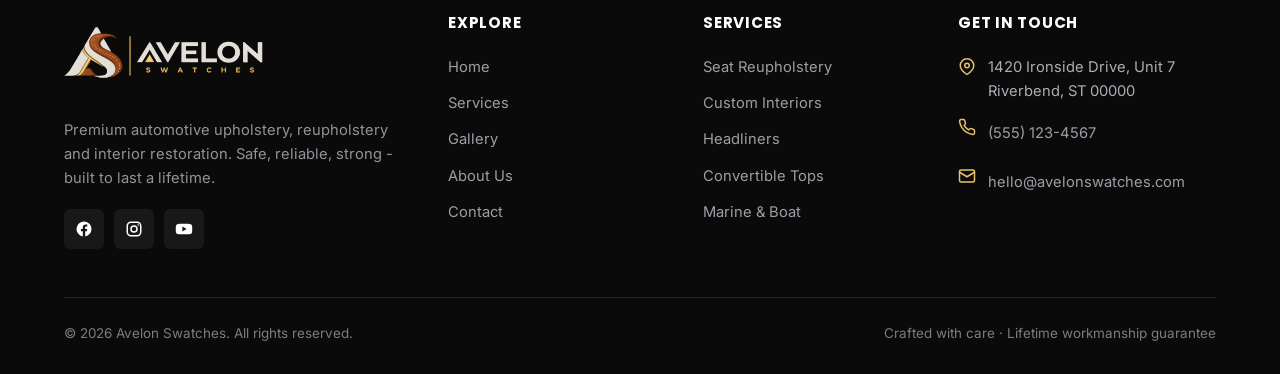
==== commit ae404706: "Rebrand to Avelon Swatches: new logo, leather-and-gold palette, favicons Replace the Apex Auto Uphol" ====
--- a/index.html
+++ b/index.html
@@ -3,11 +3,16 @@
 <head>
 <meta charset="UTF-8" />
 <meta name="viewport" content="width=device-width, initial-scale=1.0" />
-<title>Apex Auto Upholstery - Custom Interiors, Reupholstery & Restoration</title>
-<meta name="description" content="Apex Auto Upholstery crafts premium custom car interiors, seat reupholstery, headliners, convertible tops and full restorations. Trusted, reliable, built to last." />
+<title>Avelon Swatches - Custom Interiors, Reupholstery & Restoration</title>
+<meta name="description" content="Avelon Swatches crafts premium custom car interiors, seat reupholstery, headliners, convertible tops and full restorations. Trusted, reliable, built to last." />
 <link rel="preconnect" href="https://fonts.googleapis.com" />
 <link rel="preconnect" href="https://fonts.gstatic.com" crossorigin />
 <link href="https://fonts.googleapis.com/css2?family=Poppins:wght@500;600;700;800&family=Inter:wght@400;500;600&display=swap" rel="stylesheet" />
+<link rel="icon" href="favicon.ico" sizes="any" />
+<link rel="icon" type="image/png" sizes="32x32" href="assets/img/favicon-32.png" />
+<link rel="icon" type="image/png" sizes="16x16" href="assets/img/favicon-16.png" />
+<link rel="apple-touch-icon" href="assets/img/apple-touch-icon.png" />
+<meta name="theme-color" content="#141416" />
 <link rel="stylesheet" href="assets/css/style.css" />
 <script>document.documentElement.classList.add('js');</script>
 </head>
@@ -16,14 +21,12 @@
 <!-- ===================== HEADER ===================== -->
 <header class="site-header">
   <div class="container nav">
-    <a href="index.html" class="brand" aria-label="Apex Auto Upholstery home">
-      <svg class="brand-mark" viewBox="0 0 48 48" fill="none" xmlns="http://www.w3.org/2000/svg" aria-hidden="true">
-        <path d="M24 3l17 6v11c0 11-7.3 19.5-17 22.6C14.3 39.5 7 31 7 20V9l17-6z" fill="#0e2c4d" stroke="#3ea0ff" stroke-width="1.6"/>
-        <path class="thread" d="M13 30c4-9 7.5-14 11-14s7 5 11 14" stroke="#63c2ff" stroke-width="2" stroke-linecap="round"/>
-        <path d="M24 14l6 16h-3.2l-1.1-3.2h-3.4L21.2 30H18l6-16z" fill="#ffffff"/>
-        <circle class="needle" cx="24" cy="12" r="2.1" fill="#3ea0ff"/>
-      </svg>
-      <span>Apex Auto Upholstery<small>Custom &amp; Restoration</small></span>
+    <a href="index.html" class="brand" aria-label="Avelon Swatches home">
+      <span class="brand-mark">
+        <img class="mark-light" src="assets/img/logo-mark-light.png" alt="" width="44" height="44" decoding="async" />
+        <img class="mark-dark" src="assets/img/logo-mark.png" alt="" width="44" height="44" decoding="async" />
+      </span>
+      <span>Avelon<small>Swatches</small></span>
     </a>
     <nav class="nav-links" aria-label="Primary">
       <a href="index.html" class="active">Home</a>
@@ -42,7 +45,7 @@
 <!-- ===================== HERO ===================== -->
 <section class="hero">
   <div class="hero-media">
-    <video autoplay muted loop playsinline poster="assets/img/seats-black-pair.jpg">
+    <video autoplay muted loop playsinline poster="assets/img/hero-leather.jpg">
       <source src="assets/video/hero-interior.mp4" type="video/mp4" />
     </video>
   </div>
@@ -194,7 +197,7 @@
     <div class="split">
       <div class="split-media reveal">
         <div class="media-frame">
-          <video autoplay muted loop playsinline poster="assets/img/seat-toyota-fitted.jpg">
+          <video autoplay muted loop playsinline poster="assets/img/stitching.jpg">
             <source src="assets/video/dashboard.mp4" type="video/mp4" />
           </video>
         </div>
@@ -204,7 +207,7 @@
         </div>
       </div>
       <div class="split-body reveal d1">
-        <span class="eyebrow">Why Apex</span>
+        <span class="eyebrow">Why Avelon</span>
         <h2>Safe hands. Strong builds. Zero shortcuts.</h2>
         <p class="lead">Your vehicle is an investment - we treat it like one. Every job is measured twice, sewn once, and finished to a standard we'd put in our own cars.</p>
         <ul class="check-list">
@@ -252,47 +255,6 @@
 </section>
 
 <!-- ===================== GALLERY PREVIEW ===================== -->
-<!-- ===================== BEFORE &amp; AFTER ===================== -->
-<section class="section-pad" style="background:#fff">
-  <div class="container">
-    <div class="sec-head center reveal">
-      <span class="eyebrow center">Before &amp; After</span>
-      <h2>The proof is in the stitch</h2>
-      <p class="lead">Real jobs off our workshop floor - cracked, torn and collapsed interiors brought back to better-than-new.</p>
-    </div>
-    <div class="ba-grid">
-      <div class="ba-card reveal">
-        <div class="ba-pair">
-          <div class="ba-shot is-before"><span>Before</span><img src="assets/img/ba1-before-tan-seat.jpg" alt="Faded and cracked tan leather seat stripped out for rebuild" loading="lazy"></div>
-          <div class="ba-shot is-after"><span>After</span><img src="assets/img/ba1-after-black-fabric.jpg" alt="The same seat rebuilt in hard-wearing black fabric" loading="lazy"></div>
-        </div>
-        <div class="ba-body"><h4>Tan Leather to Black Fabric</h4><p>Sun-baked leather past saving. Stripped to the frame, padding renewed, then re-covered in a tough black weave built for daily use.</p></div>
-      </div>
-      <div class="ba-card reveal d1">
-        <div class="ba-pair">
-          <div class="ba-shot is-before"><span>Before</span><img src="assets/img/ba2-before-brown-torn.jpg" alt="Brown leather seat cushion split open along the seam" loading="lazy"></div>
-          <div class="ba-shot is-after"><span>After</span><img src="assets/img/ba2-after-brown-fitted.jpg" alt="Rebuilt brown leather rear bench refitted to the vehicle" loading="lazy"></div>
-        </div>
-        <div class="ba-body"><h4>Split Cushion Rebuild</h4><p>A burst seam and collapsed foam on the cushion. Rebuilt in colour-matched brown hide and refitted with the rest of the row.</p></div>
-      </div>
-      <div class="ba-card reveal d2">
-        <div class="ba-pair">
-          <div class="ba-shot is-before"><span>Before</span><img src="assets/img/ba4-before-perished-seat.jpg" alt="Perished seat with torn covers and exposed foam" loading="lazy"></div>
-          <div class="ba-shot is-after"><span>After</span><img src="assets/img/ba4-after-cream-fitted.jpg" alt="Cream leather seats fitted back in the car" loading="lazy"></div>
-        </div>
-        <div class="ba-body"><h4>Perished to Pristine</h4><p>Covers torn through to the foam and cracked beyond repair. Fully re-covered in cream leather and back in the car.</p></div>
-      </div>
-      <div class="ba-card ba-card--wide reveal">
-        <div class="ba-pair ba-pair--fit">
-          <div class="ba-shot is-before"><span>Before</span><img src="assets/img/ba3-before-headliner.jpg" alt="Sagging headliner board stripped of its old fabric" loading="lazy"></div>
-          <div class="ba-shot is-after"><span>After</span><img src="assets/img/ba3-after-headliner.jpg" alt="Headliner re-skinned and trim refitted" loading="lazy"></div>
-        </div>
-        <div class="ba-body"><h4>Headliner Re-Skin</h4><p>Old foam-backed fabric perished and sagging. Board cleaned back, re-skinned in fresh liner and every fitting returned to place.</p></div>
-      </div>
-    </div>
-  </div>
-</section>
-
 <section class="section-pad" style="background:var(--paper)">
   <div class="container">
     <div class="sec-head center reveal">
@@ -300,14 +262,13 @@
       <h2>Where worn-out becomes wow</h2>
     </div>
     <div class="gallery-grid masonry">
-      <div class="g-item reveal"><img src="assets/img/seats-black-perforated.jpg" alt="Perforated black leather seat pair, fully rebuilt" loading="lazy"><div class="g-overlay"><span class="g-tag">Seat Rebuild</span><h4>Perforated Black Leather Pair</h4></div></div>
-      <div class="g-item reveal d1"><img src="assets/img/seats-brown-pair.jpg" alt="Brown leather front seat pair after re-trim" loading="lazy"><div class="g-overlay"><span class="g-tag">Full Re-Trim</span><h4>Brown Leather Seat Pair</h4></div></div>
-      <div class="g-item reveal d2"><img src="assets/img/after-orange-black-seat.jpg" alt="Custom orange and black two-tone seat build" loading="lazy"><div class="g-overlay"><span class="g-tag">Custom Build</span><h4>Orange &amp; Black Two-Tone</h4></div></div>
-      <div class="g-item reveal d1"><img src="assets/img/seats-grey-pair.jpg" alt="Grey and black leather seat pair after rebuild" loading="lazy"><div class="g-overlay"><span class="g-tag">Seat Rebuild</span><h4>Grey Two-Tone Pair</h4></div></div>
-      <div class="g-item reveal d2"><img src="assets/img/seat-toyota-fitted.jpg" alt="Toyota seat covers with embroidered logo, fitted" loading="lazy"><div class="g-overlay"><span class="g-tag">Fitted</span><h4>Embroidered Toyota Set</h4></div></div>
-      <div class="g-item reveal d3"><img src="assets/img/door-panel-beige.jpg" alt="Beige leather door panel refitted to a Prado" loading="lazy"><div class="g-overlay"><span class="g-tag">Door Trim</span><h4>Beige Door Panel Refit</h4></div></div>
-    </div>
-
+      <div class="g-item reveal"><img src="assets/img/gallery-2.jpg" alt="Classic car red leather seating restoration" loading="lazy"><div class="g-overlay"><span class="g-tag">Restoration</span><h4>Classic Red Leather Revival</h4></div></div>
+      <div class="g-item reveal d1"><img src="assets/img/seats.jpg" alt="Tan leather custom seat build" loading="lazy"><div class="g-overlay"><span class="g-tag">Custom</span><h4>Tan Diamond-Stitch Seats</h4></div></div>
+      <div class="g-item reveal d2"><img src="assets/img/dashboard.jpg" alt="Steering wheel and dashboard re-trim" loading="lazy"><div class="g-overlay"><span class="g-tag">Interior</span><h4>Wheel &amp; Dash Re-Trim</h4></div></div>
+      <div class="g-item reveal d1"><img src="assets/img/cream-interior.jpg" alt="Cream leather interior" loading="lazy"><div class="g-overlay"><span class="g-tag">Luxury</span><h4>Cream Full Interior</h4></div></div>
+      <div class="g-item reveal d2"><img src="assets/img/gallery-1.jpg" alt="Close up luxury leather seating" loading="lazy"><div class="g-overlay"><span class="g-tag">Detail</span><h4>Precision Leather Work</h4></div></div>
+      <div class="g-item reveal d3"><img src="assets/img/luxury-interior.jpg" alt="Full luxury interior with leather seats" loading="lazy"><div class="g-overlay"><span class="g-tag">Full Build</span><h4>Executive Interior</h4></div></div>
+    </div>
     <div class="text-center" style="margin-top:36px">
       <a href="gallery.html" class="btn btn--outline btn--lg">See the full gallery
         <svg viewBox="0 0 24 24" fill="none" stroke="currentColor" stroke-width="2" stroke-linecap="round" stroke-linejoin="round"><path d="M5 12h14M13 6l6 6-6 6"/></svg>
@@ -354,7 +315,7 @@
           <svg viewBox="0 0 24 24" fill="currentColor"><path d="M12 2l2.4 7.4H22l-6 4.5 2.3 7.1L12 16.6 5.7 21l2.3-7.1-6-4.5h7.6z"/></svg>
           <svg viewBox="0 0 24 24" fill="currentColor"><path d="M12 2l2.4 7.4H22l-6 4.5 2.3 7.1L12 16.6 5.7 21l2.3-7.1-6-4.5h7.6z"/></svg>
         </div>
-        <p>"My boat seats were sun-destroyed. Apex made them look brand new and they've survived two summers without a crack."</p>
+        <p>"My boat seats were sun-destroyed. Avelon made them look brand new and they've survived two summers without a crack."</p>
         <div class="who"><div class="avatar">DP</div><div><b>Devon Parker</b><span>Marine Upholstery</span></div></div>
       </div>
     </div>
@@ -368,13 +329,9 @@
     <p class="lead">Get a free, no-obligation quote today. Tell us about your vehicle and we'll show you what's possible.</p>
     <div class="cta-actions">
       <a href="contact.html" class="btn btn--accent btn--lg">Get My Free Quote</a>
-      <a href="https://wa.me/263786052896" target="_blank" rel="noopener" class="btn btn--accent btn--lg" style="background:#25d366;border-color:#25d366;color:#06331a">
-        <svg viewBox="0 0 24 24" fill="currentColor" aria-hidden="true"><path d="M12.04 2C6.58 2 2.13 6.45 2.13 11.91c0 1.75.46 3.45 1.32 4.95L2 22l5.25-1.38a9.9 9.9 0 004.79 1.22h.01c5.46 0 9.9-4.45 9.9-9.91 0-2.65-1.03-5.14-2.9-7.01A9.82 9.82 0 0012.04 2zm5.8 14.06c-.24.68-1.42 1.31-1.96 1.36-.5.05-.98.23-3.3-.69-2.78-1.1-4.55-3.94-4.69-4.13-.14-.18-1.13-1.5-1.13-2.87 0-1.36.71-2.03.96-2.31.25-.28.55-.35.73-.35.18 0 .37 0 .53.01.17.01.4-.06.62.48.24.57.8 1.96.87 2.1.07.14.12.31.02.49-.09.18-.14.29-.28.45-.14.16-.29.35-.42.47-.14.14-.28.29-.12.57.16.28.72 1.19 1.55 1.93 1.07.95 1.97 1.25 2.25 1.39.28.14.44.12.6-.07.17-.19.7-.81.88-1.09.18-.28.37-.23.62-.14.25.09 1.6.75 1.87.89.28.14.46.21.53.32.07.12.07.66-.17 1.34z"/></svg>
-        WhatsApp Us
-      </a>
-      <a href="tel:+263710772302" class="btn btn--ghost btn--lg">
+      <a href="tel:+15551234567" class="btn btn--ghost btn--lg">
         <svg viewBox="0 0 24 24" fill="none" stroke="currentColor" stroke-width="2" stroke-linecap="round" stroke-linejoin="round"><path d="M22 16.9v3a2 2 0 01-2.2 2 19.8 19.8 0 01-8.6-3.1 19.5 19.5 0 01-6-6 19.8 19.8 0 01-3.1-8.7A2 2 0 014.1 2h3a2 2 0 012 1.7c.1.9.4 1.8.7 2.7a2 2 0 01-.5 2.1L8.1 9.9a16 16 0 006 6l1.4-1.2a2 2 0 012.1-.5c.9.3 1.8.6 2.7.7a2 2 0 011.7 2z"/></svg>
-        +263 710 772 302
+        (555) 123-4567
       </a>
     </div>
   </div>
@@ -385,14 +342,8 @@
   <div class="container">
     <div class="footer-grid">
       <div class="footer-col">
-        <a href="index.html" class="brand">
-          <svg class="brand-mark" viewBox="0 0 48 48" fill="none" xmlns="http://www.w3.org/2000/svg" aria-hidden="true">
-            <path d="M24 3l17 6v11c0 11-7.3 19.5-17 22.6C14.3 39.5 7 31 7 20V9l17-6z" fill="#0e2c4d" stroke="#3ea0ff" stroke-width="1.6"/>
-            <path class="thread" d="M13 30c4-9 7.5-14 11-14s7 5 11 14" stroke="#63c2ff" stroke-width="2" stroke-linecap="round"/>
-            <path d="M24 14l6 16h-3.2l-1.1-3.2h-3.4L21.2 30H18l6-16z" fill="#ffffff"/>
-            <circle class="needle" cx="24" cy="12" r="2.1" fill="#3ea0ff"/>
-          </svg>
-          <span>Apex Auto Upholstery<small>Custom &amp; Restoration</small></span>
+        <a href="index.html" class="brand-lockup" aria-label="Avelon Swatches home">
+          <img src="assets/img/logo-full-light.png" alt="Avelon Swatches" width="1400" height="521" />
         </a>
         <p>Premium automotive upholstery, reupholstery and interior restoration. Safe, reliable, strong - built to last a lifetime.</p>
         <div class="socials">
@@ -421,21 +372,18 @@
         <h4>Get in Touch</h4>
         <ul class="footer-contact">
           <li><svg viewBox="0 0 24 24" fill="none" stroke="currentColor" stroke-width="2" stroke-linecap="round" stroke-linejoin="round"><path d="M21 10c0 6-9 12-9 12s-9-6-9-12a9 9 0 0118 0z"/><circle cx="12" cy="10" r="3"/></svg><span>1420 Ironside Drive, Unit 7<br>Riverbend, ST 00000</span></li>
-          <li><svg viewBox="0 0 24 24" fill="currentColor" aria-hidden="true"><path d="M12.04 2C6.58 2 2.13 6.45 2.13 11.91c0 1.75.46 3.45 1.32 4.95L2 22l5.25-1.38a9.9 9.9 0 004.79 1.22h.01c5.46 0 9.9-4.45 9.9-9.91 0-2.65-1.03-5.14-2.9-7.01A9.82 9.82 0 0012.04 2zm5.8 14.06c-.24.68-1.42 1.31-1.96 1.36-.5.05-.98.23-3.3-.69-2.78-1.1-4.55-3.94-4.69-4.13-.14-.18-1.13-1.5-1.13-2.87 0-1.36.71-2.03.96-2.31.25-.28.55-.35.73-.35.18 0 .37 0 .53.01.17.01.4-.06.62.48.24.57.8 1.96.87 2.1.07.14.12.31.02.49-.09.18-.14.29-.28.45-.14.16-.29.35-.42.47-.14.14-.28.29-.12.57.16.28.72 1.19 1.55 1.93 1.07.95 1.97 1.25 2.25 1.39.28.14.44.12.6-.07.17-.19.7-.81.88-1.09.18-.28.37-.23.62-.14.25.09 1.6.75 1.87.89.28.14.46.21.53.32.07.12.07.66-.17 1.34z"/></svg><a href="https://wa.me/263786052896" target="_blank" rel="noopener">WhatsApp +263 786 052 896</a></li>
-          <li><svg viewBox="0 0 24 24" fill="none" stroke="currentColor" stroke-width="2" stroke-linecap="round" stroke-linejoin="round"><path d="M22 16.9v3a2 2 0 01-2.2 2 19.8 19.8 0 01-8.6-3.1 19.5 19.5 0 01-6-6 19.8 19.8 0 01-3.1-8.7A2 2 0 014.1 2h3a2 2 0 012 1.7c.1.9.4 1.8.7 2.7a2 2 0 01-.5 2.1L8.1 9.9a16 16 0 006 6l1.4-1.2a2 2 0 012.1-.5c.9.3 1.8.6 2.7.7a2 2 0 011.7 2z"/></svg><a href="tel:+263710772302">Calls +263 710 772 302</a></li>
-          <li><svg viewBox="0 0 24 24" fill="none" stroke="currentColor" stroke-width="2" stroke-linecap="round" stroke-linejoin="round"><path d="M4 4h16a2 2 0 012 2v12a2 2 0 01-2 2H4a2 2 0 01-2-2V6a2 2 0 012-2z"/><path d="M22 7l-10 6L2 7"/></svg><a href="mailto:hello@apexautoupholstery.com">hello@apexautoupholstery.com</a></li>
+          <li><svg viewBox="0 0 24 24" fill="none" stroke="currentColor" stroke-width="2" stroke-linecap="round" stroke-linejoin="round"><path d="M22 16.9v3a2 2 0 01-2.2 2 19.8 19.8 0 01-8.6-3.1 19.5 19.5 0 01-6-6 19.8 19.8 0 01-3.1-8.7A2 2 0 014.1 2h3a2 2 0 012 1.7c.1.9.4 1.8.7 2.7a2 2 0 01-.5 2.1L8.1 9.9a16 16 0 006 6l1.4-1.2a2 2 0 012.1-.5c.9.3 1.8.6 2.7.7a2 2 0 011.7 2z"/></svg><a href="tel:+15551234567">(555) 123-4567</a></li>
+          <li><svg viewBox="0 0 24 24" fill="none" stroke="currentColor" stroke-width="2" stroke-linecap="round" stroke-linejoin="round"><path d="M4 4h16a2 2 0 012 2v12a2 2 0 01-2 2H4a2 2 0 01-2-2V6a2 2 0 012-2z"/><path d="M22 7l-10 6L2 7"/></svg><a href="mailto:hello@avelonswatches.com">hello@avelonswatches.com</a></li>
         </ul>
       </div>
     </div>
     <div class="footer-bottom">
-      <span>&copy; <span data-year>2026</span> Apex Auto Upholstery. All rights reserved.</span>
+      <span>&copy; <span data-year>2026</span> Avelon Swatches. All rights reserved.</span>
       <span>Crafted with care &middot; Lifetime workmanship guarantee</span>
     </div>
   </div>
 </footer>
 
 <script src="assets/js/main.js"></script>
-
-<a class="wa-float" href="https://wa.me/263786052896" target="_blank" rel="noopener" aria-label="Chat with us on WhatsApp"><svg viewBox="0 0 24 24" fill="currentColor" aria-hidden="true"><path d="M12.04 2C6.58 2 2.13 6.45 2.13 11.91c0 1.75.46 3.45 1.32 4.95L2 22l5.25-1.38a9.9 9.9 0 004.79 1.22h.01c5.46 0 9.9-4.45 9.9-9.91 0-2.65-1.03-5.14-2.9-7.01A9.82 9.82 0 0012.04 2zm5.8 14.06c-.24.68-1.42 1.31-1.96 1.36-.5.05-.98.23-3.3-.69-2.78-1.1-4.55-3.94-4.69-4.13-.14-.18-1.13-1.5-1.13-2.87 0-1.36.71-2.03.96-2.31.25-.28.55-.35.73-.35.18 0 .37 0 .53.01.17.01.4-.06.62.48.24.57.8 1.96.87 2.1.07.14.12.31.02.49-.09.18-.14.29-.28.45-.14.16-.29.35-.42.47-.14.14-.28.29-.12.57.16.28.72 1.19 1.55 1.93 1.07.95 1.97 1.25 2.25 1.39.28.14.44.12.6-.07.17-.19.7-.81.88-1.09.18-.28.37-.23.62-.14.25.09 1.6.75 1.87.89.28.14.46.21.53.32.07.12.07.66-.17 1.34z"/></svg><span class="wa-label">WhatsApp us</span></a>
 </body>
 </html>
--- a/assets/css/style.css
+++ b/assets/css/style.css
@@ -1,39 +1,46 @@
 /* ==========================================================================
-   Apex Auto Upholstery - global stylesheet
-   Palette: deep navy + steel blue. Radius: sm (6px).
+   Avelon Swatches - global stylesheet
+   Palette: black leather + cognac hide + gold thread (drawn from the AS mark).
+   Radius: sm (6px).
    ========================================================================== */
 
 :root {
-  /* Brand palette - safe, reliable, strong */
-  --navy-950: #061424;
-  --navy-900: #0a2038;
-  --navy-800: #0e2c4d;
-  --navy-700: #143a63;
-  --blue-600: #1d4e89;
-  --blue-500: #2f6fb5;
-  --accent:   #3ea0ff;   /* electric steel-blue - energy / highlights */
-  --accent-2: #63c2ff;
-
-  --steel-500: #566577;
-  --steel-400: #7a8a9c;
-  --steel-300: #aab6c4;
-  --steel-100: #e6ecf3;
-  --paper:     #f4f8fc;
+  /* Brand palette - pulled straight from the logo */
+  --ink-950:   #0a0a0b;   /* deepest black leather */
+  --ink-900:   #141416;
+  --ink-800:   #1f1f22;
+  --ink-700:   #2c2c30;
+
+  --cognac-700: #7a3411;  /* saddle hide, shadow side */
+  --cognac-600: #99451a;
+  --cognac-500: #b4531f;  /* primary - the leather in the mark */
+  --cognac-400: #c9682f;
+
+  --gold-600:  #b8893a;   /* gold thread, deep */
+  --gold-500:  #d9ae55;
+  --gold-400:  #e7c169;   /* accent - the stitch highlight */
+  --gold-300:  #f5dc96;
+
+  --stone-500: #6e6459;
+  --stone-400: #948a7c;
+  --stone-300: #c2b8ab;
+  --stone-100: #ebe5db;
+  --paper:     #faf7f2;
   --white:     #ffffff;
-
-  --ink:       #0d1c2c;
-  --ink-soft:  #33475b;
-  --gold:      #f0b23d;
+  --cream:     #f8f3e9;   /* logo lettering on dark */
+
+  --ink:       #17140f;
+  --ink-soft:  #4a423a;
 
   /* Radius - client asked for small (sm) rounded edges */
   --r: 6px;
   --r-lg: 10px;
   --r-pill: 999px;
 
-  --shadow-sm: 0 2px 8px rgba(8, 24, 42, .08);
-  --shadow-md: 0 10px 30px rgba(8, 24, 42, .12);
-  --shadow-lg: 0 24px 60px rgba(8, 24, 42, .22);
-  --shadow-accent: 0 10px 30px rgba(29, 78, 137, .35);
+  --shadow-sm: 0 2px 8px rgba(26, 18, 10, .08);
+  --shadow-md: 0 10px 30px rgba(26, 18, 10, .13);
+  --shadow-lg: 0 24px 60px rgba(26, 18, 10, .24);
+  --shadow-accent: 0 10px 30px rgba(180, 83, 31, .35);
 
   --maxw: 1200px;
   --ease: cubic-bezier(.22, 1, .36, 1);
@@ -70,12 +77,15 @@
 .eyebrow {
   display: inline-flex; align-items: center; gap: 8px;
   font-family: var(--font-head); font-weight: 600; font-size: .8rem;
-  letter-spacing: .18em; text-transform: uppercase; color: var(--blue-500);
-}
-.eyebrow::before { content: ""; width: 26px; height: 2px; background: var(--accent); display: inline-block; border-radius: 2px; }
+  letter-spacing: .18em; text-transform: uppercase; color: var(--cognac-400);
+}
+.eyebrow::before { content: ""; width: 26px; height: 2px; background: var(--gold-400); display: inline-block; border-radius: 2px; }
 .eyebrow.center::before { display: none; }
-
-.text-accent { color: var(--accent); }
+/* on dark bands the eyebrow needs the gold, not the cognac */
+.hero .eyebrow, .page-hero .eyebrow, .cta-band .eyebrow, .stats-band .eyebrow { color: var(--gold-400); }
+.hero .eyebrow::before, .page-hero .eyebrow::before, .cta-band .eyebrow::before { background: var(--cognac-400); }
+
+.text-accent { color: var(--gold-400); }
 .lead { font-size: clamp(1.05rem, 1.6vw, 1.2rem); color: var(--ink-soft); }
 .section-pad { padding: clamp(64px, 9vw, 120px) 0; }
 .text-center { text-align: center; }
@@ -84,7 +94,7 @@
 
 /* ---------- buttons ---------- */
 .btn {
-  --btn-bg: var(--blue-600);
+  --btn-bg: var(--cognac-500);
   --btn-fg: #fff;
   display: inline-flex; align-items: center; justify-content: center; gap: 10px;
   font-family: var(--font-head); font-weight: 600; font-size: .95rem;
@@ -96,12 +106,12 @@
 .btn:hover { transform: translateY(-3px); box-shadow: var(--shadow-accent); }
 .btn:active { transform: translateY(-1px); }
 .btn svg { width: 18px; height: 18px; }
-.btn--accent { --btn-bg: var(--accent); box-shadow: 0 8px 22px rgba(62,160,255,.35); color: #05233f; }
+.btn--accent { --btn-bg: var(--gold-400); box-shadow: 0 8px 22px rgba(231,193,105,.38); color: var(--ink); }
 .btn--ghost { --btn-bg: transparent; --btn-fg: #fff; border-color: rgba(255,255,255,.35); }
 .btn--ghost:hover { background: rgba(255,255,255,.1); box-shadow: none; }
-.btn--dark { --btn-bg: var(--navy-800); }
-.btn--outline { --btn-bg: transparent; --btn-fg: var(--blue-600); border-color: var(--steel-300); }
-.btn--outline:hover { border-color: var(--blue-600); box-shadow: var(--shadow-sm); }
+.btn--dark { --btn-bg: var(--ink-800); }
+.btn--outline { --btn-bg: transparent; --btn-fg: var(--cognac-500); border-color: var(--stone-300); }
+.btn--outline:hover { border-color: var(--cognac-500); box-shadow: var(--shadow-sm); }
 .btn--lg { padding: 17px 34px; font-size: 1rem; }
 
 /* shine sweep on hover */
@@ -124,10 +134,21 @@
   box-shadow: var(--shadow-sm); padding: 10px 0;
 }
 .nav { display: flex; align-items: center; justify-content: space-between; gap: 24px; }
-.brand { display: flex; align-items: center; gap: 12px; font-family: var(--font-head); font-weight: 700; font-size: 1.2rem; color: #fff; letter-spacing: -.02em; }
+.brand { display: flex; align-items: center; gap: 12px; font-family: var(--font-head); font-weight: 700; font-size: 1.18rem; color: var(--cream); letter-spacing: .12em; text-transform: uppercase; line-height: 1.05; }
 .site-header.scrolled .brand { color: var(--ink); }
-.brand .brand-mark { width: 42px; height: 42px; flex: none; }
-.brand small { display: block; font-size: .58rem; font-weight: 600; letter-spacing: .28em; text-transform: uppercase; color: var(--accent); }
+.brand .brand-mark { width: 44px; height: 44px; flex: none; position: relative; display: block; }
+.brand .brand-mark img { position: absolute; inset: 0; width: 100%; height: 100%; object-fit: contain; transition: opacity .3s var(--ease); }
+/* light monogram over the dark hero, full-colour once the header goes white */
+.brand .mark-dark { opacity: 0; }
+.site-header.scrolled .brand .mark-light { opacity: 0; }
+.site-header.scrolled .brand .mark-dark { opacity: 1; }
+.site-footer .brand .mark-dark { opacity: 0; }
+.brand small { display: block; font-size: .58rem; font-weight: 600; letter-spacing: .42em; text-transform: uppercase; color: var(--gold-400); margin-top: 2px; }
+.site-header.scrolled .brand small { color: var(--cognac-500); }
+
+/* full lockup image (footer / dark bands) */
+.brand-lockup { display: inline-block; }
+.brand-lockup img { height: 74px; width: auto; }
 
 .nav-links { display: flex; align-items: center; gap: 6px; }
 .nav-links a {
@@ -137,11 +158,11 @@
 .site-header.scrolled .nav-links a { color: var(--ink-soft); }
 .nav-links a::after {
   content: ""; position: absolute; left: 14px; right: 14px; bottom: 4px; height: 2px;
-  background: var(--accent); transform: scaleX(0); transform-origin: left; transition: transform .3s var(--ease); border-radius: 2px;
+  background: var(--gold-400); transform: scaleX(0); transform-origin: left; transition: transform .3s var(--ease); border-radius: 2px;
 }
 .nav-links a:hover::after, .nav-links a.active::after { transform: scaleX(1); }
-.nav-links a.active { color: var(--accent); }
-.site-header.scrolled .nav-links a.active { color: var(--blue-600); }
+.nav-links a.active { color: var(--gold-400); }
+.site-header.scrolled .nav-links a.active { color: var(--cognac-500); }
 .nav-cta { display: flex; align-items: center; gap: 12px; }
 
 .nav-toggle { display: none; background: none; border: 0; cursor: pointer; width: 44px; height: 44px; position: relative; }
@@ -161,17 +182,18 @@
 .hero-overlay {
   position: absolute; inset: 0; z-index: -1;
   background:
-    linear-gradient(115deg, rgba(6,20,36,.94) 0%, rgba(10,32,56,.78) 45%, rgba(6,20,36,.45) 100%),
-    radial-gradient(120% 90% at 80% 10%, rgba(62,160,255,.22), transparent 60%);
-}
-.hero-inner { padding-block: 140px 80px; max-width: 760px; }
+    linear-gradient(115deg, rgba(10,10,11,.94) 0%, rgba(20,20,22,.80) 45%, rgba(10,10,11,.42) 100%),
+    radial-gradient(120% 90% at 80% 10%, rgba(180,83,31,.30), transparent 62%),
+    radial-gradient(80% 70% at 12% 90%, rgba(231,193,105,.14), transparent 60%);
+}
+.hero-inner { padding: 140px 0 80px; max-width: 760px; }
 .hero h1 { color: #fff; margin: 18px 0 22px; }
 .hero h1 .word { display: inline-block; }
 .hero p.lead { color: rgba(233,240,248,.9); max-width: 560px; }
 .hero-cta { display: flex; flex-wrap: wrap; gap: 16px; margin-top: 34px; }
 .hero-badges { display: flex; flex-wrap: wrap; gap: 26px; margin-top: 46px; padding-top: 26px; border-top: 1px solid rgba(255,255,255,.15); }
 .hero-badge { display: flex; align-items: center; gap: 12px; }
-.hero-badge svg { width: 30px; height: 30px; color: var(--accent-2); flex: none; }
+.hero-badge svg { width: 30px; height: 30px; color: var(--gold-300); flex: none; }
 .hero-badge b { font-family: var(--font-head); display: block; font-size: .98rem; }
 .hero-badge span { font-size: .82rem; color: rgba(233,240,248,.7); }
 
@@ -181,11 +203,11 @@
 @keyframes scrollDot { 0% { opacity: 0; transform: translate(-50%, 0); } 40% { opacity: 1; } 80% { opacity: 0; transform: translate(-50%, 12px); } 100% { opacity: 0; } }
 
 /* ---------- trust marquee ---------- */
-.marquee { background: var(--navy-900); color: rgba(255,255,255,.75); padding: 16px 0; overflow: hidden; white-space: nowrap; }
+.marquee { background: var(--ink-900); color: rgba(255,255,255,.75); padding: 16px 0; overflow: hidden; white-space: nowrap; }
 .marquee-track { display: inline-flex; gap: 56px; align-items: center; animation: marquee 26s linear infinite; }
 .marquee:hover .marquee-track { animation-play-state: paused; }
 .marquee-item { display: inline-flex; align-items: center; gap: 12px; font-family: var(--font-head); font-weight: 500; font-size: .95rem; letter-spacing: .02em; }
-.marquee-item svg { width: 20px; height: 20px; color: var(--accent); }
+.marquee-item svg { width: 20px; height: 20px; color: var(--gold-400); }
 @keyframes marquee { to { transform: translateX(-50%); } }
 
 /* ---------- section heading ---------- */
@@ -195,7 +217,7 @@
 
 /* stitch divider (animated dashed line) */
 .stitch-divider { display: block; width: 100%; height: 20px; }
-.stitch-divider line { stroke: var(--accent); stroke-width: 3; stroke-dasharray: 10 9; stroke-linecap: round; }
+.stitch-divider line { stroke: var(--gold-600); stroke-width: 3; stroke-dasharray: 10 9; stroke-linecap: round; }
 
 /* ---------- service cards ---------- */
 .grid { display: grid; gap: 24px; }
@@ -204,25 +226,25 @@
 .grid-4 { grid-template-columns: repeat(4, 1fr); }
 
 .service-card {
-  background: var(--white); border: 1px solid var(--steel-100); border-radius: var(--r);
+  background: var(--white); border: 1px solid var(--stone-100); border-radius: var(--r);
   padding: 32px 28px; box-shadow: var(--shadow-sm);
   transition: transform .35s var(--ease), box-shadow .35s var(--ease), border-color .35s;
   position: relative; overflow: hidden;
 }
 .service-card::before {
   content: ""; position: absolute; left: 0; top: 0; height: 4px; width: 100%;
-  background: linear-gradient(90deg, var(--blue-600), var(--accent)); transform: scaleX(0); transform-origin: left; transition: transform .4s var(--ease);
+  background: linear-gradient(90deg, var(--cognac-500), var(--gold-400)); transform: scaleX(0); transform-origin: left; transition: transform .4s var(--ease);
 }
 .service-card:hover { transform: translateY(-8px); box-shadow: var(--shadow-md); border-color: transparent; }
 .service-card:hover::before { transform: scaleX(1); }
 .service-icon {
   width: 66px; height: 66px; border-radius: var(--r); display: grid; place-items: center; margin-bottom: 22px;
-  background: linear-gradient(150deg, var(--steel-100), #fff); border: 1px solid var(--steel-100);
-}
-.service-icon svg { width: 38px; height: 38px; color: var(--blue-600); }
+  background: linear-gradient(150deg, var(--stone-100), #fff); border: 1px solid var(--stone-100);
+}
+.service-icon svg { width: 38px; height: 38px; color: var(--cognac-500); }
 .service-card h3 { margin-bottom: 10px; }
 .service-card p { font-size: .95rem; }
-.service-card .more { display: inline-flex; align-items: center; gap: 6px; margin-top: 18px; font-family: var(--font-head); font-weight: 600; font-size: .88rem; color: var(--blue-600); }
+.service-card .more { display: inline-flex; align-items: center; gap: 6px; margin-top: 18px; font-family: var(--font-head); font-weight: 600; font-size: .88rem; color: var(--cognac-500); }
 .service-card .more svg { width: 16px; height: 16px; transition: transform .3s var(--ease); }
 .service-card:hover .more svg { transform: translateX(4px); }
 
@@ -230,7 +252,7 @@
 .split { display: grid; grid-template-columns: 1fr 1fr; gap: clamp(32px, 5vw, 72px); align-items: center; }
 .split.reverse .split-media { order: 2; }
 .split-media { position: relative; }
-.split-media .media-frame { border-radius: var(--r-lg); overflow: hidden; box-shadow: var(--shadow-lg); position: relative; aspect-ratio: 4/5; }
+.split-media .media-frame { border-radius: var(--r-lg); overflow: hidden; box-shadow: var(--shadow-lg); position: relative; aspect-ratio: 4/3; }
 .split-media img, .split-media video { width: 100%; height: 100%; object-fit: cover; }
 .split-media .badge-float {
   position: absolute; background: #fff; border-radius: var(--r); box-shadow: var(--shadow-md); padding: 16px 20px;
@@ -238,103 +260,104 @@
 }
 .badge-float.br { right: -18px; bottom: -22px; }
 .badge-float.tl { left: -18px; top: -22px; }
-.badge-float .num { display: block; font-family: var(--font-head); font-weight: 700; font-size: 1.7rem; color: var(--blue-600); line-height: 1.05; }
+.badge-float .num { display: block; font-family: var(--font-head); font-weight: 700; font-size: 1.7rem; color: var(--cognac-500); line-height: 1.05; }
 .badge-float > div { display: flex; flex-direction: column; }
-.badge-float small { font-size: .74rem; color: var(--steel-500); }
-.badge-float svg { width: 34px; height: 34px; color: var(--accent); }
+.badge-float small { font-size: .74rem; color: var(--stone-500); }
+.badge-float svg { width: 34px; height: 34px; color: var(--gold-400); }
 
 .check-list { display: grid; gap: 14px; margin: 26px 0 32px; }
 .check-list li { display: flex; gap: 12px; align-items: flex-start; font-size: .98rem; color: var(--ink-soft); }
-.check-list svg { width: 22px; height: 22px; color: var(--blue-500); flex: none; margin-top: 1px; }
+.check-list svg { width: 22px; height: 22px; color: var(--cognac-400); flex: none; margin-top: 1px; }
 
 /* ---------- stats band ---------- */
-.stats-band { background: var(--navy-900); color: #fff; position: relative; overflow: hidden; }
-.stats-band::before { content: ""; position: absolute; inset: 0; background: radial-gradient(70% 120% at 15% 0%, rgba(62,160,255,.18), transparent 55%); }
+.stats-band { background: var(--ink-900); color: #fff; position: relative; overflow: hidden; }
+.stats-band::before { content: ""; position: absolute; inset: 0; background: radial-gradient(70% 120% at 15% 0%, rgba(231,193,105,.16), transparent 55%); }
 .stats-grid { display: grid; grid-template-columns: repeat(4, 1fr); gap: 24px; position: relative; }
 .stat { text-align: center; padding: 12px; }
-.stat .num { font-family: var(--font-head); font-weight: 800; font-size: clamp(2.4rem, 5vw, 3.6rem); background: linear-gradient(180deg, #fff, var(--accent-2)); -webkit-background-clip: text; background-clip: text; color: transparent; line-height: 1; }
+.stat .num { font-family: var(--font-head); font-weight: 800; font-size: clamp(2.4rem, 5vw, 3.6rem); background: linear-gradient(180deg, var(--cream), var(--gold-400)); -webkit-background-clip: text; background-clip: text; color: transparent; line-height: 1; }
 .stat .label { margin-top: 10px; font-size: .9rem; color: rgba(255,255,255,.72); letter-spacing: .03em; }
 
 /* ---------- process steps ---------- */
 .process { display: grid; grid-template-columns: repeat(4, 1fr); gap: 24px; position: relative; }
-.process::before { content: ""; position: absolute; top: 34px; left: 12%; right: 12%; height: 2px; background: repeating-linear-gradient(90deg, var(--steel-300) 0 10px, transparent 10px 20px); z-index: 0; }
+.process::before { content: ""; position: absolute; top: 34px; left: 12%; right: 12%; height: 2px; background: repeating-linear-gradient(90deg, var(--stone-300) 0 10px, transparent 10px 20px); z-index: 0; }
 .step { position: relative; z-index: 1; text-align: center; }
-.step .step-num { width: 70px; height: 70px; margin: 0 auto 20px; border-radius: 50%; background: #fff; border: 2px solid var(--steel-100); display: grid; place-items: center; font-family: var(--font-head); font-weight: 700; font-size: 1.4rem; color: var(--blue-600); box-shadow: var(--shadow-sm); transition: .35s var(--ease); }
-.step:hover .step-num { background: var(--blue-600); color: #fff; border-color: var(--blue-600); transform: translateY(-5px); }
+.step .step-num { width: 70px; height: 70px; margin: 0 auto 20px; border-radius: 50%; background: #fff; border: 2px solid var(--stone-100); display: grid; place-items: center; font-family: var(--font-head); font-weight: 700; font-size: 1.4rem; color: var(--cognac-500); box-shadow: var(--shadow-sm); transition: .35s var(--ease); }
+.step:hover .step-num { background: var(--cognac-500); color: #fff; border-color: var(--cognac-500); transform: translateY(-5px); }
 .step h3 { font-size: 1.1rem; margin-bottom: 8px; }
 .step p { font-size: .9rem; }
 
 /* ---------- gallery ---------- */
 .gallery-grid { display: grid; grid-template-columns: repeat(3, 1fr); gap: 16px; }
 .gallery-grid.masonry .g-item:nth-child(1),
-.gallery-grid.masonry .g-item:nth-child(6) { grid-row: auto; }
+.gallery-grid.masonry .g-item:nth-child(6) { grid-row: span 2; }
 .g-item {
   position: relative; overflow: hidden; border-radius: var(--r); box-shadow: var(--shadow-sm);
-  aspect-ratio: 3 / 4; min-height: 220px; cursor: pointer;
+  min-height: 220px; cursor: pointer;
 }
 .g-item img { width: 100%; height: 100%; object-fit: cover; transition: transform .7s var(--ease); }
 .g-item:hover img { transform: scale(1.08); }
 .g-item .g-overlay {
   position: absolute; inset: 0; display: flex; flex-direction: column; justify-content: flex-end; padding: 22px;
-  background: linear-gradient(0deg, rgba(6,20,36,.82), transparent 55%);
+  background: linear-gradient(0deg, rgba(10,10,11,.86), transparent 55%);
   opacity: 0; transform: translateY(10px); transition: .4s var(--ease);
 }
 .g-item:hover .g-overlay { opacity: 1; transform: none; }
-.g-overlay .g-tag { font-size: .72rem; letter-spacing: .18em; text-transform: uppercase; color: var(--accent-2); font-weight: 600; }
+.g-overlay .g-tag { font-size: .72rem; letter-spacing: .18em; text-transform: uppercase; color: var(--gold-300); font-weight: 600; }
 .g-overlay h4 { color: #fff; font-family: var(--font-head); font-size: 1.15rem; margin-top: 4px; }
 
 /* ---------- testimonials ---------- */
 .testi-grid { display: grid; grid-template-columns: repeat(3, 1fr); gap: 24px; }
 .testi {
-  background: #fff; border: 1px solid var(--steel-100); border-radius: var(--r); padding: 30px 28px;
+  background: #fff; border: 1px solid var(--stone-100); border-radius: var(--r); padding: 30px 28px;
   box-shadow: var(--shadow-sm); position: relative; transition: transform .35s var(--ease), box-shadow .35s;
 }
 .testi:hover { transform: translateY(-6px); box-shadow: var(--shadow-md); }
 .testi .stars { display: flex; gap: 3px; margin-bottom: 14px; }
-.testi .stars svg { width: 18px; height: 18px; color: var(--gold); }
+.testi .stars svg { width: 18px; height: 18px; color: var(--gold-600); }
 .testi p { color: var(--ink); font-size: 1rem; }
 .testi .who { display: flex; align-items: center; gap: 12px; margin-top: 20px; }
-.testi .avatar { width: 46px; height: 46px; border-radius: 50%; background: linear-gradient(150deg, var(--blue-500), var(--navy-800)); display: grid; place-items: center; color: #fff; font-family: var(--font-head); font-weight: 700; }
+.testi .avatar { width: 46px; height: 46px; border-radius: 50%; background: linear-gradient(150deg, var(--cognac-400), var(--ink-800)); display: grid; place-items: center; color: #fff; font-family: var(--font-head); font-weight: 700; }
 .testi .who b { font-family: var(--font-head); font-size: .95rem; display: block; }
-.testi .who span { font-size: .82rem; color: var(--steel-500); }
+.testi .who span { font-size: .82rem; color: var(--stone-500); }
 
 /* ---------- CTA band ---------- */
-.cta-band { position: relative; overflow: hidden; color: #fff; background: linear-gradient(120deg, var(--navy-900), var(--blue-600)); }
-.cta-band::after { content: ""; position: absolute; inset: 0; background: radial-gradient(60% 120% at 85% 20%, rgba(62,160,255,.35), transparent 55%); }
+.cta-band { position: relative; overflow: hidden; color: #fff; background: linear-gradient(120deg, var(--ink-950) 0%, var(--ink-900) 40%, var(--cognac-600) 100%); }
+.cta-band::after { content: ""; position: absolute; inset: 0; background: radial-gradient(60% 120% at 85% 20%, rgba(231,193,105,.28), transparent 55%); }
 .cta-inner { position: relative; text-align: center; max-width: 680px; margin-inline: auto; }
 .cta-inner h2 { color: #fff; }
 .cta-inner p { color: rgba(233,240,248,.85); margin: 16px auto 30px; }
 .cta-actions { display: flex; gap: 16px; justify-content: center; flex-wrap: wrap; }
 
 /* ---------- footer ---------- */
-.site-footer { background: var(--navy-950); color: rgba(233,240,248,.72); padding: 72px 0 30px; }
+.site-footer { background: var(--ink-950); color: rgba(233,240,248,.72); padding: 72px 0 30px; }
 .footer-grid { display: grid; grid-template-columns: 1.6fr 1fr 1fr 1.2fr; gap: 40px; }
-.site-footer .brand { color: #fff; margin-bottom: 18px; }
+.site-footer .brand { color: var(--cream); margin-bottom: 18px; }
+.site-footer .brand-lockup { margin-bottom: 18px; }
 .site-footer p { color: rgba(233,240,248,.6); font-size: .92rem; }
 .footer-col h4 { color: #fff; font-size: .95rem; letter-spacing: .05em; text-transform: uppercase; margin-bottom: 18px; }
 .footer-col a { display: block; padding: 6px 0; font-size: .92rem; color: rgba(233,240,248,.65); transition: color .2s, transform .2s; }
-.footer-col a:hover { color: var(--accent-2); transform: translateX(4px); }
+.footer-col a:hover { color: var(--gold-300); transform: translateX(4px); }
 .footer-contact li { display: flex; gap: 12px; align-items: flex-start; padding: 6px 0; font-size: .92rem; }
-.footer-contact svg { width: 18px; height: 18px; color: var(--accent); flex: none; margin-top: 3px; }
+.footer-contact svg { width: 18px; height: 18px; color: var(--gold-400); flex: none; margin-top: 3px; }
 .socials { display: flex; gap: 10px; margin-top: 18px; }
 .socials a { width: 40px; height: 40px; border-radius: var(--r); background: rgba(255,255,255,.06); display: grid; place-items: center; transition: .3s var(--ease); }
-.socials a:hover { background: var(--accent); transform: translateY(-3px); }
+.socials a:hover { background: var(--cognac-500); transform: translateY(-3px); }
 .socials svg { width: 18px; height: 18px; color: #fff; }
 .footer-bottom { margin-top: 48px; padding-top: 24px; border-top: 1px solid rgba(255,255,255,.1); display: flex; justify-content: space-between; gap: 16px; flex-wrap: wrap; font-size: .84rem; color: rgba(233,240,248,.5); }
 
 /* ---------- page hero (inner pages) ---------- */
-.page-hero { position: relative; padding: 160px 0 80px; color: #fff; overflow: hidden; background: var(--navy-900); }
-.page-hero::before { content: ""; position: absolute; inset: 0; background: radial-gradient(80% 130% at 80% 0%, rgba(62,160,255,.22), transparent 55%); }
+.page-hero { position: relative; padding: 160px 0 80px; color: #fff; overflow: hidden; background: var(--ink-900); }
+.page-hero::before { content: ""; position: absolute; inset: 0; background: radial-gradient(80% 130% at 80% 0%, rgba(180,83,31,.28), transparent 55%); }
 .page-hero .media-bg { position: absolute; inset: 0; z-index: 0; opacity: .28; }
 .page-hero .media-bg img { width: 100%; height: 100%; object-fit: cover; }
 .page-hero .container { position: relative; z-index: 1; }
 .page-hero h1 { color: #fff; margin: 16px 0 14px; }
 .page-hero p { color: rgba(233,240,248,.82); max-width: 560px; }
 .breadcrumb { font-size: .85rem; color: rgba(233,240,248,.6); }
-.breadcrumb a:hover { color: var(--accent-2); }
+.breadcrumb a:hover { color: var(--gold-300); }
 
 /* ---------- service detail rows ---------- */
-.svc-row { padding: clamp(48px,7vw,88px) 0; border-bottom: 1px solid var(--steel-100); }
+.svc-row { padding: clamp(48px,7vw,88px) 0; border-bottom: 1px solid var(--stone-100); }
 .svc-row:nth-child(even) { background: var(--paper); }
 
 /* ---------- contact ---------- */
@@ -344,15 +367,15 @@
 .field label { font-family: var(--font-head); font-weight: 600; font-size: .85rem; color: var(--ink); }
 .field input, .field select, .field textarea {
   font-family: var(--font-body); font-size: .98rem; color: var(--ink);
-  padding: 13px 15px; border: 1.5px solid var(--steel-100); border-radius: var(--r); background: #fff;
+  padding: 13px 15px; border: 1.5px solid var(--stone-100); border-radius: var(--r); background: #fff;
   transition: border-color .25s, box-shadow .25s; width: 100%;
 }
-.field input:focus, .field select:focus, .field textarea:focus { outline: none; border-color: var(--blue-500); box-shadow: 0 0 0 3px rgba(47,111,181,.15); }
+.field input:focus, .field select:focus, .field textarea:focus { outline: none; border-color: var(--cognac-400); box-shadow: 0 0 0 3px rgba(180,83,31,.15); }
 .field textarea { resize: vertical; min-height: 130px; }
-.form-note { font-size: .82rem; color: var(--steel-500); }
+.form-note { font-size: .82rem; color: var(--stone-500); }
 .contact-cards { display: grid; gap: 16px; }
-.contact-card { display: flex; gap: 16px; align-items: flex-start; background: #fff; border: 1px solid var(--steel-100); border-radius: var(--r); padding: 22px; box-shadow: var(--shadow-sm); }
-.contact-card .ic { width: 48px; height: 48px; border-radius: var(--r); background: linear-gradient(150deg, var(--blue-600), var(--navy-800)); display: grid; place-items: center; flex: none; }
+.contact-card { display: flex; gap: 16px; align-items: flex-start; background: #fff; border: 1px solid var(--stone-100); border-radius: var(--r); padding: 22px; box-shadow: var(--shadow-sm); }
+.contact-card .ic { width: 48px; height: 48px; border-radius: var(--r); background: linear-gradient(150deg, var(--cognac-500), var(--ink-800)); display: grid; place-items: center; flex: none; }
 .contact-card .ic svg { width: 22px; height: 22px; color: #fff; }
 .contact-card h4 { font-size: 1.05rem; margin-bottom: 4px; }
 .contact-card p, .contact-card a { font-size: .92rem; color: var(--ink-soft); }
@@ -360,14 +383,14 @@
 .form-success.show { display: block; }
 
 /* map / hours */
-.hours-list li { display: flex; justify-content: space-between; padding: 9px 0; border-bottom: 1px dashed var(--steel-100); font-size: .92rem; }
+.hours-list li { display: flex; justify-content: space-between; padding: 9px 0; border-bottom: 1px dashed var(--stone-100); font-size: .92rem; }
 .hours-list li b { font-family: var(--font-head); }
 
 /* values (about) */
-.value-card { text-align: center; padding: 30px 24px; border-radius: var(--r); border: 1px solid var(--steel-100); background: #fff; box-shadow: var(--shadow-sm); transition: transform .35s var(--ease), box-shadow .35s; }
+.value-card { text-align: center; padding: 30px 24px; border-radius: var(--r); border: 1px solid var(--stone-100); background: #fff; box-shadow: var(--shadow-sm); transition: transform .35s var(--ease), box-shadow .35s; }
 .value-card:hover { transform: translateY(-6px); box-shadow: var(--shadow-md); }
-.value-card .v-ic { width: 72px; height: 72px; margin: 0 auto 18px; border-radius: 50%; background: linear-gradient(150deg, var(--steel-100), #fff); border: 1px solid var(--steel-100); display: grid; place-items: center; }
-.value-card .v-ic svg { width: 40px; height: 40px; color: var(--blue-600); }
+.value-card .v-ic { width: 72px; height: 72px; margin: 0 auto 18px; border-radius: 50%; background: linear-gradient(150deg, var(--stone-100), #fff); border: 1px solid var(--stone-100); display: grid; place-items: center; }
+.value-card .v-ic svg { width: 40px; height: 40px; color: var(--cognac-500); }
 
 /* ---------- scroll reveal (gated behind .js so content is visible without JS) ---------- */
 .js .reveal { opacity: 0; transform: translateY(34px); transition: opacity .8s var(--ease), transform .8s var(--ease); will-change: transform, opacity; }
@@ -382,11 +405,11 @@
 .draw.in path, .draw.in line, .draw.in circle, .draw.in polyline, .draw.in rect { animation: draw 1.6s var(--ease) forwards; }
 @keyframes draw { to { stroke-dashoffset: 0; } }
 
-/* animated brand mark - continuous stitch */
-.brand-mark .thread { stroke-dasharray: 5 5; animation: stitchMove 2.4s linear infinite; }
-.brand-mark .needle { transform-origin: center; animation: needleFloat 2.4s var(--ease) infinite; }
-@keyframes stitchMove { to { stroke-dashoffset: -20; } }
-@keyframes needleFloat { 0%,100% { transform: translateY(0); } 50% { transform: translateY(-1.5px); } }
+/* brand mark - subtle lift on hover */
+.brand .brand-mark { transition: transform .45s var(--ease); }
+.brand:hover .brand-mark { transform: rotate(-4deg) scale(1.06); }
+.brand-lockup img { transition: transform .45s var(--ease); }
+.brand-lockup:hover img { transform: translateY(-2px); }
 
 /* hero headline word reveal */
 .hero h1 .word { opacity: 0; transform: translateY(24px); animation: wordUp .8s var(--ease) forwards; }
@@ -423,7 +446,7 @@
 @media (max-width: 720px) {
   .nav-links {
     position: fixed; inset: 0 0 0 auto; width: min(80vw, 320px); flex-direction: column; align-items: stretch;
-    background: var(--navy-900); padding: 100px 24px 40px; gap: 6px; transform: translateX(100%); transition: transform .4s var(--ease);
+    background: var(--ink-900); padding: 100px 24px 40px; gap: 6px; transform: translateX(100%); transition: transform .4s var(--ease);
     box-shadow: var(--shadow-lg);
   }
   body.nav-open .nav-links { transform: none; }
@@ -435,6 +458,7 @@
   .gallery-grid.masonry .g-item { grid-row: auto !important; }
   .hero-badges { gap: 18px; }
   .footer-grid { grid-template-columns: 1fr 1fr; }
+  .brand-lockup img { height: 62px; }
 
   /* --- mobile buttons: stack full-width, let long labels wrap --- */
   .btn { white-space: normal; text-align: center; }
@@ -448,58 +472,3 @@
   .btn--lg { padding: 15px 22px; font-size: .95rem; }
   .btn svg { width: 16px; height: 16px; }
 }
-
-
-/* ---------- before & after ---------- */
-.ba-grid { display: grid; grid-template-columns: repeat(3, 1fr); gap: 28px; }
-.ba-card--wide { grid-column: 1 / -1; }
-/* uncropped pair: match by height, natural widths (for wide trim panels) */
-.ba-pair--fit {
-  display: flex; align-items: center; justify-content: center; gap: 2px;
-  background: var(--navy-950); padding: 2px;
-}
-.ba-pair--fit .ba-shot { aspect-ratio: auto; height: 340px; flex: 0 0 auto; }
-.ba-pair--fit .ba-shot img { width: auto; height: 100%; }
-.ba-card {
-  background: #fff; border: 1px solid var(--steel-100); border-radius: var(--r-lg);
-  overflow: hidden; box-shadow: var(--shadow-sm);
-  transition: transform .35s var(--ease), box-shadow .35s var(--ease);
-}
-.ba-card:hover { transform: translateY(-4px); box-shadow: var(--shadow-md); }
-.ba-pair { display: grid; grid-template-columns: 1fr 1fr; gap: 2px; background: var(--steel-100); }
-.ba-shot { position: relative; aspect-ratio: 3 / 4; overflow: hidden; background: var(--navy-950); }
-.ba-shot img { width: 100%; height: 100%; object-fit: cover; display: block; transition: transform .6s var(--ease); }
-.ba-card:hover .ba-shot img { transform: scale(1.05); }
-.ba-shot span {
-  position: absolute; top: 10px; left: 10px; z-index: 2;
-  font-size: .66rem; font-weight: 700; letter-spacing: .16em; text-transform: uppercase;
-  padding: 5px 10px; border-radius: var(--r-pill); color: #fff;
-}
-.ba-shot.is-before span { background: rgba(6, 20, 36, .82); }
-.ba-shot.is-after  span { background: var(--accent); color: var(--navy-950); }
-.ba-body { padding: 20px 22px 24px; }
-.ba-body h4 { font-family: var(--font-head); font-size: 1.08rem; color: var(--ink); }
-.ba-body p { font-size: .9rem; color: var(--ink-soft); margin-top: 6px; }
-
-/* ---------- floating whatsapp ---------- */
-.wa-float {
-  position: fixed; right: 20px; bottom: 20px; z-index: 90;
-  display: inline-flex; align-items: center; gap: 10px;
-  background: #25d366; color: #06331a; font-weight: 700; font-size: .95rem;
-  padding: 13px 20px 13px 16px; border-radius: var(--r-pill);
-  box-shadow: 0 10px 28px rgba(6, 24, 42, .3); text-decoration: none;
-  transition: transform .3s var(--ease), box-shadow .3s var(--ease);
-}
-.wa-float:hover { transform: translateY(-3px); box-shadow: 0 16px 36px rgba(6, 24, 42, .38); }
-.wa-float svg { width: 22px; height: 22px; flex-shrink: 0; fill: currentColor; }
-
-@media (max-width: 900px) {
-  .ba-grid { grid-template-columns: 1fr; gap: 22px; }
-  .ba-pair--fit { flex-direction: column; }
-  .ba-pair--fit .ba-shot { height: auto; width: 100%; max-height: 300px; }
-  .ba-pair--fit .ba-shot img { width: 100%; height: 100%; object-fit: contain; }
-}
-@media (max-width: 560px) {
-  .wa-float { padding: 14px; right: 16px; bottom: 16px; }
-  .wa-float .wa-label { display: none; }
-}
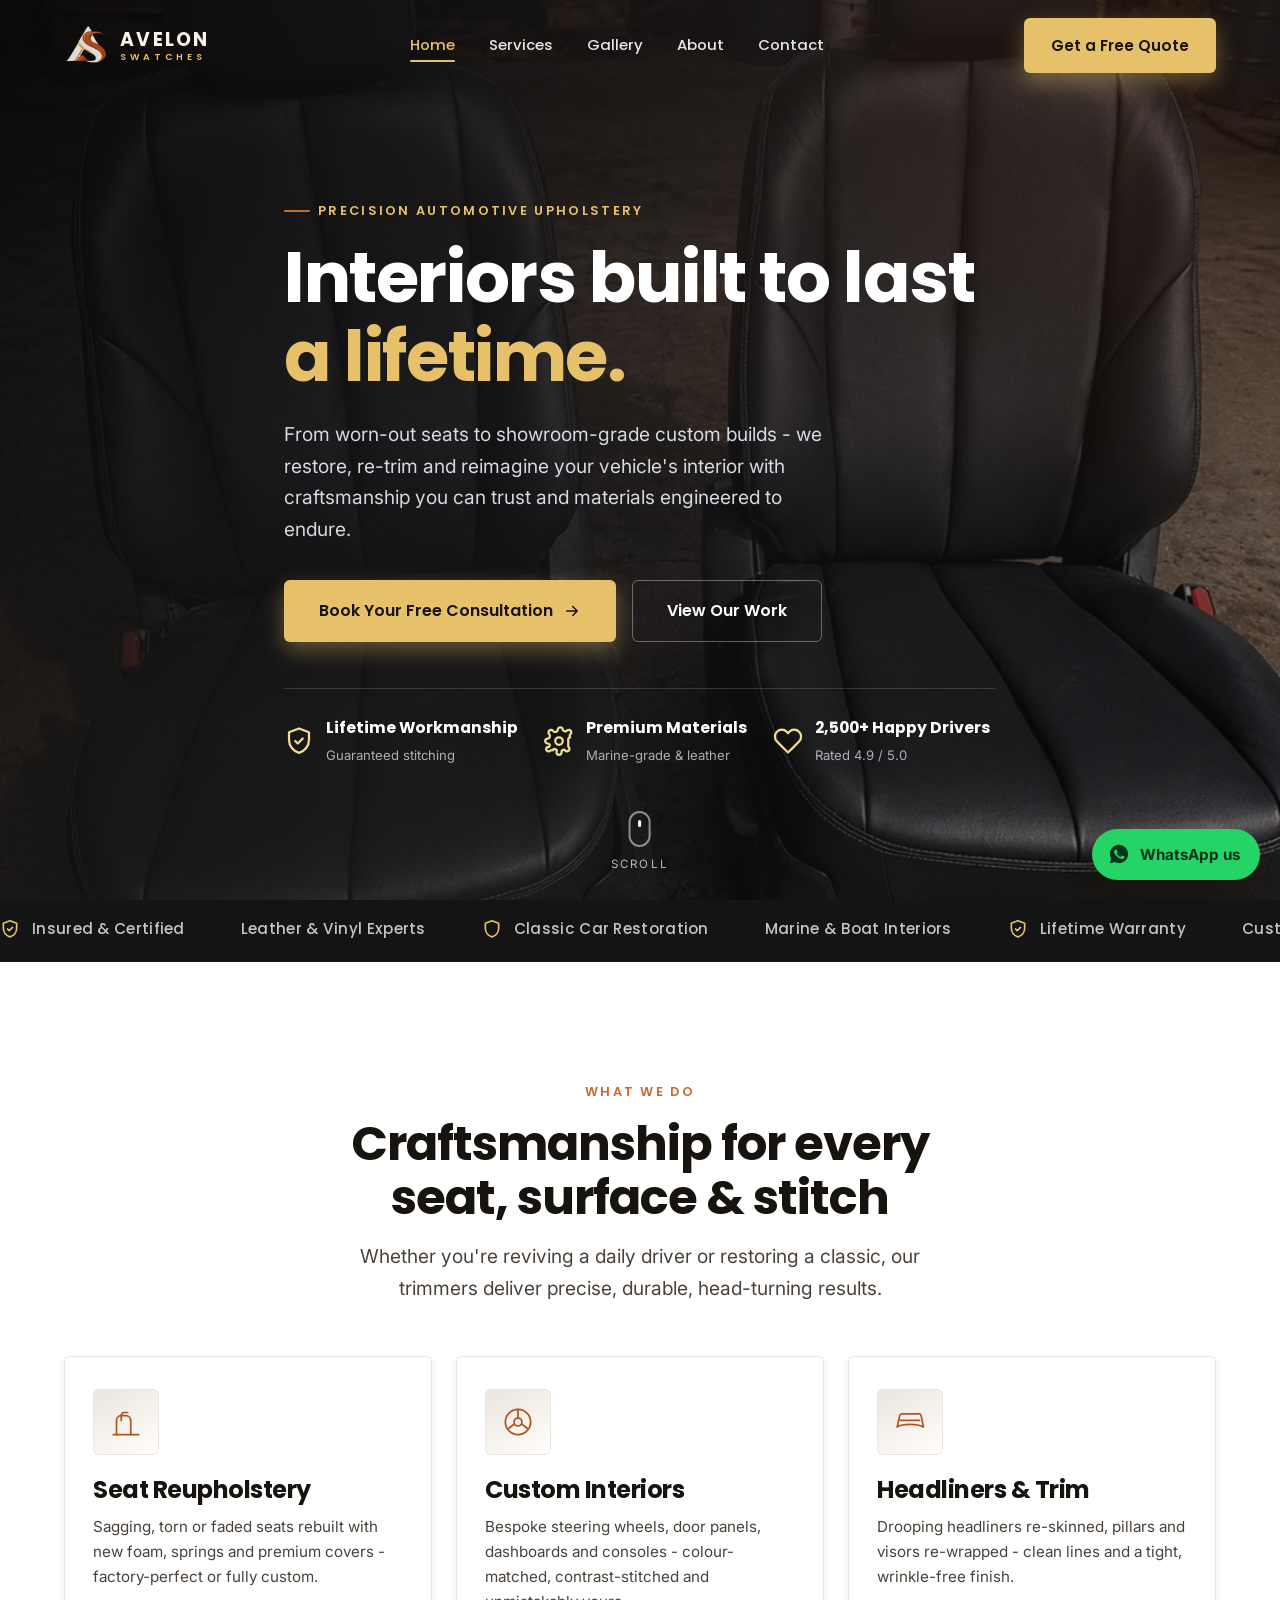
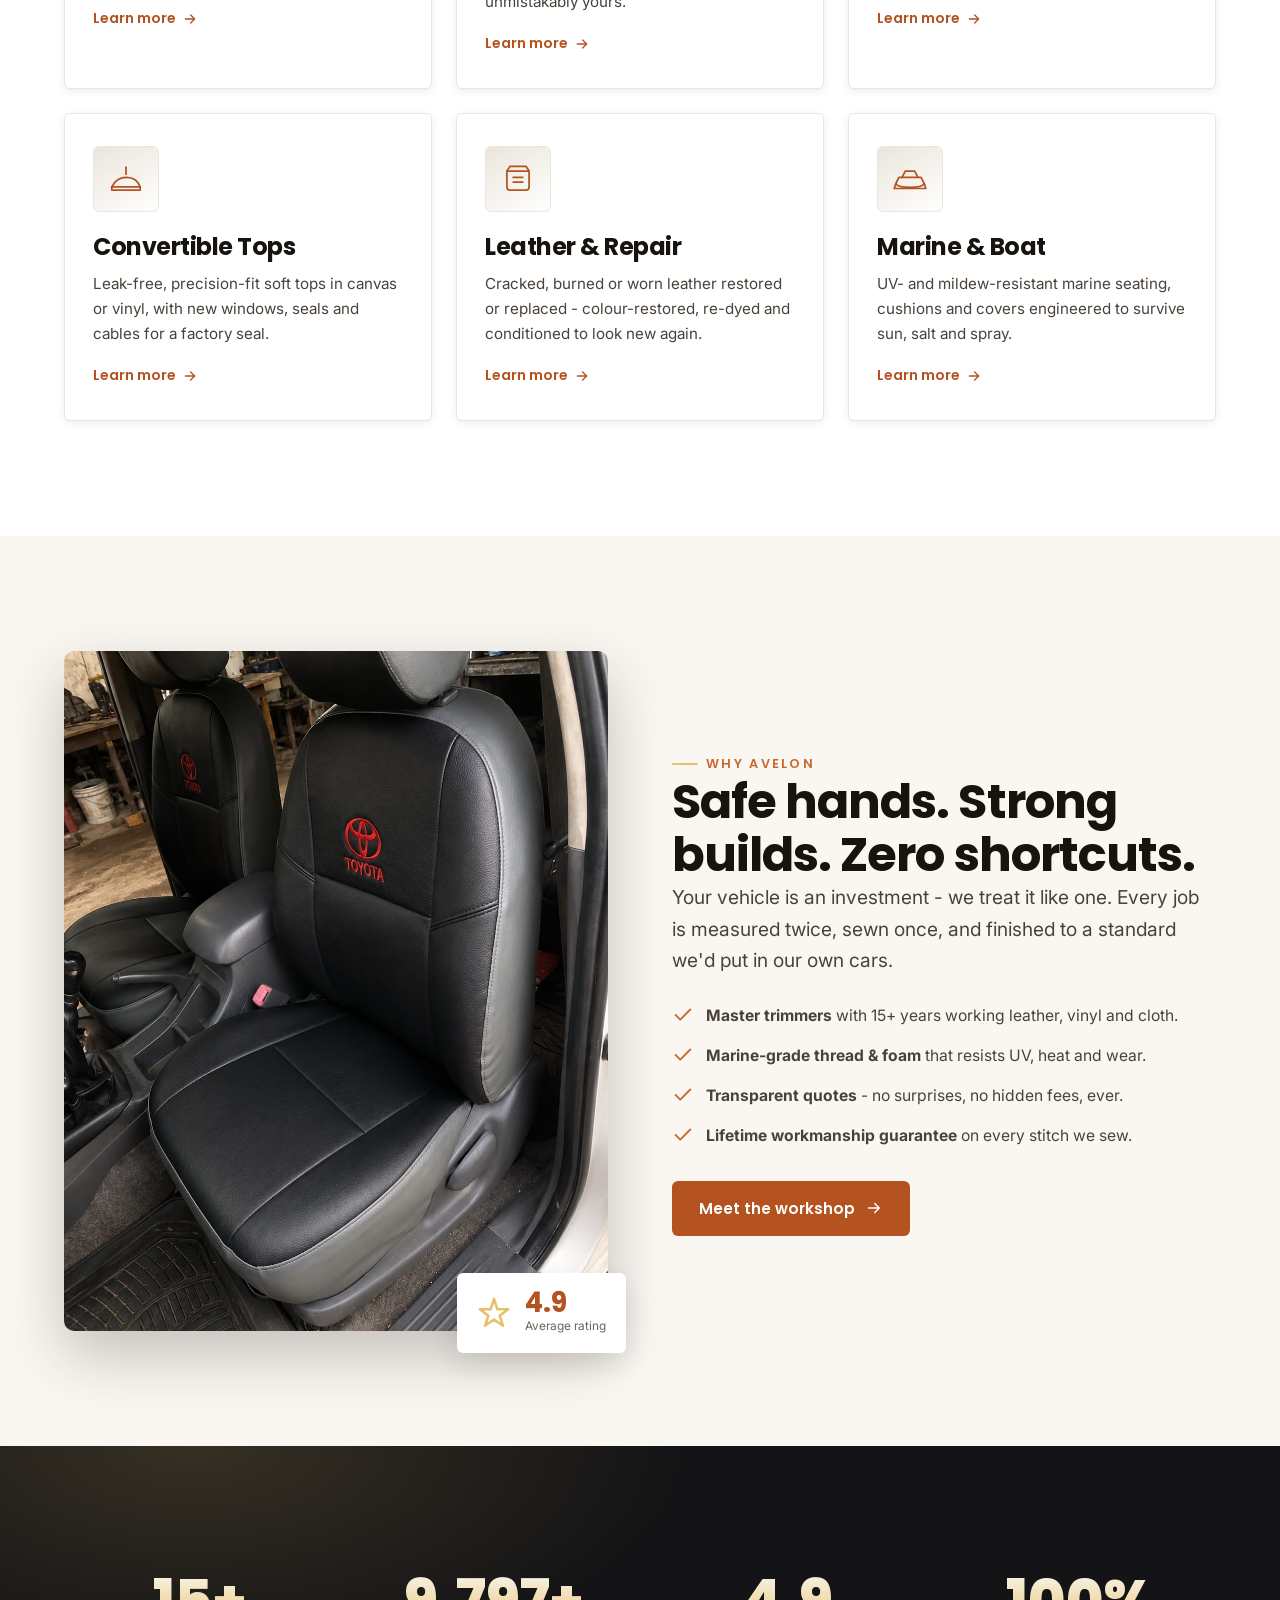
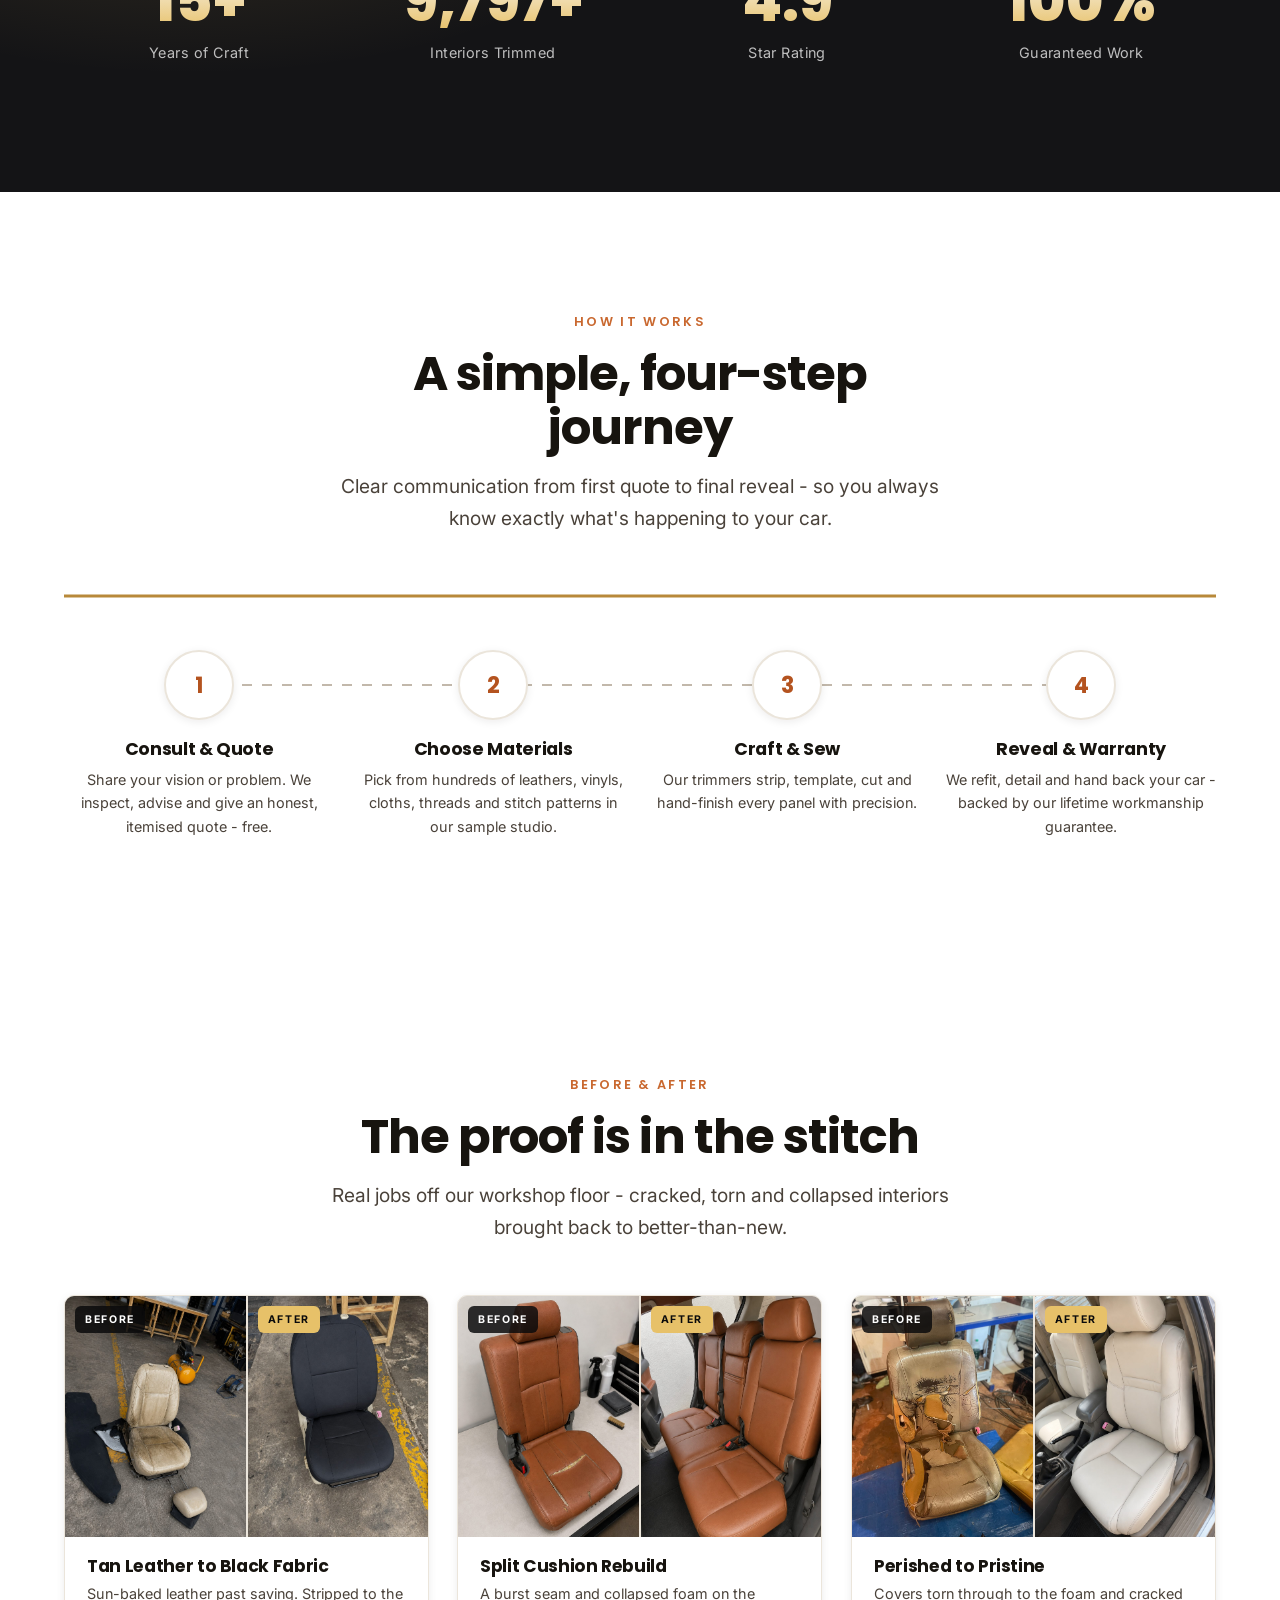
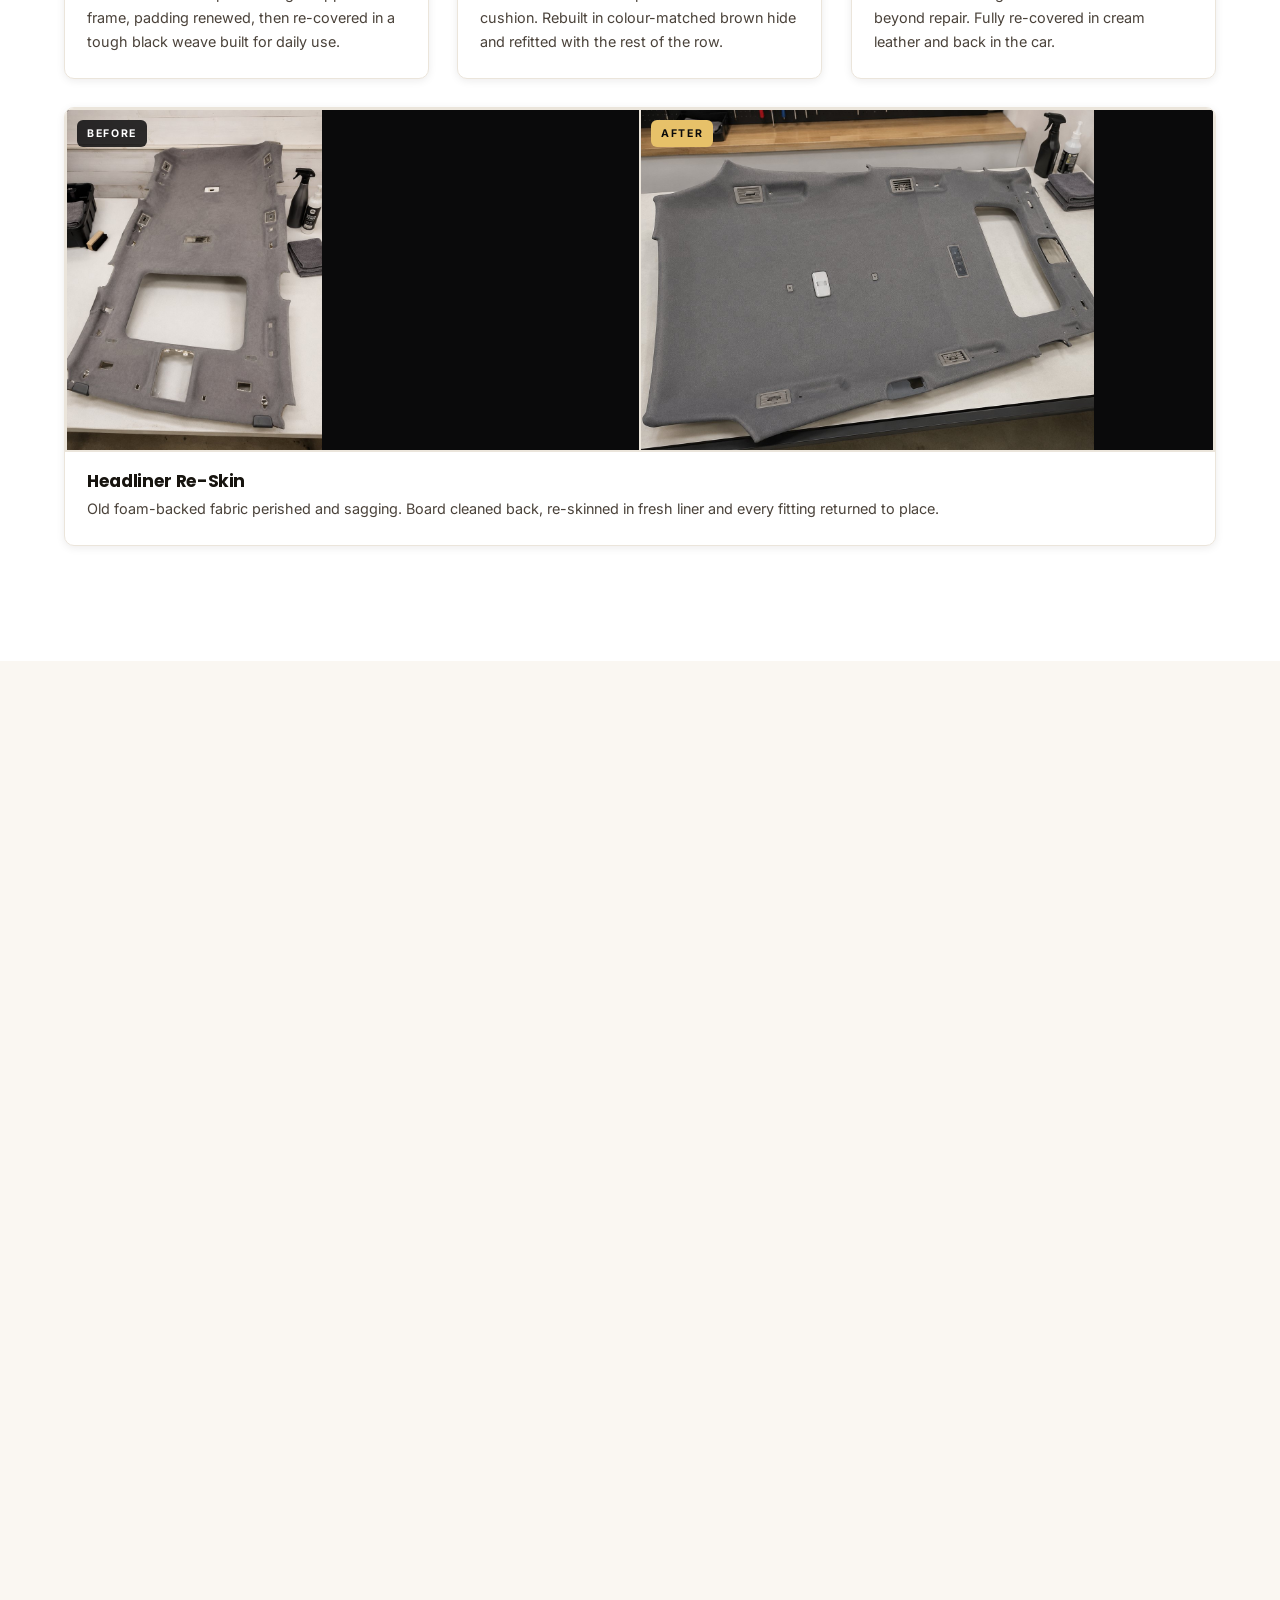
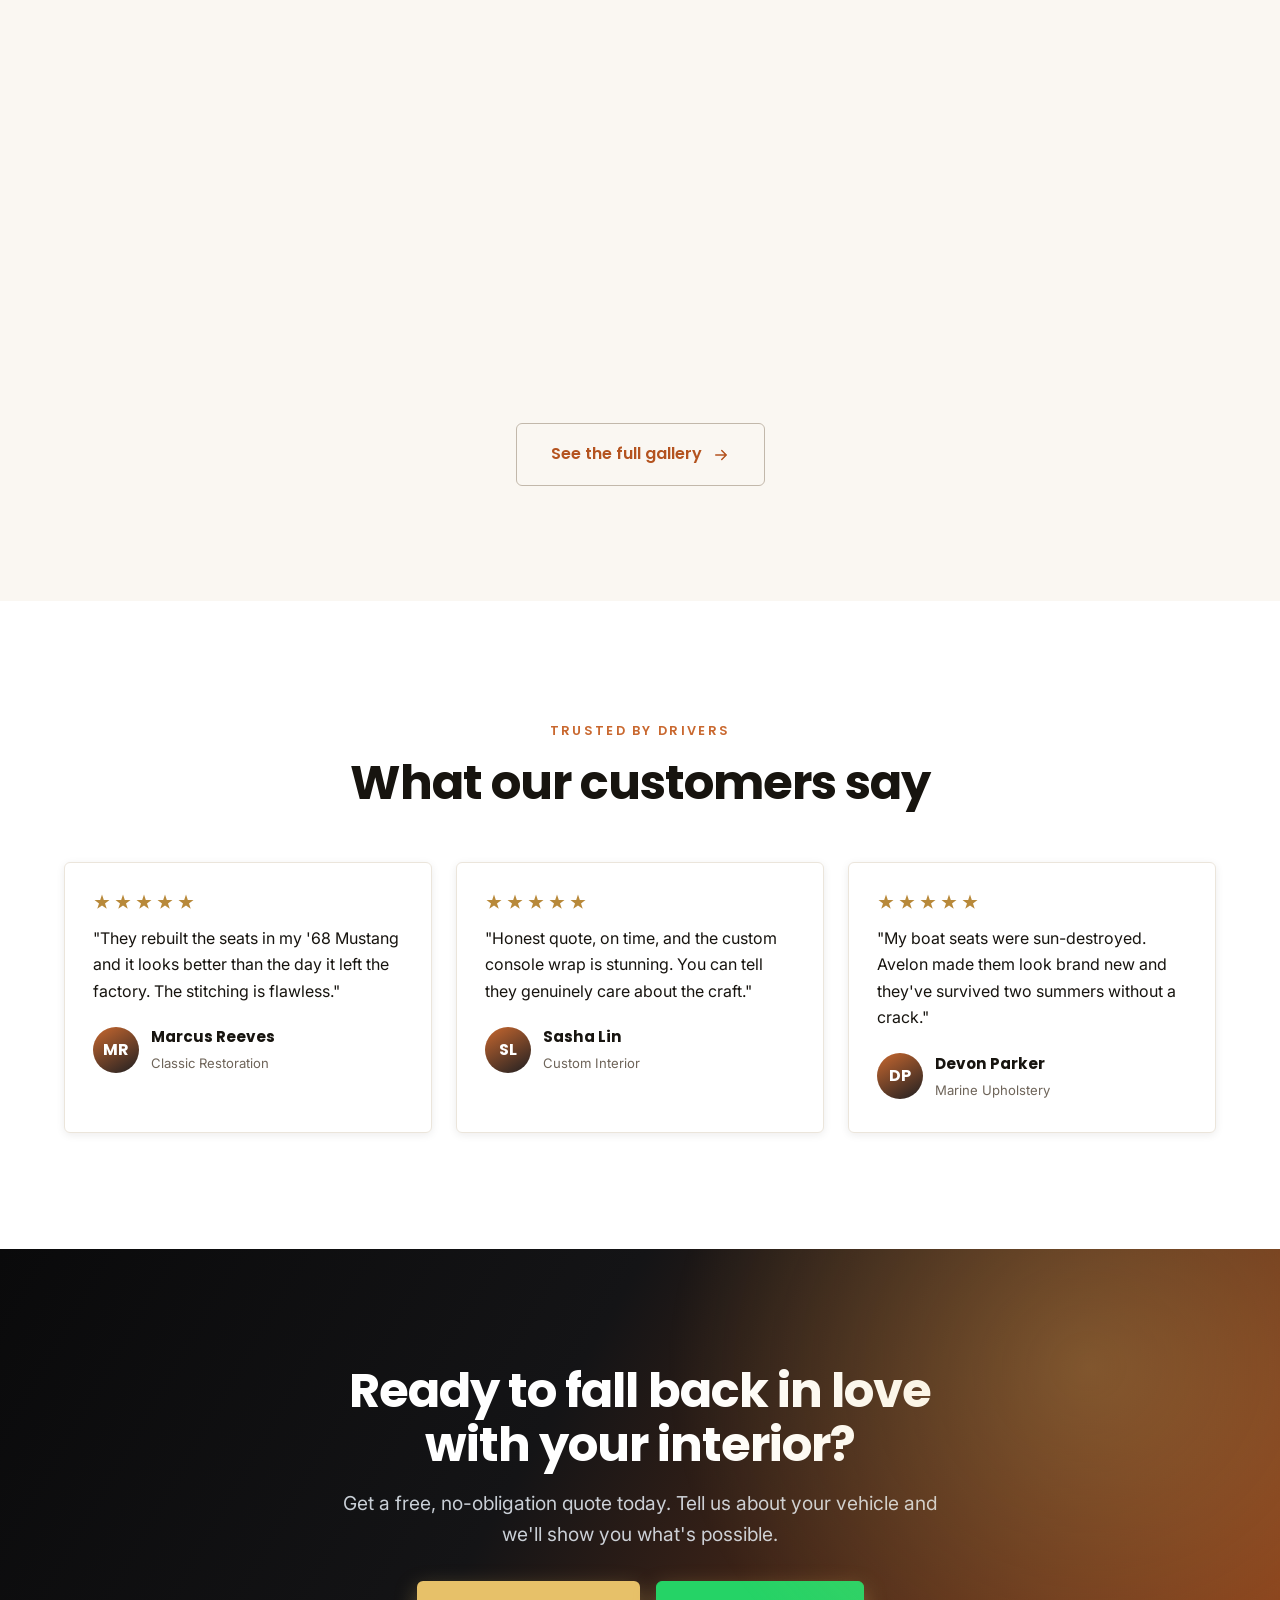
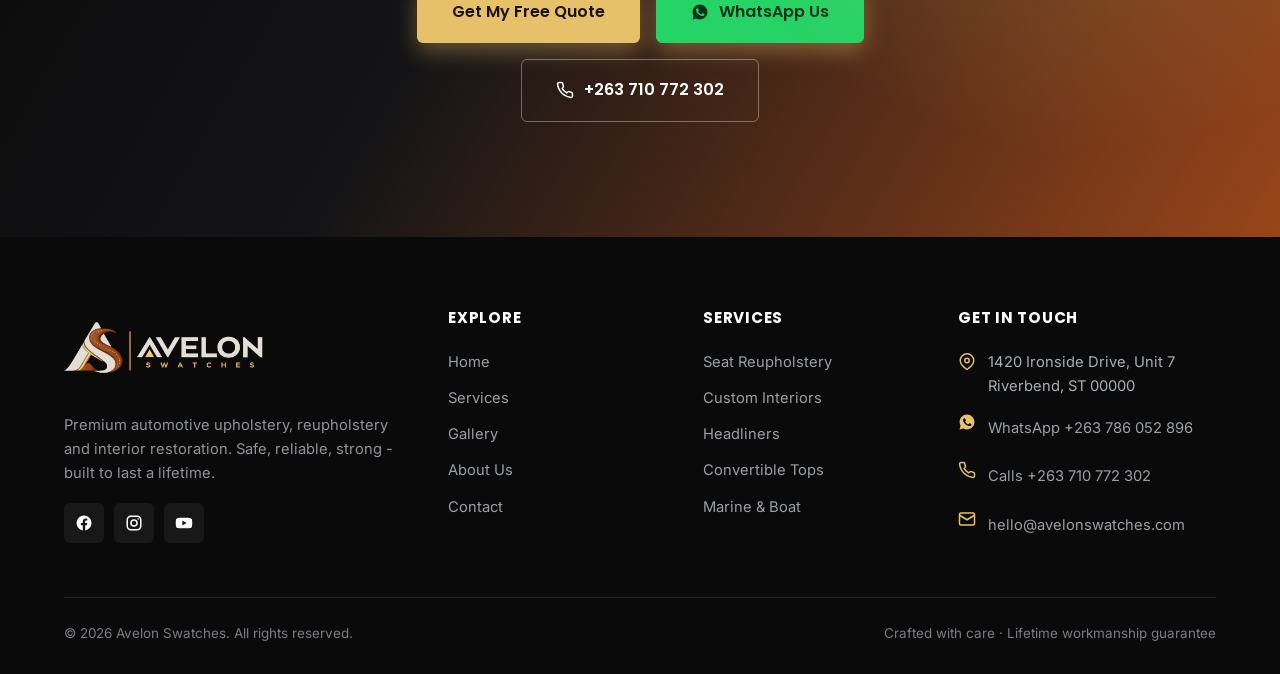
==== commit aaa6b149: "Merge origin/main into the Avelon Swatches rebrand Upstream replaced the stock photography with real" ====
--- a/index.html
+++ b/index.html
@@ -45,7 +45,7 @@
 <!-- ===================== HERO ===================== -->
 <section class="hero">
   <div class="hero-media">
-    <video autoplay muted loop playsinline poster="assets/img/hero-leather.jpg">
+    <video autoplay muted loop playsinline poster="assets/img/seats-black-pair.jpg">
       <source src="assets/video/hero-interior.mp4" type="video/mp4" />
     </video>
   </div>
@@ -197,7 +197,7 @@
     <div class="split">
       <div class="split-media reveal">
         <div class="media-frame">
-          <video autoplay muted loop playsinline poster="assets/img/stitching.jpg">
+          <video autoplay muted loop playsinline poster="assets/img/seat-toyota-fitted.jpg">
             <source src="assets/video/dashboard.mp4" type="video/mp4" />
           </video>
         </div>
@@ -255,6 +255,47 @@
 </section>
 
 <!-- ===================== GALLERY PREVIEW ===================== -->
+<!-- ===================== BEFORE &amp; AFTER ===================== -->
+<section class="section-pad" style="background:#fff">
+  <div class="container">
+    <div class="sec-head center reveal">
+      <span class="eyebrow center">Before &amp; After</span>
+      <h2>The proof is in the stitch</h2>
+      <p class="lead">Real jobs off our workshop floor - cracked, torn and collapsed interiors brought back to better-than-new.</p>
+    </div>
+    <div class="ba-grid">
+      <div class="ba-card reveal">
+        <div class="ba-pair">
+          <div class="ba-shot is-before"><span>Before</span><img src="assets/img/ba1-before-tan-seat.jpg" alt="Faded and cracked tan leather seat stripped out for rebuild" loading="lazy"></div>
+          <div class="ba-shot is-after"><span>After</span><img src="assets/img/ba1-after-black-fabric.jpg" alt="The same seat rebuilt in hard-wearing black fabric" loading="lazy"></div>
+        </div>
+        <div class="ba-body"><h4>Tan Leather to Black Fabric</h4><p>Sun-baked leather past saving. Stripped to the frame, padding renewed, then re-covered in a tough black weave built for daily use.</p></div>
+      </div>
+      <div class="ba-card reveal d1">
+        <div class="ba-pair">
+          <div class="ba-shot is-before"><span>Before</span><img src="assets/img/ba2-before-brown-torn.jpg" alt="Brown leather seat cushion split open along the seam" loading="lazy"></div>
+          <div class="ba-shot is-after"><span>After</span><img src="assets/img/ba2-after-brown-fitted.jpg" alt="Rebuilt brown leather rear bench refitted to the vehicle" loading="lazy"></div>
+        </div>
+        <div class="ba-body"><h4>Split Cushion Rebuild</h4><p>A burst seam and collapsed foam on the cushion. Rebuilt in colour-matched brown hide and refitted with the rest of the row.</p></div>
+      </div>
+      <div class="ba-card reveal d2">
+        <div class="ba-pair">
+          <div class="ba-shot is-before"><span>Before</span><img src="assets/img/ba4-before-perished-seat.jpg" alt="Perished seat with torn covers and exposed foam" loading="lazy"></div>
+          <div class="ba-shot is-after"><span>After</span><img src="assets/img/ba4-after-cream-fitted.jpg" alt="Cream leather seats fitted back in the car" loading="lazy"></div>
+        </div>
+        <div class="ba-body"><h4>Perished to Pristine</h4><p>Covers torn through to the foam and cracked beyond repair. Fully re-covered in cream leather and back in the car.</p></div>
+      </div>
+      <div class="ba-card ba-card--wide reveal">
+        <div class="ba-pair ba-pair--fit">
+          <div class="ba-shot is-before"><span>Before</span><img src="assets/img/ba3-before-headliner.jpg" alt="Sagging headliner board stripped of its old fabric" loading="lazy"></div>
+          <div class="ba-shot is-after"><span>After</span><img src="assets/img/ba3-after-headliner.jpg" alt="Headliner re-skinned and trim refitted" loading="lazy"></div>
+        </div>
+        <div class="ba-body"><h4>Headliner Re-Skin</h4><p>Old foam-backed fabric perished and sagging. Board cleaned back, re-skinned in fresh liner and every fitting returned to place.</p></div>
+      </div>
+    </div>
+  </div>
+</section>
+
 <section class="section-pad" style="background:var(--paper)">
   <div class="container">
     <div class="sec-head center reveal">
@@ -262,13 +303,14 @@
       <h2>Where worn-out becomes wow</h2>
     </div>
     <div class="gallery-grid masonry">
-      <div class="g-item reveal"><img src="assets/img/gallery-2.jpg" alt="Classic car red leather seating restoration" loading="lazy"><div class="g-overlay"><span class="g-tag">Restoration</span><h4>Classic Red Leather Revival</h4></div></div>
-      <div class="g-item reveal d1"><img src="assets/img/seats.jpg" alt="Tan leather custom seat build" loading="lazy"><div class="g-overlay"><span class="g-tag">Custom</span><h4>Tan Diamond-Stitch Seats</h4></div></div>
-      <div class="g-item reveal d2"><img src="assets/img/dashboard.jpg" alt="Steering wheel and dashboard re-trim" loading="lazy"><div class="g-overlay"><span class="g-tag">Interior</span><h4>Wheel &amp; Dash Re-Trim</h4></div></div>
-      <div class="g-item reveal d1"><img src="assets/img/cream-interior.jpg" alt="Cream leather interior" loading="lazy"><div class="g-overlay"><span class="g-tag">Luxury</span><h4>Cream Full Interior</h4></div></div>
-      <div class="g-item reveal d2"><img src="assets/img/gallery-1.jpg" alt="Close up luxury leather seating" loading="lazy"><div class="g-overlay"><span class="g-tag">Detail</span><h4>Precision Leather Work</h4></div></div>
-      <div class="g-item reveal d3"><img src="assets/img/luxury-interior.jpg" alt="Full luxury interior with leather seats" loading="lazy"><div class="g-overlay"><span class="g-tag">Full Build</span><h4>Executive Interior</h4></div></div>
-    </div>
+      <div class="g-item reveal"><img src="assets/img/seats-black-perforated.jpg" alt="Perforated black leather seat pair, fully rebuilt" loading="lazy"><div class="g-overlay"><span class="g-tag">Seat Rebuild</span><h4>Perforated Black Leather Pair</h4></div></div>
+      <div class="g-item reveal d1"><img src="assets/img/seats-brown-pair.jpg" alt="Brown leather front seat pair after re-trim" loading="lazy"><div class="g-overlay"><span class="g-tag">Full Re-Trim</span><h4>Brown Leather Seat Pair</h4></div></div>
+      <div class="g-item reveal d2"><img src="assets/img/after-orange-black-seat.jpg" alt="Custom orange and black two-tone seat build" loading="lazy"><div class="g-overlay"><span class="g-tag">Custom Build</span><h4>Orange &amp; Black Two-Tone</h4></div></div>
+      <div class="g-item reveal d1"><img src="assets/img/seats-grey-pair.jpg" alt="Grey and black leather seat pair after rebuild" loading="lazy"><div class="g-overlay"><span class="g-tag">Seat Rebuild</span><h4>Grey Two-Tone Pair</h4></div></div>
+      <div class="g-item reveal d2"><img src="assets/img/seat-toyota-fitted.jpg" alt="Toyota seat covers with embroidered logo, fitted" loading="lazy"><div class="g-overlay"><span class="g-tag">Fitted</span><h4>Embroidered Toyota Set</h4></div></div>
+      <div class="g-item reveal d3"><img src="assets/img/door-panel-beige.jpg" alt="Beige leather door panel refitted to a Prado" loading="lazy"><div class="g-overlay"><span class="g-tag">Door Trim</span><h4>Beige Door Panel Refit</h4></div></div>
+    </div>
+
     <div class="text-center" style="margin-top:36px">
       <a href="gallery.html" class="btn btn--outline btn--lg">See the full gallery
         <svg viewBox="0 0 24 24" fill="none" stroke="currentColor" stroke-width="2" stroke-linecap="round" stroke-linejoin="round"><path d="M5 12h14M13 6l6 6-6 6"/></svg>
@@ -329,9 +371,13 @@
     <p class="lead">Get a free, no-obligation quote today. Tell us about your vehicle and we'll show you what's possible.</p>
     <div class="cta-actions">
       <a href="contact.html" class="btn btn--accent btn--lg">Get My Free Quote</a>
-      <a href="tel:+15551234567" class="btn btn--ghost btn--lg">
+      <a href="https://wa.me/263786052896" target="_blank" rel="noopener" class="btn btn--accent btn--lg" style="background:#25d366;border-color:#25d366;color:#06331a">
+        <svg viewBox="0 0 24 24" fill="currentColor" aria-hidden="true"><path d="M12.04 2C6.58 2 2.13 6.45 2.13 11.91c0 1.75.46 3.45 1.32 4.95L2 22l5.25-1.38a9.9 9.9 0 004.79 1.22h.01c5.46 0 9.9-4.45 9.9-9.91 0-2.65-1.03-5.14-2.9-7.01A9.82 9.82 0 0012.04 2zm5.8 14.06c-.24.68-1.42 1.31-1.96 1.36-.5.05-.98.23-3.3-.69-2.78-1.1-4.55-3.94-4.69-4.13-.14-.18-1.13-1.5-1.13-2.87 0-1.36.71-2.03.96-2.31.25-.28.55-.35.73-.35.18 0 .37 0 .53.01.17.01.4-.06.62.48.24.57.8 1.96.87 2.1.07.14.12.31.02.49-.09.18-.14.29-.28.45-.14.16-.29.35-.42.47-.14.14-.28.29-.12.57.16.28.72 1.19 1.55 1.93 1.07.95 1.97 1.25 2.25 1.39.28.14.44.12.6-.07.17-.19.7-.81.88-1.09.18-.28.37-.23.62-.14.25.09 1.6.75 1.87.89.28.14.46.21.53.32.07.12.07.66-.17 1.34z"/></svg>
+        WhatsApp Us
+      </a>
+      <a href="tel:+263710772302" class="btn btn--ghost btn--lg">
         <svg viewBox="0 0 24 24" fill="none" stroke="currentColor" stroke-width="2" stroke-linecap="round" stroke-linejoin="round"><path d="M22 16.9v3a2 2 0 01-2.2 2 19.8 19.8 0 01-8.6-3.1 19.5 19.5 0 01-6-6 19.8 19.8 0 01-3.1-8.7A2 2 0 014.1 2h3a2 2 0 012 1.7c.1.9.4 1.8.7 2.7a2 2 0 01-.5 2.1L8.1 9.9a16 16 0 006 6l1.4-1.2a2 2 0 012.1-.5c.9.3 1.8.6 2.7.7a2 2 0 011.7 2z"/></svg>
-        (555) 123-4567
+        +263 710 772 302
       </a>
     </div>
   </div>
@@ -372,7 +418,8 @@
         <h4>Get in Touch</h4>
         <ul class="footer-contact">
           <li><svg viewBox="0 0 24 24" fill="none" stroke="currentColor" stroke-width="2" stroke-linecap="round" stroke-linejoin="round"><path d="M21 10c0 6-9 12-9 12s-9-6-9-12a9 9 0 0118 0z"/><circle cx="12" cy="10" r="3"/></svg><span>1420 Ironside Drive, Unit 7<br>Riverbend, ST 00000</span></li>
-          <li><svg viewBox="0 0 24 24" fill="none" stroke="currentColor" stroke-width="2" stroke-linecap="round" stroke-linejoin="round"><path d="M22 16.9v3a2 2 0 01-2.2 2 19.8 19.8 0 01-8.6-3.1 19.5 19.5 0 01-6-6 19.8 19.8 0 01-3.1-8.7A2 2 0 014.1 2h3a2 2 0 012 1.7c.1.9.4 1.8.7 2.7a2 2 0 01-.5 2.1L8.1 9.9a16 16 0 006 6l1.4-1.2a2 2 0 012.1-.5c.9.3 1.8.6 2.7.7a2 2 0 011.7 2z"/></svg><a href="tel:+15551234567">(555) 123-4567</a></li>
+          <li><svg viewBox="0 0 24 24" fill="currentColor" aria-hidden="true"><path d="M12.04 2C6.58 2 2.13 6.45 2.13 11.91c0 1.75.46 3.45 1.32 4.95L2 22l5.25-1.38a9.9 9.9 0 004.79 1.22h.01c5.46 0 9.9-4.45 9.9-9.91 0-2.65-1.03-5.14-2.9-7.01A9.82 9.82 0 0012.04 2zm5.8 14.06c-.24.68-1.42 1.31-1.96 1.36-.5.05-.98.23-3.3-.69-2.78-1.1-4.55-3.94-4.69-4.13-.14-.18-1.13-1.5-1.13-2.87 0-1.36.71-2.03.96-2.31.25-.28.55-.35.73-.35.18 0 .37 0 .53.01.17.01.4-.06.62.48.24.57.8 1.96.87 2.1.07.14.12.31.02.49-.09.18-.14.29-.28.45-.14.16-.29.35-.42.47-.14.14-.28.29-.12.57.16.28.72 1.19 1.55 1.93 1.07.95 1.97 1.25 2.25 1.39.28.14.44.12.6-.07.17-.19.7-.81.88-1.09.18-.28.37-.23.62-.14.25.09 1.6.75 1.87.89.28.14.46.21.53.32.07.12.07.66-.17 1.34z"/></svg><a href="https://wa.me/263786052896" target="_blank" rel="noopener">WhatsApp +263 786 052 896</a></li>
+          <li><svg viewBox="0 0 24 24" fill="none" stroke="currentColor" stroke-width="2" stroke-linecap="round" stroke-linejoin="round"><path d="M22 16.9v3a2 2 0 01-2.2 2 19.8 19.8 0 01-8.6-3.1 19.5 19.5 0 01-6-6 19.8 19.8 0 01-3.1-8.7A2 2 0 014.1 2h3a2 2 0 012 1.7c.1.9.4 1.8.7 2.7a2 2 0 01-.5 2.1L8.1 9.9a16 16 0 006 6l1.4-1.2a2 2 0 012.1-.5c.9.3 1.8.6 2.7.7a2 2 0 011.7 2z"/></svg><a href="tel:+263710772302">Calls +263 710 772 302</a></li>
           <li><svg viewBox="0 0 24 24" fill="none" stroke="currentColor" stroke-width="2" stroke-linecap="round" stroke-linejoin="round"><path d="M4 4h16a2 2 0 012 2v12a2 2 0 01-2 2H4a2 2 0 01-2-2V6a2 2 0 012-2z"/><path d="M22 7l-10 6L2 7"/></svg><a href="mailto:hello@avelonswatches.com">hello@avelonswatches.com</a></li>
         </ul>
       </div>
@@ -385,5 +432,7 @@
 </footer>
 
 <script src="assets/js/main.js"></script>
+
+<a class="wa-float" href="https://wa.me/263786052896" target="_blank" rel="noopener" aria-label="Chat with us on WhatsApp"><svg viewBox="0 0 24 24" fill="currentColor" aria-hidden="true"><path d="M12.04 2C6.58 2 2.13 6.45 2.13 11.91c0 1.75.46 3.45 1.32 4.95L2 22l5.25-1.38a9.9 9.9 0 004.79 1.22h.01c5.46 0 9.9-4.45 9.9-9.91 0-2.65-1.03-5.14-2.9-7.01A9.82 9.82 0 0012.04 2zm5.8 14.06c-.24.68-1.42 1.31-1.96 1.36-.5.05-.98.23-3.3-.69-2.78-1.1-4.55-3.94-4.69-4.13-.14-.18-1.13-1.5-1.13-2.87 0-1.36.71-2.03.96-2.31.25-.28.55-.35.73-.35.18 0 .37 0 .53.01.17.01.4-.06.62.48.24.57.8 1.96.87 2.1.07.14.12.31.02.49-.09.18-.14.29-.28.45-.14.16-.29.35-.42.47-.14.14-.28.29-.12.57.16.28.72 1.19 1.55 1.93 1.07.95 1.97 1.25 2.25 1.39.28.14.44.12.6-.07.17-.19.7-.81.88-1.09.18-.28.37-.23.62-.14.25.09 1.6.75 1.87.89.28.14.46.21.53.32.07.12.07.66-.17 1.34z"/></svg><span class="wa-label">WhatsApp us</span></a>
 </body>
 </html>
--- a/assets/css/style.css
+++ b/assets/css/style.css
@@ -186,7 +186,7 @@
     radial-gradient(120% 90% at 80% 10%, rgba(180,83,31,.30), transparent 62%),
     radial-gradient(80% 70% at 12% 90%, rgba(231,193,105,.14), transparent 60%);
 }
-.hero-inner { padding: 140px 0 80px; max-width: 760px; }
+.hero-inner { padding-block: 140px 80px; max-width: 760px; }
 .hero h1 { color: #fff; margin: 18px 0 22px; }
 .hero h1 .word { display: inline-block; }
 .hero p.lead { color: rgba(233,240,248,.9); max-width: 560px; }
@@ -252,7 +252,7 @@
 .split { display: grid; grid-template-columns: 1fr 1fr; gap: clamp(32px, 5vw, 72px); align-items: center; }
 .split.reverse .split-media { order: 2; }
 .split-media { position: relative; }
-.split-media .media-frame { border-radius: var(--r-lg); overflow: hidden; box-shadow: var(--shadow-lg); position: relative; aspect-ratio: 4/3; }
+.split-media .media-frame { border-radius: var(--r-lg); overflow: hidden; box-shadow: var(--shadow-lg); position: relative; aspect-ratio: 4/5; }
 .split-media img, .split-media video { width: 100%; height: 100%; object-fit: cover; }
 .split-media .badge-float {
   position: absolute; background: #fff; border-radius: var(--r); box-shadow: var(--shadow-md); padding: 16px 20px;
@@ -289,11 +289,12 @@
 /* ---------- gallery ---------- */
 .gallery-grid { display: grid; grid-template-columns: repeat(3, 1fr); gap: 16px; }
 .gallery-grid.masonry .g-item:nth-child(1),
-.gallery-grid.masonry .g-item:nth-child(6) { grid-row: span 2; }
+.gallery-grid.masonry .g-item:nth-child(6) { grid-row: auto; }
 .g-item {
   position: relative; overflow: hidden; border-radius: var(--r); box-shadow: var(--shadow-sm);
-  min-height: 220px; cursor: pointer;
-}
+  aspect-ratio: 3 / 4; min-height: 220px; cursor: pointer;
+}
+.g-item--wide { grid-column: span 2; aspect-ratio: auto; }
 .g-item img { width: 100%; height: 100%; object-fit: cover; transition: transform .7s var(--ease); }
 .g-item:hover img { transform: scale(1.08); }
 .g-item .g-overlay {
@@ -456,6 +457,7 @@
   .nav .nav-cta .btn { display: none; }
   .grid-3, .grid-4, .stats-grid, .process, .testi-grid, .gallery-grid, .footer-grid { grid-template-columns: 1fr; }
   .gallery-grid.masonry .g-item { grid-row: auto !important; }
+  .g-item--wide { grid-column: auto; aspect-ratio: 4 / 3; }
   .hero-badges { gap: 18px; }
   .footer-grid { grid-template-columns: 1fr 1fr; }
   .brand-lockup img { height: 62px; }
@@ -472,3 +474,58 @@
   .btn--lg { padding: 15px 22px; font-size: .95rem; }
   .btn svg { width: 16px; height: 16px; }
 }
+
+
+/* ---------- before & after ---------- */
+.ba-grid { display: grid; grid-template-columns: repeat(3, 1fr); gap: 28px; }
+.ba-card--wide { grid-column: 1 / -1; }
+/* uncropped pair: match by height, natural widths (for wide trim panels) */
+.ba-pair--fit {
+  display: flex; align-items: center; justify-content: center; gap: 2px;
+  background: var(--ink-950); padding: 2px;
+}
+.ba-pair--fit .ba-shot { aspect-ratio: auto; height: 340px; flex: 0 0 auto; }
+.ba-pair--fit .ba-shot img { width: auto; height: 100%; }
+.ba-card {
+  background: #fff; border: 1px solid var(--stone-100); border-radius: var(--r-lg);
+  overflow: hidden; box-shadow: var(--shadow-sm);
+  transition: transform .35s var(--ease), box-shadow .35s var(--ease);
+}
+.ba-card:hover { transform: translateY(-4px); box-shadow: var(--shadow-md); }
+.ba-pair { display: grid; grid-template-columns: 1fr 1fr; gap: 2px; background: var(--stone-100); }
+.ba-shot { position: relative; aspect-ratio: 3 / 4; overflow: hidden; background: var(--ink-950); }
+.ba-shot img { width: 100%; height: 100%; object-fit: cover; display: block; transition: transform .6s var(--ease); }
+.ba-card:hover .ba-shot img { transform: scale(1.05); }
+.ba-shot span {
+  position: absolute; top: 10px; left: 10px; z-index: 2;
+  font-size: .66rem; font-weight: 700; letter-spacing: .16em; text-transform: uppercase;
+  padding: 5px 10px; border-radius: var(--r); color: #fff;
+}
+.ba-shot.is-before span { background: rgba(10, 10, 11, .84); }
+.ba-shot.is-after  span { background: var(--gold-400); color: var(--ink-950); }
+.ba-body { padding: 20px 22px 24px; }
+.ba-body h4 { font-family: var(--font-head); font-size: 1.08rem; color: var(--ink); }
+.ba-body p { font-size: .9rem; color: var(--ink-soft); margin-top: 6px; }
+
+/* ---------- floating whatsapp ---------- */
+.wa-float {
+  position: fixed; right: 20px; bottom: 20px; z-index: 90;
+  display: inline-flex; align-items: center; gap: 10px;
+  background: #25d366; color: #06331a; font-weight: 700; font-size: .95rem;
+  padding: 13px 20px 13px 16px; border-radius: var(--r-pill);
+  box-shadow: 0 10px 28px rgba(26, 18, 10, .3); text-decoration: none;
+  transition: transform .3s var(--ease), box-shadow .3s var(--ease);
+}
+.wa-float:hover { transform: translateY(-3px); box-shadow: 0 16px 36px rgba(26, 18, 10, .38); }
+.wa-float svg { width: 22px; height: 22px; flex-shrink: 0; fill: currentColor; }
+
+@media (max-width: 900px) {
+  .ba-grid { grid-template-columns: 1fr; gap: 22px; }
+  .ba-pair--fit { flex-direction: column; }
+  .ba-pair--fit .ba-shot { height: auto; width: 100%; max-height: 300px; }
+  .ba-pair--fit .ba-shot img { width: 100%; height: 100%; object-fit: contain; }
+}
+@media (max-width: 560px) {
+  .wa-float { padding: 14px; right: 16px; bottom: 16px; }
+  .wa-float .wa-label { display: none; }
+}
